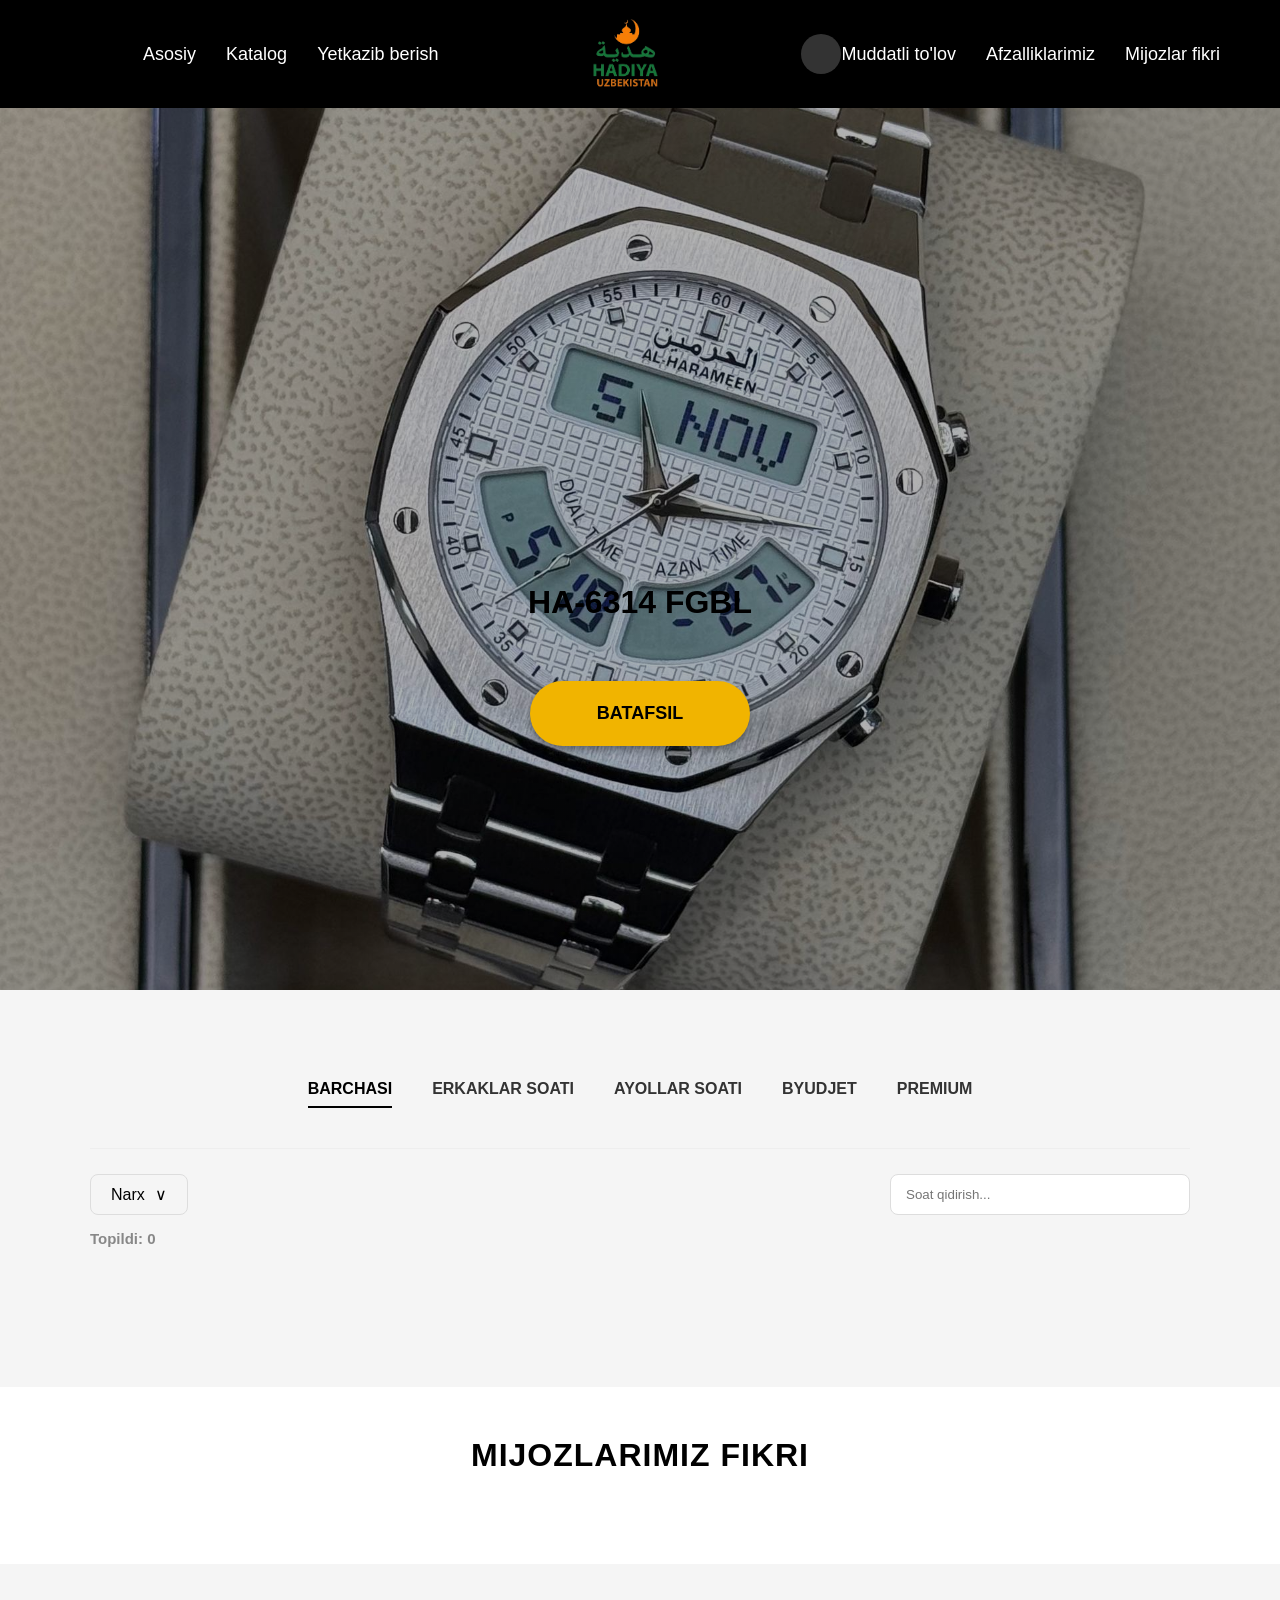
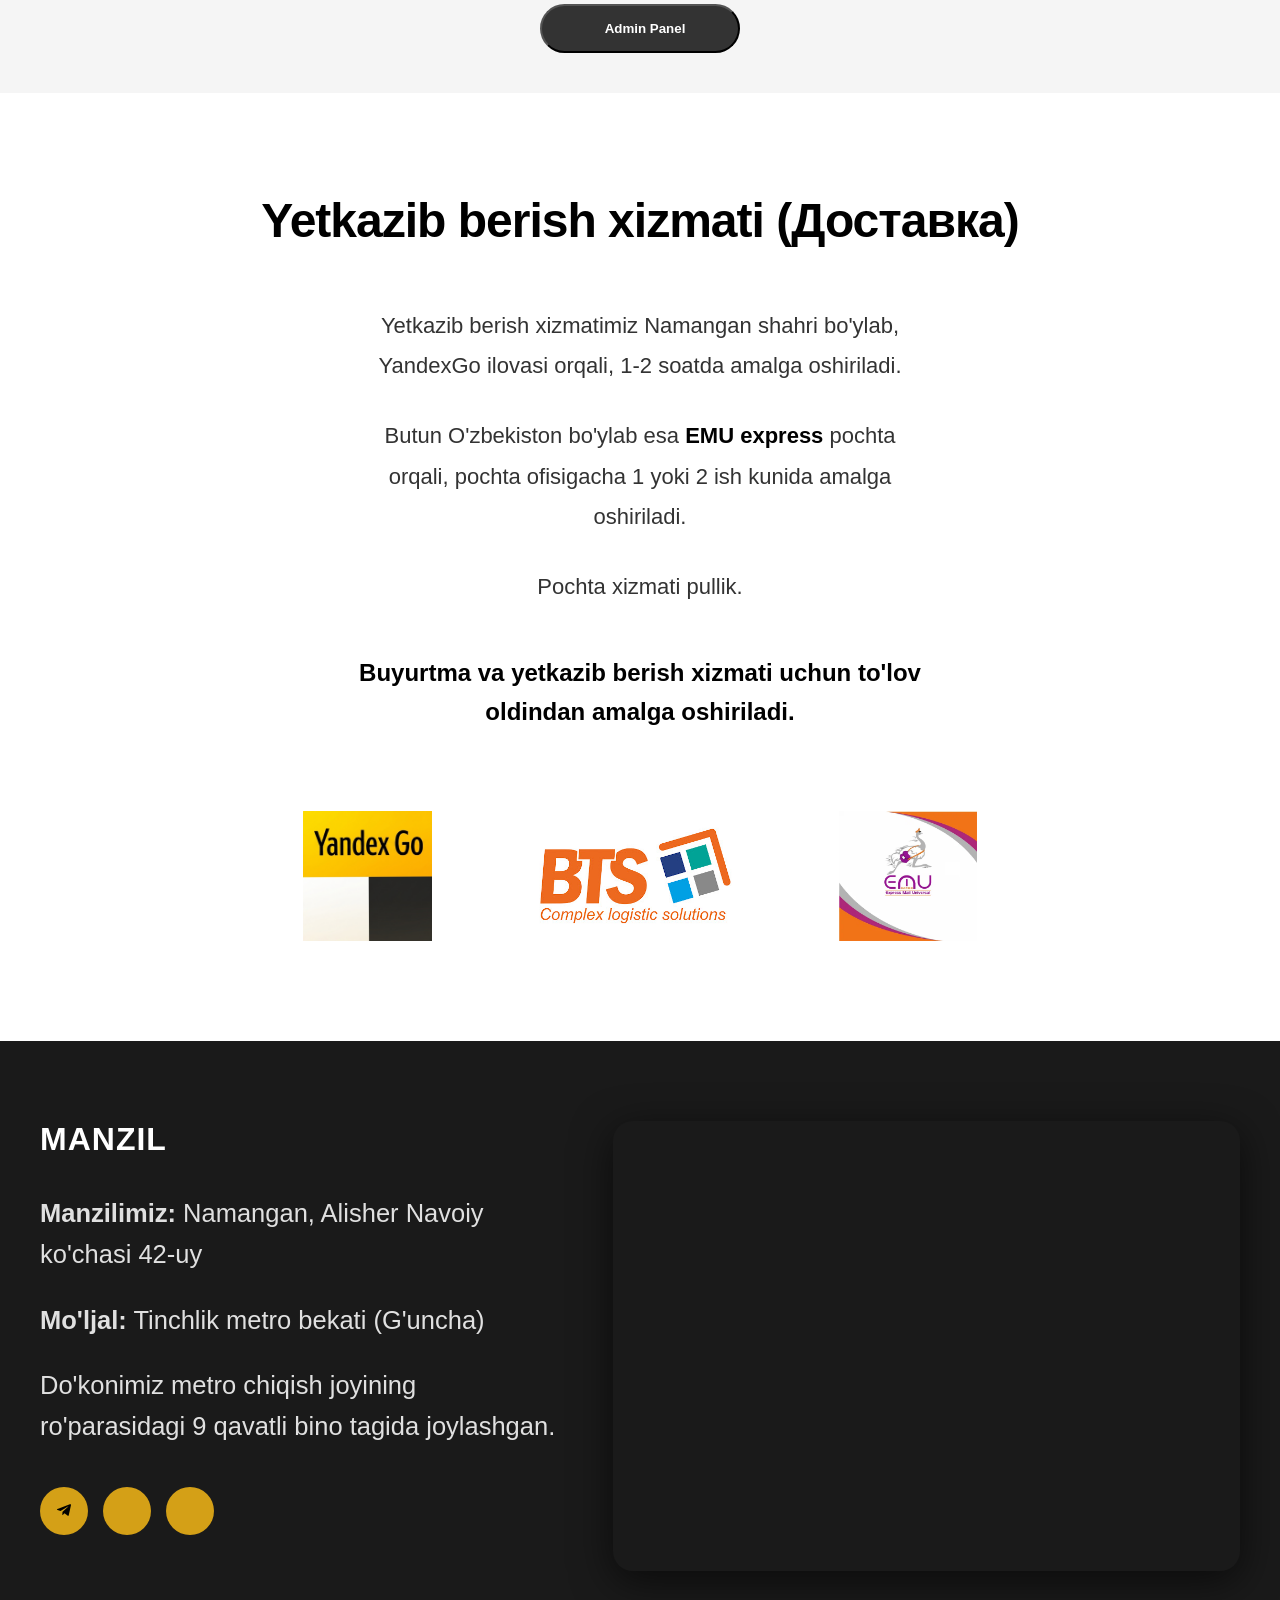
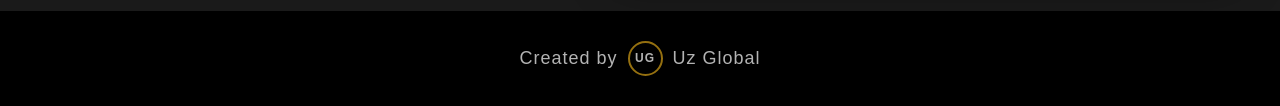
==== index.html @ 96aea85e "Update: Mobile search panel, burger menu and hero gallery fixed" ====
<!DOCTYPE html>
<html lang="uz">

<head>
    <meta charset="UTF-8">
    <meta name="viewport" content="width=device-width, initial-scale=1.0">
    <title>Al-Harameen Watches</title>
    <script src="https://telegram.org/js/telegram-web-app.js"></script>
    <link rel="stylesheet" href="style.css">
    <link rel="stylesheet" href="order-system/order.css">

    <link rel="stylesheet" href="order-system/order.css">
</head>

<body>

    <div class="navbar">
        <ul class="chap">
            <li><a href="#home">Asosiy</a></li>
            <li><a href="#price-container">Katalog</a></li>
            <li><a href="#delivery-section">Yetkazib berish</a></li>
        </ul>
        <img src="logo.jpg.png" alt="Logo" class="logo">

        <div class="nav-right-group">
            <div class="search-container" id="searchContainer">
                <input type="text" id="searchnavInput" class="searchnavinput" placeholder="Mahsulot qidirish..."
                    oninput="searchProducts()">
                <button class="search-btn" id="search-Btn" onclick="toggleSearch()">
                    <i class="fas fa-search"><ion-icon name="search"></ion-icon></i>
                </button>
            </div>

            <div class="burger-menu" onclick="toggleMobileMenu()">
                <ion-icon name="menu-outline"></ion-icon>
            </div>
        </div>

        <div id="mobileSidebar" class="mobile-sidebar">
            <div class="sidebar-header">
                <div class="close-btn" onclick="toggleMobileMenu()">
                    <ion-icon name="close-outline"></ion-icon>
                </div>
            </div>

            <ul class="sidebar-links">
                <li><a href="#hero-mobile" onclick="toggleMobileMenu()">Asosiy</a></li>
                <li><a href="#price-container" onclick="toggleMobileMenu()">Katalog</a></li>
                <li><a href="#delivery-section" onclick="toggleMobileMenu()">Yetkazib berish</a></li>
                <li><a href="#video-reviews-section" onclick="toggleMobileMenu()">Mijozlar Fikri</a></li>
                <li><a href="#footer-section" onclick="toggleMobileMenu()">Aloqa</a></li>
            </ul>

            <div class="sidebar-footer">
                <a href="admin/admin.html" class="admin-login-btn">
                    <ion-icon name="person-circle-outline"></ion-icon>
                    Admin Panel
                </a>
            </div>
        </div>

        <div id="overlay" class="menu-overlay" onclick="toggleMobileMenu()"></div>
        <ul class="ong">
            <li><a href="#">Muddatli to'lov</a></li>
            <li><a href="#">Afzalliklarimiz</a></li>
            <li><a href="#video-reviews-section">Mijozlar fikri</a></li>
        </ul>
    </div>

    <div class="homedesktop" id="homedesktop">
        <div class="hero-infodesktop">
            <h1 class="hometextdesktop">
                <a href="#" id="hero-namedesktop">HA-6314 FGBL</a>
            </h1>
            <p id="hero-pricedesktop" style="color: #FFD700; font-size: 24px; font-weight: bold;"></p>

            <button class="home-btndesktop" id="hero-detail-btndesktop">Batafsil</button>
        </div>
    </div>

    <section id="hero-mobile" class="hero-mobile">
    </section>

    <div class="product-section">
        <div class="product-filter">
            <a href="javascript:void(0)" class="filter-link active"
                onclick="filterByCategory('all', this, event)">Barchasi</a>
            <a href="javascript:void(0)" class="filter-link"
                onclick="filterByCategory('Erkaklar soati', this, event)">ERKAKLAR SOATI</a>
            <a href="javascript:void(0)" class="filter-link"
                onclick="filterByCategory('Ayollar soati', this, event)">AYOLLAR SOATI</a>
            <a href="javascript:void(0)" class="filter-link"
                onclick="filterByCategory('Byudjet', this, event)">BYUDJET</a>
            <a href="javascript:void(0)" class="filter-link"
                onclick="filterByCategory('Premium', this, event)">PREMIUM</a>
        </div>

        <div class="price-container" id="price-container">
            <div class="filter-left-group">
                <div class="filter-dropdown">
                    <button type="button" class="dropdown-btn" onclick="toggleDropdown(event)">
                        Narx <span class="arrow">∨</span>
                    </button>
                    <div id="priceDropdown" class="dropdown-content">
                        <input type="text" class="" id="minPrice" placeholder="349 000" oninput="formatInput(this)">
                        <span class="divider">—</span>
                        <input type="text" id="maxPrice" placeholder="1 595 000" oninput="formatInput(this)">
                        <button type="button" class="ok-btn" onclick="applyFilter()">OK</button>
                    </div>
                </div>
                <p class="found-text"> Topildi: <span id="found-count">0</span></p>
            </div>

            <div class="search-wrapper">
                <div class="mobile-search-icon" onclick="toggleSearchInput()">
                    <ion-icon name="search-circle-outline"></ion-icon>
                </div>
                <input type="text" id="searchInput" placeholder="Soat qidirish..." oninput="searchProducts(this.value)">
            </div>
        </div>
    </div>

    <div id="product-list" class="product-grid"></div>

    <div class="video-reviews-section" id="video-reviews-section">
        <h1
            style="text-align: center; color: #000; padding: 50px 0px; font-family: Arial, Helvetica; letter-spacing: 1px;">
            MIJOZLARIMIZ FIKRI
        </h1>
        <div id="video-grid" class="video-grid">
        </div>
    </div>

    <button class="main-btn" onclick="checkAdminAccess(event)">
        <ion-icon name="person-circle-outline"></ion-icon> Admin Panel
    </button>

    <div id="orderModal" class="order-modal">
        <div class="order-modal-content">
            <span class="order-close" onclick="closeOrderModal()">&times;</span>
            <div class="order-header">
                <img id="modalImg" src="" alt="Product">
                <div class="order-info">
                    <h3 id="modalName" style="margin:0; font-size: 16px;">Mahsulot nomi</h3>
                    <div class="order-qty-control">
                        <button onclick="updateQty(-1)">-</button>
                        <span id="orderQty" style="font-weight: bold;">1</span>
                        <button onclick="updateQty(1)">+</button>
                    </div>
                    <p id="modalPriceDisplay" style="color: #666; margin: 0;">0 UZS</p>
                </div>
            </div>
            <div class="order-form">
                <input type="text" id="custName" placeholder="Ism-sharfingiz">
                <input type="text" id="custPhone" value="+998 " maxlength="14">
                <input type="text" id="custTg" placeholder="Telegram (Masalan: @username)">
                <textarea id="custAddr" placeholder="Yetkazib berish manzili"></textarea>
                <div style="display: flex; justify-content: space-between; margin: 15px 0; font-weight: bold;">
                    <span>Jami summa:</span>
                    <span id="orderFinalPrice">0 UZS</span>
                </div>
                <button class="order-submit-btn" onclick="processOrder()">YUBORISH</button>
            </div>
        </div>
    </div>

    <div id="cartOverlay" class="cart-overlay" onclick="toggleCartPanel()"></div>
    <div id="cartPanel" class="cart-panel">
        <div class="cart-panel-header">
            <h3>Savatcha</h3>
            <span class="close-cart" onclick="toggleCartPanel()">&times;</span>
        </div>
        <div id="cartItemList" class="cart-items-container">
        </div>
        <div class="cart-panel-footer">
            <div class="total-row">
                <span>Jami summa:</span>
                <span id="cartPanelTotal">0 UZS</span>
            </div>
            <button class="checkout-btn" id="orderQtyWrapper" ni onclick="openOrderModalFromCart()">BUYURTMANI
                RASMIYLASHTIRISH</button>
        </div>
    </div>

    <div id="cartButton" class="floating-cart" onclick="toggleCartPanel()">
        <img src="https://cdn-icons-png.flaticon.com/512/1170/1170678.png" alt="Cart">
        <div id="cartBadge" class="cart-badge">0</div>
    </div>

    <section id="delivery-section" class="delivery-section">
        <div class="container">
            <h1 class="delivery-main-title">Yetkazib berish xizmati (Доставка)</h1>

            <div class="delivery-text-wrapper">
                <p>Yetkazib berish xizmatimiz Namangan shahri bo'ylab,</p>
                <p>YandexGo ilovasi orqali, 1-2 soatda amalga oshiriladi.</p>

                <p class="delivery-spacer">Butun O'zbekiston bo'ylab esa <strong>EMU express</strong> pochta</p>
                <p>orqali, pochta ofisigacha 1 yoki 2 ish kunida amalga</p>
                <p>oshiriladi.</p>

                <p class="delivery-spacer">Pochta xizmati pullik.</p>

                <p class="delivery-footer-text">
                    Buyurtma va yetkazib berish xizmati uchun to'lov <br>
                    oldindan amalga oshiriladi.
                </p>
            </div>

            <div class="delivery-footer-logos">
                <img src="yandex_logo .png" alt="Yandex">
                <img src="BTS_logo.jpg" alt="BTS">
                <img src="emu.jpg" alt="EMU">
            </div>
        </div>
    </section>

    <footer id="footer-section" class="footer-section">
        <div class="container footer-wrapper">
            <div class="footer-info">
                <h2 class="footer-title">MANZIL</h2>

                <div class="footer-details">
                    <p><strong>Manzilimiz:</strong> Namangan, Alisher Navoiy ko'chasi 42-uy</p>
                    <p><strong>Mo'ljal:</strong> Tinchlik metro bekati (G'uncha)</p>
                    <p>Do'konimiz metro chiqish joyining ro'parasidagi 9 qavatli bino tagida joylashgan.</p>
                </div>

                <div class="social-icons">
                    <a href="https://t.me/asrorbek_dev0" class="icon-link telegram">
                        <i class="fab fa-telegram-plane"><img src="telegram.png" alt=""></i>
                    </a>
                    <a href="https://www.instagram.com/asror.bek726" class="icon-link instagram">
                        <i class="fab fa-instagram"><ion-icon name="logo-instagram"></ion-icon></i>
                    </a>
                    <a href="tel:+998917691530" class="icon-link phone">
                        <i class="fas fa-phone-alt"><ion-icon name="call-outline"></ion-icon></i>
                    </a>
                </div>
            </div>

            <div class="footer-map">
                <iframe src="https://yandex.uz/map-widget/v1/?ll=69.219842%2C41.341451&z=16&pt=69.219842%2C41.341451"
                    width="100%" height="450" frameborder="0" allowfullscreen="true"
                    style="position:relative; border-radius: 20px;">
                </iframe>
            </div>
        </div>
    </footer>

    <div class="made-on-container">
        <a href="https://uzglobal2026.uz/" class="made-on-link">
            <span>Created by</span>
            <span class="t-letter">UG</span><span>Uz Global</span>
        </a>
    </div>

    <script src="https://cdn.jsdelivr.net/npm/@supabase/supabase-js@2"></script>
    <script src="script.js"></script>
    <script src="order-system/order.js"></script>

    <script type="module" src="https://unpkg.com/ionicons@7.1.0/dist/ionicons/ionicons.esm.js"></script>
    <script nomodule src="https://unpkg.com/ionicons@7.1.0/dist/ionicons/ionicons.js"></script>
</body>

</html>
---- style.css ----
/* --- ASOSIY SOZLAMALAR --- */

html,
body {
    max-width: 100%;
    overflow-x: hidden;
}

* {
    scroll-behavior: smooth;
    margin: 0;
    padding: 0;
    box-sizing: border-box;
}

body {
    font-family: 'Segoe UI', Arial, sans-serif;
    background-color: #f5f5f5;
    ;
    overflow-x: hidden;
}

/* --- NAVBAR (Navigatsiya) --- */
.navbar {
    background-color: black;
    color: white;
    position: fixed;
    top: 0;
    width: 100%;
    height: 12vh;
    z-index: 1000;
    display: flex;
    justify-content: center;
    align-items: center;
    padding: 0 50px;
}

.navbar ul {
    list-style: none;
    display: flex;
    gap: 30px;
}

.navbar .chap {
    justify-content: flex-end;
    flex: 1;
}

.navbar .ong {
    justify-content: flex-start;
    flex: 1;
}

.navbar img {
    height: 10vh;
    width: auto;
    margin: 0 130px;
}

.navbar ul li a {
    color: white;
    text-decoration: none;
    font-size: 18px;
    white-space: nowrap;
    transition: 0.3s;
    position: relative;
    padding-bottom: 5px;
}

.navbar ul li a:hover {
    color: #f1b400;
}

.navbar ul li a::after {
    content: '';
    position: absolute;
    width: 0;
    height: 2px;
    bottom: 0;
    left: 0;
    background-color: #f1b400;
    transition: 0.3s;
}

.navbar ul li a:hover::after {
    width: 100%;
}

/* --- HOME SECTION --- */
.homedesktop {
    height: 110vh;
    background: linear-gradient(rgba(0, 0, 0, 0.3), rgba(0, 0, 0, 0.3)), url('asosiy.jpg') center/cover no-repeat;
    display: flex;
    flex-direction: column;
    justify-content: center;
    align-items: center;
    text-align: center;
    padding-top: 400px;
}

.hometext {
    font-size: 45px;
    color: #FFD700;
    font-weight: bold;
    text-shadow: 2px 2px 5px rgba(0, 0, 0, 0.5);
}

.hometextdesktop a {
    color: inherit;
    text-decoration: none;
}

.homedesktop .home-btndesktop {
    width: 220px;
    height: 65px;
    background-color: #f1b400;
    color: black;
    font-size: 18px;
    font-weight: 700;
    border: none;
    border-radius: 50px;
    padding: 12px 40px;
    cursor: pointer;
    text-transform: uppercase;
    display: block;
    margin: 60px auto;
    box-shadow: 0 4px 6px rgba(0, 0, 0, 0.3);
    transition: 0.3s ease;
}

.homedesktop .home-btndesktop:hover {
    background-color: #ffc400;
    transform: scale(1.05);
}

/* --- PRODUCT SECTION (Kategoriyalar va Filtr) --- */
.product-section {
    padding: 40px 50px;
    max-width: 1200px;
    margin: 50px auto;
}

.product-filter {
    display: flex;
    justify-content: center;
    gap: 40px;
    margin-bottom: 40px;
    flex-wrap: wrap;
}

.filter-link {
    text-decoration: none;
    color: #333;
    font-size: 16px;
    font-weight: 700;
    text-transform: uppercase;
    transition: 0.3s;
    border-bottom: 2px solid transparent;
    padding-bottom: 8px;
    cursor: pointer;
    border: none;
    background: none;
    font-family: inherit;
    /* Shriftlar bir xil bo'lishi uchun */
    display: inline-block;

}

.filter-link:hover,
.filter-link.active {
    color: #000;
    border-bottom: 2px solid #000;
}

/* --- TO'G'RILANGAN: NARX VA QIDIRUV JOYLASHUVI --- */
.price-container {
    display: flex;
    justify-content: space-between;
    /* Ikki tomonga surish */
    align-items: flex-start;
    border-top: 1px solid #eee;
    padding-top: 25px;
}

.filter-left-group {
    display: flex;
    flex-direction: column;
    /* Narx tepada, Найдено pastda */
    gap: 15px;
}

.found-text {
    color: #888;
    font-size: 15px;
    font-weight: 600;
    margin: 0;
}

/* --- DROPDOWN VA SEARCH --- */
.filter-dropdown {
    position: relative;
}

.dropdown-btn {
    background: none;
    border: 1px solid #ddd;
    padding: 10px 20px;
    border-radius: 8px;
    font-size: 16px;
    cursor: pointer;
    display: flex;
    align-items: center;
    gap: 10px;
}

.dropdown-content {
    display: none;
    position: absolute;
    top: 100%;
    left: 0;
    background: white;
    padding: 15px;
    border: 1px solid #eee;
    box-shadow: 0 5px 15px rgba(0, 0, 0, 0.1);
    z-index: 100;
    border-radius: 8px;
    margin-top: 10px;
}

.dropdown-content.show {
    display: flex;
    align-items: center;
    gap: 10px;
}

.search-wrapper input {
    padding: 12px 15px;
    border: 1px solid #ddd;
    border-radius: 8px;
    width: 300px;
    outline: none;
    transition: 0.3s;
}

.search-wrapper input:focus {
    border-color: #f1b400;
}

/* --- PRODUCT GRID --- */
.product-grid {
    display: grid;
    grid-template-columns: repeat(auto-fill, minmax(300px, 1fr));
    gap: 40px;
    max-width: 1300px;
    margin: 0 auto;
    padding: 0 50px 50px;
}

.product-card {
    display: flex;
    flex-direction: column;
    transition: 0.3s;
}

.product-image {
    width: 100%;
    height: 400px;
    background-color: #f9f9f9;
    border-radius: 20px;
    overflow: hidden;
}

.product-image img {
    width: 100%;
    height: 100%;
    object-fit: cover;
    transition: 0.4s;
}

.product-image:hover img {
    transform: scale(1.08);
}

.product-info {
    padding: 15px 5px;
}

.product-name {
    font-size: 19px;
    font-weight: 700;
    margin-bottom: 5px;
    min-height: 50px;
    /* Barcha nomlar uchun bir xil joy ajratadi */
    display: -webkit-box;
    -webkit-line-clamp: 2;
    /* Ism 2 qatordan oshsa, "..." qo'yadi */
    -webkit-box-orient: vertical;
    overflow: hidden;
}

.product-price {
    font-size: 17px;
    color: #555;
    font-weight: 600;
    margin-bottom: 15px;
}

.product-buttons {
    display: flex;
    gap: 10px;
}

.btn-more,
.btn-order {
    flex: 1;
    padding: 12px;
    border-radius: 10px;
    font-weight: bold;
    cursor: pointer;
    border: none;
    transition: 0.3s;
}

.btn-more {
    background: #000;
    color: #fff;
}

.btn-order {
    background: #f2f2f2;
    color: #000;
    border: 1px solid #ddd;
}

.btn-order:hover {
    background: #e6e6e6;
}

/* you tube video qismi uchun alohida bo'lim*/
.video-reviews-section {
    background-color: white;
}

/* --- TO'G'RILANGAN: VIDEO GRID (1 QATORDA 2 TA) --- */
.video-grid {
    background: white;
    display: grid;
    grid-template-columns: 1fr 1fr;
    /* 1 qatorda 2 ta */
    gap: 30px;
    max-width: 1200px;
    margin: 0 auto;
    padding: 20px 50px;
}

.video-card iframe {
    width: 100%;
    aspect-ratio: 16 / 9;
    border-radius: 15px;
    border: 1px solid #f1b400;
    box-shadow: 0 5px 15px rgba(0, 0, 0, 0.1);
}

/* --- SAVATCHA PANELI --- */
.cart-overlay {
    position: fixed;
    top: 0;
    left: 0;
    width: 100%;
    height: 100%;
    background: rgba(0, 0, 0, 0.5);
    z-index: 2000;
    display: none;
}

.cart-overlay.active {
    display: block;
}

.cart-panel {
    position: fixed;
    top: 0;
    right: -400px;
    width: 380px;
    height: 100%;
    background: white;
    z-index: 2001;
    box-shadow: -5px 0 20px rgba(0, 0, 0, 0.1);
    transition: 0.4s cubic-bezier(0.165, 0.84, 0.44, 1);
    display: flex;
    flex-direction: column;
}

.cart-panel.open {
    right: 0;
}

.cart-panel-header {
    padding: 25px;
    border-bottom: 1px solid #eee;
    display: flex;
    justify-content: space-between;
    align-items: center;
}

.cart-panel-header h3 {
    font-size: 20px;
    font-weight: 800;
}

.close-cart {
    font-size: 35px;
    cursor: pointer;
    color: #ccc;
    transition: 0.3s;
}

.close-cart:hover {
    color: #000;
}

.cart-items-container {
    flex: 1;
    overflow-y: auto;
    padding: 20px;
}

.cart-panel-footer {
    padding: 25px;
    border-top: 1px solid #eee;
}

.total-row {
    display: flex;
    justify-content: space-between;
    font-weight: 800;
    font-size: 19px;
    margin-bottom: 20px;
}

.checkout-btn {
    width: 100%;
    padding: 18px;
    background: black;
    color: white;
    border: none;
    border-radius: 12px;
    font-weight: bold;
    font-size: 16px;
    cursor: pointer;
    transition: 0.3s;
}

.checkout-btn:hover {
    background: #333;
    transform: translateY(-2px);
}

/* --- FLOATING CART BUTTON --- */
.floating-cart {
    position: fixed;
    bottom: 30px;
    right: 30px;
    width: 65px;
    height: 65px;
    background-color: #f1b400;
    border-radius: 50%;
    display: flex;
    justify-content: center;
    align-items: center;
    cursor: pointer;
    z-index: 1500;
    box-shadow: 0 10px 20px rgba(0, 0, 0, 0.2);
    transition: 0.3s;
}

.floating-cart:hover {
    transform: scale(1.1);
}

.floating-cart img {
    width: 30px;
    filter: contrast(0);
}

.cart-badge {
    position: absolute;
    top: 0;
    right: 0;
    background: red;
    color: white;
    font-size: 12px;
    width: 22px;
    height: 22px;
    border-radius: 50%;
    display: flex;
    justify-content: center;
    align-items: center;
    font-weight: bold;
    border: 2px solid #f1b400;
}

.main-btn {
    width: 200px;
    margin: 40px auto;
    display: flex;
    align-items: center;
    justify-content: center;
    gap: 10px;
    background-color: #333;
    color: white;
    text-decoration: none;
    padding: 15px;
    border-radius: 50px;
    font-weight: 600;
    transition: 0.3s;
}

.main-btn:active {
    border: none;
    background-color: #ffa600;
}

/* --- TO'G'RILANGAN: SAVATCHADAGI KATAROQ TUGMALAR --- */
.order-qty-control {
    display: flex;
    align-items: center;
    gap: 15px;
    margin: 10px 0;
}

.order-qty-control button {
    width: 40px;
    /* Kattaroq qildim */
    height: 40px;
    border-radius: 10px;
    border: none;
    background: #f1b400;
    color: black;
    font-size: 22px;
    font-weight: bold;
    cursor: pointer;
    display: flex;
    align-items: center;
    justify-content: center;
    transition: 0.2s;
}

.order-qty-control button:hover {
    background: #000;
    color: #f1b400;
}

.cart-item {
    background: #fdfdfd;
    padding: 15px;
    border-radius: 12px;
    border: 1px solid #f5f5f5;
    margin-bottom: 10px;
}

.delivery-section {
    padding: 100px 20px;
    background-color: #fff;
    text-align: center;
    font-family: 'Arial', sans-serif;
}

.delivery-main-title {
    font-size: 48px;
    /* Katta va salmoqli sarlavha */
    font-weight: 700;
    margin-bottom: 60px;
    letter-spacing: -1px;
}

.delivery-text-wrapper {
    max-width: 900px;
    margin: 0 auto;
}

.delivery-text-wrapper p {
    font-size: 22px;
    /* Matnlar ham yirikroq */
    line-height: 1.6;
    margin: 5px 0;
    color: #333;
}

/* Bloklar orasidagi masofa */
.delivery-spacer {
    margin-top: 35px !important;
}

.delivery-text-wrapper strong {
    font-weight: 800;
    color: #000;
}

.delivery-footer-text {
    margin-top: 50px !important;
    font-size: 24px !important;
    font-weight: 700;
    color: #000 !important;
}

/* Logotiplar */
/* --- LOGOTIPLARNI KATTALASHTIRISH (YANGI KOD) --- */
.delivery-footer-logos {
    margin-top: 80px;
    /* Matndan bir oz pastroq tushiramiz */
    display: flex;
    justify-content: center;
    align-items: center;
    gap: 70px;
    /* Logolar orasidagi masofa ham kengroq */
    flex-wrap: wrap;
    /* Mobil ekranda chiroyli tushishi uchun */
}

.delivery-footer-logos img {
    height: 130px;
    width: auto;
    /* Kengligi proporsional saqlanadi */

    object-fit: contain;
    transition: transform 0.3s ease-out, filter 0.3s ease;
}

/* --- FOOTER ASOSIY QISMI --- */
.footer-section {
    background-color: #1a1a1a;
    color: #fff;
    padding: 80px 20px 40px 20px;
    font-family: sans-serif;
}

.footer-wrapper {
    max-width: 1200px;
    margin: 0 auto;
    display: flex;
    justify-content: space-between;
    align-items: flex-start;
    gap: 50px;
}

/* Chap tomon matnlari */
.footer-info {
    flex: 1;
}

.footer-title {
    font-size: 32px;
    font-weight: 800;
    margin-bottom: 35px;
    letter-spacing: 1px;
}

.footer-details p {
    font-size: 25.5px;
    line-height: 1.6;
    margin-bottom: 25px;
    color: #e0e0e0;
}

/* Ijtimoiy tarmoq ikonkalari */
.social-icons {
    display: flex;
    gap: 15px;
    margin-top: 40px;
}

.icon-link {
    width: 48px;
    height: 48px;
    background-color: #d4a017;
    color: #000;
    display: flex;
    justify-content: center;
    align-items: center;
    border-radius: 50%;
    text-decoration: none;
    font-size: 22px;
    transition: all 0.3s ease;
}

.icon-link:hover {
    background-color: #fff;
    transform: translateY(-5px);
}

/* Xarita qismi */
.footer-map {
    flex: 1.2;
    border-radius: 20px;
    overflow: hidden;
    box-shadow: 0 10px 40px rgba(0, 0, 0, 0.6);
}

.footer-map iframe {
    display: block;
    width: 100%;
}

/* --- UZ GLOBAL (PASTKI QISM) --- */
.made-on-container {
    max-width: 100%;
    margin: 0px auto 0;
    padding: 30px 0px;
    background: #000;
    /* O'sha videodagi nozik chiziq */
    text-align: center;
}

.made-on-link {
    display: flex;
    justify-content: center;
    align-items: center;
    gap: 10px;
    text-decoration: none;
    color: #fff;
    font-size: 18px;
    letter-spacing: 1px;
    opacity: 0.7;
    transition: 0.3s ease-out;
}

.made-on-link:hover {
    transform: scaleX (1.1);
    opacity: 1;
}

/* Uz Global uchun maxsus logotip doirasi */
.t-letter {
    display: flex;
    justify-content: center;
    align-items: center;
    width: 35px;
    height: 35px;
    border: 2px solid #d4a017;
    /* Oltin rangli doira */
    border-radius: 50%;
    font-weight: 900;
    font-size: 12px;
    color: white;
}

.burger-menu {
    display: none;
}

.hero-mobile {
    display: none;
}

.mobile-search-icon {
    display: none;
}

/* --- MOBIL MOSLASHUV (768px gacha) --- */
@media (max-width: 768px) {

    /* Navbar: Blur va Scrollni tuzatish */
    .navbar {
        justify-content: space-between;
        padding: 0 15px;
        height: 30px;
        background-color: rgba(0, 0, 0, 0.85);
        /* Biroz shaffof qora */
        backdrop-filter: blur(10px);
        /* Xiralashish (blur) effekti */
        backdrop-filter: blur(1px);
        overflow: hidden;
        /* Scroll chiqib ketishini oldini oladi */
    }

    .navbar {
        justify-content: space-between;
        /* Logo chapga, Menu o'ngga */
        padding: 0 20px;
        height: 7vh;
    }

    .navbar ul {
        display: none;
    }

    .navbar img {
        margin: 0;
        height: 6.5vh;
        width: 65px;
    }

    .burger-menu {
        display: block;
        font-size: 30px;
        color: white;
        cursor: pointer;
    }

}

.nav-right-group {
    display: flex;
    align-items: center;
    gap: 15px;
    /* Burger va Search orasidagi masofa */
}

.search-container {
    display: flex;
    align-items: center;
    justify-content: flex-end;
    /* Ichidagilarni o'ngga taqaydi */
    background: #333;
    border-radius: 25px;
    height: 40px;
    width: 40px;
    /* Dastlab yopiq holat */
    transition: all 0.4s cubic-bezier(0.4, 0, 0.2, 1);
    overflow: hidden;
}

/* Faollashganda chapga qarab yoyiladi */
.search-container.active {
    width: 200px;
    /* Burgerga tegmaydigan darajada kenglik */
    background: #444;
}

#searchnavInput {
    width: 0;
    border: none;
    background: none;
    outline: none;
    color: white;
    font-size: 14px;
    transition: width 0.4s;
    padding: 0;
}

.search-container.active #searchnavInput {
    width: 100%;
    padding: 0 10px;
}

.search-btn {
    background: none;
    border: none;
    color: #ffa600;
    /* Skrinshotdagi orange rang */
    font-size: 18px;
    cursor: pointer;
    min-width: 40px;
    /* Tugma joyi o'zgarmasligi uchun */
    display: flex;
    align-items: center;
    justify-content: center;
}

.burger-menu {
    color: white;
    font-size: 24px;
    cursor: pointer;
    flex-shrink: 0;
    /* Burger qisqarib ketmasligi shart */
}

@media (max-width: 768px) {
    .homedesktop {
        display: none;
    }
}

/* Faqat Mobile uchun stillar */
@media (max-width: 768px) {
    .desktop-only {
        display: none;
    }

    .hero-mobile {
        display: block;
        width: 100%;
        height: 50%;
    }

    .home {
        height: 75vh;
        padding-top: 400px;
        /* Soat rasmi uzunroq ko'rinishi uchun */
        display: flex;
        flex-direction: column;
        align-items: center;
        text-align: center;
    }

    .hometext {
        color: #ffa600;
        font-size: 26px;
        padding: 50px 20px 0px 20px;
        font-weight: 600;
        letter-spacing: 2px;
        text-shadow: 1px 1px 1px rgb(0, 0, 0);
    }

    .home-btn {
        letter-spacing: 1px;
        width: 130px;
        height: 55px;
        background-color: #ffa600;
        color: white;
        font-size: 13px;
        margin-top: 30px;
        font-weight: 700;
        border: none;
        border-radius: 50px;
        cursor: pointer;
    }

    .home-btn a {
        color: white;
        text-decoration: none;
    }
}

@media (max-width: 768px) {

    /* Katalog linklari */
    .product-filter {
        gap: 10px;
        padding: 0 10px;
    }

    .filter-link {
        font-size: 11px;
        /* 4 tasi sig'adigan darajada kichik */
        padding-bottom: 5px;
    }

    /* 1. PRICE CONTAINER: Butun ekran enini egallaydi */
    .price-container {
        width: 100% !important;
        /* 50% ni 100% ga o'zgartirdik */
        display: flex;
        justify-content: space-between;
        /* Narx chapda, Search o'ngda */
        align-items: center;
        padding: 10px 15px;
        position: relative;
        /* Ichidagi dropdownlar uchun tayanch */
        border: none;
    }

    /* Narx tugmasi: Chap tomonga tekislash */
    .filter-left-group {
        display: flex;
        flex-direction: column;
        /* "Найдено" pastga tushishi uchun */
        align-items: flex-start;
    }

    .dropdown-btn {
        border: none;
        background: none;
        padding: 0;
        font-weight: 600;
        font-size: 16px;
        color: #000;
        cursor: pointer;
    }

    /* 2. DROPDOWN (Narx ochilganda) */
    .dropdown-content {
        top: 55px;
        margin-left: -30px;
        display: none;
    }

    .dropdown-content input {
        width: 120px;
        padding: 10px;
        border: 1px solid;
        border-radius: 8px;
    }

    /* 3. SEARCH WRAPPER: O'ng tomonga qisish */
    .search-wrapper {
        position: relative;
        display: flex;
        align-items: center;
        justify-content: flex-end;
    }

    .mobile-search-icon {
        cursor: pointer;
        display: flex;
        align-items: center;
    }

    .mobile-search-icon ion-icon {
        margin-right: -15px;
        margin-top: -35px;
        font-size: 35px;
        /* Ikonka kattaligi */
        color: #333;
    }

    #searchInput {
        display: none;
        /* Boshida yashirin */
        position: absolute;
        top: 50px;
        /* Ikonkadan pastroqda chiqishi uchun */
        right: 0;
        width: 280px;
        /* Mobil ekran uchun qulay kenglik */
        background: white;
        padding: 12px 15px;
        border: 2px solid #ffa600;
        border-radius: 10px;
        z-index: 1001;
        box-shadow: 0 10px 20px rgba(0, 0, 0, 0.15);
        color: black;
    }

    /* Klas qo'shilganda ko'rsatish */
    #searchInput.show-search {
        display: block !important;
    }

    /* 4. FOUND TEXT: Eng ostida turadi */
    .found-text {
        font-size: 13px;
        color: #666;
        margin-top: 5px;
        margin-left: 0;
    }
}

@media (max-width: 768px) {

    /* 3. PRODUCT GRID: 1 qatorda ANIQ 2 ta mahsulot */
    .product-grid {
        display: grid !important;
        grid-template-columns: 1fr 1fr !important;
        /* 1 qatorda 2 ta teng ustun */
        gap: 15px !important;
        /* Soatlar orasidagi masofa */
        padding: 0 10px 30px !important;
    }

    /* Rasm kvadrat shaklida qoladi */
    .product-image {
        height: auto;
        aspect-ratio: 1 / 1;
        /* Kvadrat */
        border-radius: 15px;
    }

    /* Ismlar juda katta bo'lib ketmasligi uchun */
    .product-name {
        font-size: 13px;
        line-height: 1.2;
        margin-top: 10px;
    }

    .product-buttons {
        flex-direction: flex;
        flex-direction: column;
        gap: 10px;
        align-items: stretch;
    }

    .btn-more {
        height: 45px !important;
        /* Biroz kattaroq */
        font-size: 14px;
    }

    .btn-order {
        height: 70px !important;
        /* Batafsildan 1.5 baravar baland */
        background-color: #f2f2f2;
    }
}

@media (max-width: 768px) {
    .video-grid {
        grid-template-columns: 1fr;
        /* 1 ta ustun */
        padding: 20px;
    }

    .footer-wrapper {
        flex-direction: column;
        /* Tepada matn, pastda karta */
        align-items: center;
        text-align: center;
        gap: 30px;
    }

    .footer-title {
        font-family: sans-serif;
        font-size: 24px;
    }

    .footer-details p {
        justify-content: start;
        font-size: 20px;
    }

    .social-icons {
        justify-content: start;
    }

    .footer-map {
        width: 100%;
        height: 300px;
    }

    /* Savatcha paneli mobilga moslashishi */
    .cart-panel {
        width: 100%;
        right: -100%;
    }
}

.mobile-sidebar {
    display: none;
}

@media (max-width: 768px) {

    /* Menyu paneli */
    .mobile-sidebar {
        color: #333;
        position: fixed;
        top: 0;
        left: -75%;
        /* Boshida ekrandan tashqarida (o'ngda) turadi */
        right: auto;
        width: 75%;
        /* Sen aytgan 75% width */
        height: 100vh;
        /* 100% height */
        background-color: #ffffff;
        z-index: 2000;
        transition: 0.4s cubic-bezier(0.4, 0, 0.2, 1);
        /* Silliq chiqib kelish */
        display: flex;
        flex-direction: column;
        padding: 20px;
        box-shadow: 5px 0 15px rgba(0, 0, 0, 0.1);
        ;
    }

    /* Menyu ochilgandagi holat */
    .mobile-sidebar.active {
        left: 0;
    }

    /* Yopish tugmasi */
    .close-btn {
        font-size: 35px;
        display: flex;
        justify-content: flex-end;
        cursor: pointer;
        color: #333;
        margin-bottom: 30px;
    }

    /* Linklar ro'yxati */
    .sidebar-links {
        color: #1a1a1a !important;
        list-style: none;
        padding: 0;
    }

    .sidebar-links li {
        color: #1a1a1a !important;
        margin-bottom: 25px;
        border-bottom: 1px solid #eee;
        padding-bottom: 10px;
    }

    .sidebar-links li a {
        text-decoration: none;
        color: #1a1a1a !important;
        font-size: 18px;
        font-weight: 500;
        display: block;
    }

    /* Admin Tugmasi (Pastki qismda) */
    .sidebar-footer {
        margin-top: auto;
        /* Eng pastga suradi */
        padding-bottom: 30px;
    }

    .admin-login-btn {
        display: flex;
        align-items: center;
        justify-content: center;
        gap: 10px;
        background-color: #333;
        color: white;
        text-decoration: none;
        padding: 15px;
        border-radius: 10px;
        font-weight: 600;
        transition: 0.3s;
    }

    .admin-login-btn:active {
        background-color: #ffa600;
    }

    /* Orqa fonni qoraytirish (Overlay) */
    .menu-overlay {
        position: fixed;
        top: 0;
        left: 0;
        width: 100%;
        height: 100%;
        background: rgba(0, 0, 0, 0.5);
        display: none;
        /* Boshida ko'rinmaydi */
        z-index: 1999;
        backdrop-filter: blur(3px);
    }

    .menu-overlay.active {
        display: block;
    }

    @media (max-width: 768px) {

        /* 1. Desktop menyularini yashirish (chunki ular sidebar ichida bor) */
        .navbar .chap,
        .navbar .ong {
            display: none !important;
        }

        /* 2. Burger menyu tugmasini ko'rsatish */
        .burger-menu {
            display: block !important;
            cursor: pointer;
        }

        /* 3. Sidebar ichidagi linklar uchun qat'iy ranglar */
        .sidebar-links {
            display: block !important;
            /* Yashirin bo'lsa ochadi */
            opacity: 1 !important;
            visibility: visible !important;
        }

        .sidebar-links li a {
            color: #1a1a1a !important;
            /* To'q qora rang */
            font-size: 18px !important;
            display: block !important;
            padding: 10px 0 !important;
        }

        /* 4. Sidebar Header (Yopish tugmasi ko'rinishi uchun) */
        .sidebar-header {
            width: 100%;
            display: flex;
            justify-content: flex-end;
        }

        .close-btn ion-icon {
            color: #333 !important;
            font-size: 35px;
        }
    }

}

/* Mobil versiya uchun (768px dan kichik ekranlarda) */
@media (max-width: 768px) {
    .main-btn {
        display: none !important;
    }
}
---- order-system/order.css ----
/* Modal asosi */
.order-modal {
    display: none;
    position: fixed;
    z-index: 9999;
    left: 0;
    top: 0;
    width: 100%;
    height: 100%;
    background: rgba(0, 0, 0, 0.6);
    backdrop-filter: blur(5px);
}

.order-modal-content {
    background: #fff;
    width: 92%;
    max-width: 420px;
    /* Videodagi ixcham kenglik */
    margin: 40px auto;
    border-radius: 24px;
    padding: 24px;
    position: relative;
    box-shadow: 0 20px 40px rgba(0, 0, 0, 0.2);
    animation: slideUp 0.3s ease-out;
}

@keyframes slideUp {
    from {
        transform: translateY(30px);
        opacity: 0;
    }

    to {
        transform: translateY(0);
        opacity: 1;
    }
}

.order-close {
    position: absolute;
    right: 20px;
    top: 15px;
    font-size: 28px;
    cursor: pointer;
    color: #333;
}

/* Mahsulot qismi */
.order-header {
    display: flex;
    gap: 15px;
    padding-bottom: 15px;
    border-bottom: 1px solid #f0f0f0;
}

#modalImg {
    width: 80px;
    height: 80px;
    object-fit: cover;
    border-radius: 12px;
}

.order-qty-control {
    display: flex;
    align-items: center;
    gap: 12px;
    margin: 10px 0;
}

.order-qty-control button {
    width: 30px;
    height: 30px;
    border-radius: 50%;
    border: 1px solid #ddd;
    background: #fff;
    cursor: pointer;
}

/* Forma elementlari */
.order-form input,
.order-form textarea {
    width: 100%;
    height: 48px;
    /* Videodagi standart balandlik */
    padding: 12px 16px;
    margin: 8px 0;
    border: 1px solid #eee;
    border-radius: 12px;
    background: #f9f9f9;
    font-size: 14px;
    outline: none;
}

.order-form textarea {
    height: 80px;
    resize: none;
}

.order-submit-btn {
    width: 100%;
    height: 54px;
    background: #000;
    color: #fff;
    border: none;
    border-radius: 14px;
    font-weight: bold;
    font-size: 16px;
    cursor: pointer;
    margin-top: 10px;
}

/* Suzuvchi savatcha tugmasi */
.floating-cart {
    position: fixed;
    bottom: 30px; /* Pastdan masofa */
    right: 30px;  /* O'ngdan masofa */
    width: 60px;
    height: 60px;
    background: #e6b000; /* Oltin rang */
    border-radius: 50%;
    display: flex;
    align-items: center;
    justify-content: center;
    box-shadow: 0 10px 25px rgba(0,0,0,0.2);
    cursor: pointer;
    z-index: 9999;
    transition: all 0.3s cubic-bezier(0.175, 0.885, 0.32, 1.275);
    transform: scale(0); /* Dastlab ko'rinmaydi */
    opacity: 0;
}

/* Savatchada mahsulot bo'lganda ko'rinishi */
.floating-cart.visible {
    transform: scale(1);
    opacity: 1;
}

.floating-cart:hover {
    transform: scale(1.1);
    box-shadow: 0 15px 30px rgba(0,0,0,0.3);
}

/* Savatcha belgisi */
.floating-cart img {
    width: 28px;
    height: 28px;
    filter: invert(1); /* Qora belgini oq qilish */
}

/* Savatcha ustidagi raqam (Badge) */
.cart-badge {
    position: absolute;
    top: -5px;
    right: -5px;
    background: #000;
    color: #fff;
    width: 22px;
    height: 22px;
    border-radius: 50%;
    display: flex;
    align-items: center;
    justify-content: center;
    font-size: 12px;
    font-weight: bold;
    border: 2px solid #e6b000;
}
---- order-system/order.css ----
/* Modal asosi */
.order-modal {
    display: none;
    position: fixed;
    z-index: 9999;
    left: 0;
    top: 0;
    width: 100%;
    height: 100%;
    background: rgba(0, 0, 0, 0.6);
    backdrop-filter: blur(5px);
}

.order-modal-content {
    background: #fff;
    width: 92%;
    max-width: 420px;
    /* Videodagi ixcham kenglik */
    margin: 40px auto;
    border-radius: 24px;
    padding: 24px;
    position: relative;
    box-shadow: 0 20px 40px rgba(0, 0, 0, 0.2);
    animation: slideUp 0.3s ease-out;
}

@keyframes slideUp {
    from {
        transform: translateY(30px);
        opacity: 0;
    }

    to {
        transform: translateY(0);
        opacity: 1;
    }
}

.order-close {
    position: absolute;
    right: 20px;
    top: 15px;
    font-size: 28px;
    cursor: pointer;
    color: #333;
}

/* Mahsulot qismi */
.order-header {
    display: flex;
    gap: 15px;
    padding-bottom: 15px;
    border-bottom: 1px solid #f0f0f0;
}

#modalImg {
    width: 80px;
    height: 80px;
    object-fit: cover;
    border-radius: 12px;
}

.order-qty-control {
    display: flex;
    align-items: center;
    gap: 12px;
    margin: 10px 0;
}

.order-qty-control button {
    width: 30px;
    height: 30px;
    border-radius: 50%;
    border: 1px solid #ddd;
    background: #fff;
    cursor: pointer;
}

/* Forma elementlari */
.order-form input,
.order-form textarea {
    width: 100%;
    height: 48px;
    /* Videodagi standart balandlik */
    padding: 12px 16px;
    margin: 8px 0;
    border: 1px solid #eee;
    border-radius: 12px;
    background: #f9f9f9;
    font-size: 14px;
    outline: none;
}

.order-form textarea {
    height: 80px;
    resize: none;
}

.order-submit-btn {
    width: 100%;
    height: 54px;
    background: #000;
    color: #fff;
    border: none;
    border-radius: 14px;
    font-weight: bold;
    font-size: 16px;
    cursor: pointer;
    margin-top: 10px;
}

/* Suzuvchi savatcha tugmasi */
.floating-cart {
    position: fixed;
    bottom: 30px; /* Pastdan masofa */
    right: 30px;  /* O'ngdan masofa */
    width: 60px;
    height: 60px;
    background: #e6b000; /* Oltin rang */
    border-radius: 50%;
    display: flex;
    align-items: center;
    justify-content: center;
    box-shadow: 0 10px 25px rgba(0,0,0,0.2);
    cursor: pointer;
    z-index: 9999;
    transition: all 0.3s cubic-bezier(0.175, 0.885, 0.32, 1.275);
    transform: scale(0); /* Dastlab ko'rinmaydi */
    opacity: 0;
}

/* Savatchada mahsulot bo'lganda ko'rinishi */
.floating-cart.visible {
    transform: scale(1);
    opacity: 1;
}

.floating-cart:hover {
    transform: scale(1.1);
    box-shadow: 0 15px 30px rgba(0,0,0,0.3);
}

/* Savatcha belgisi */
.floating-cart img {
    width: 28px;
    height: 28px;
    filter: invert(1); /* Qora belgini oq qilish */
}

/* Savatcha ustidagi raqam (Badge) */
.cart-badge {
    position: absolute;
    top: -5px;
    right: -5px;
    background: #000;
    color: #fff;
    width: 22px;
    height: 22px;
    border-radius: 50%;
    display: flex;
    align-items: center;
    justify-content: center;
    font-size: 12px;
    font-weight: bold;
    border: 2px solid #e6b000;
}
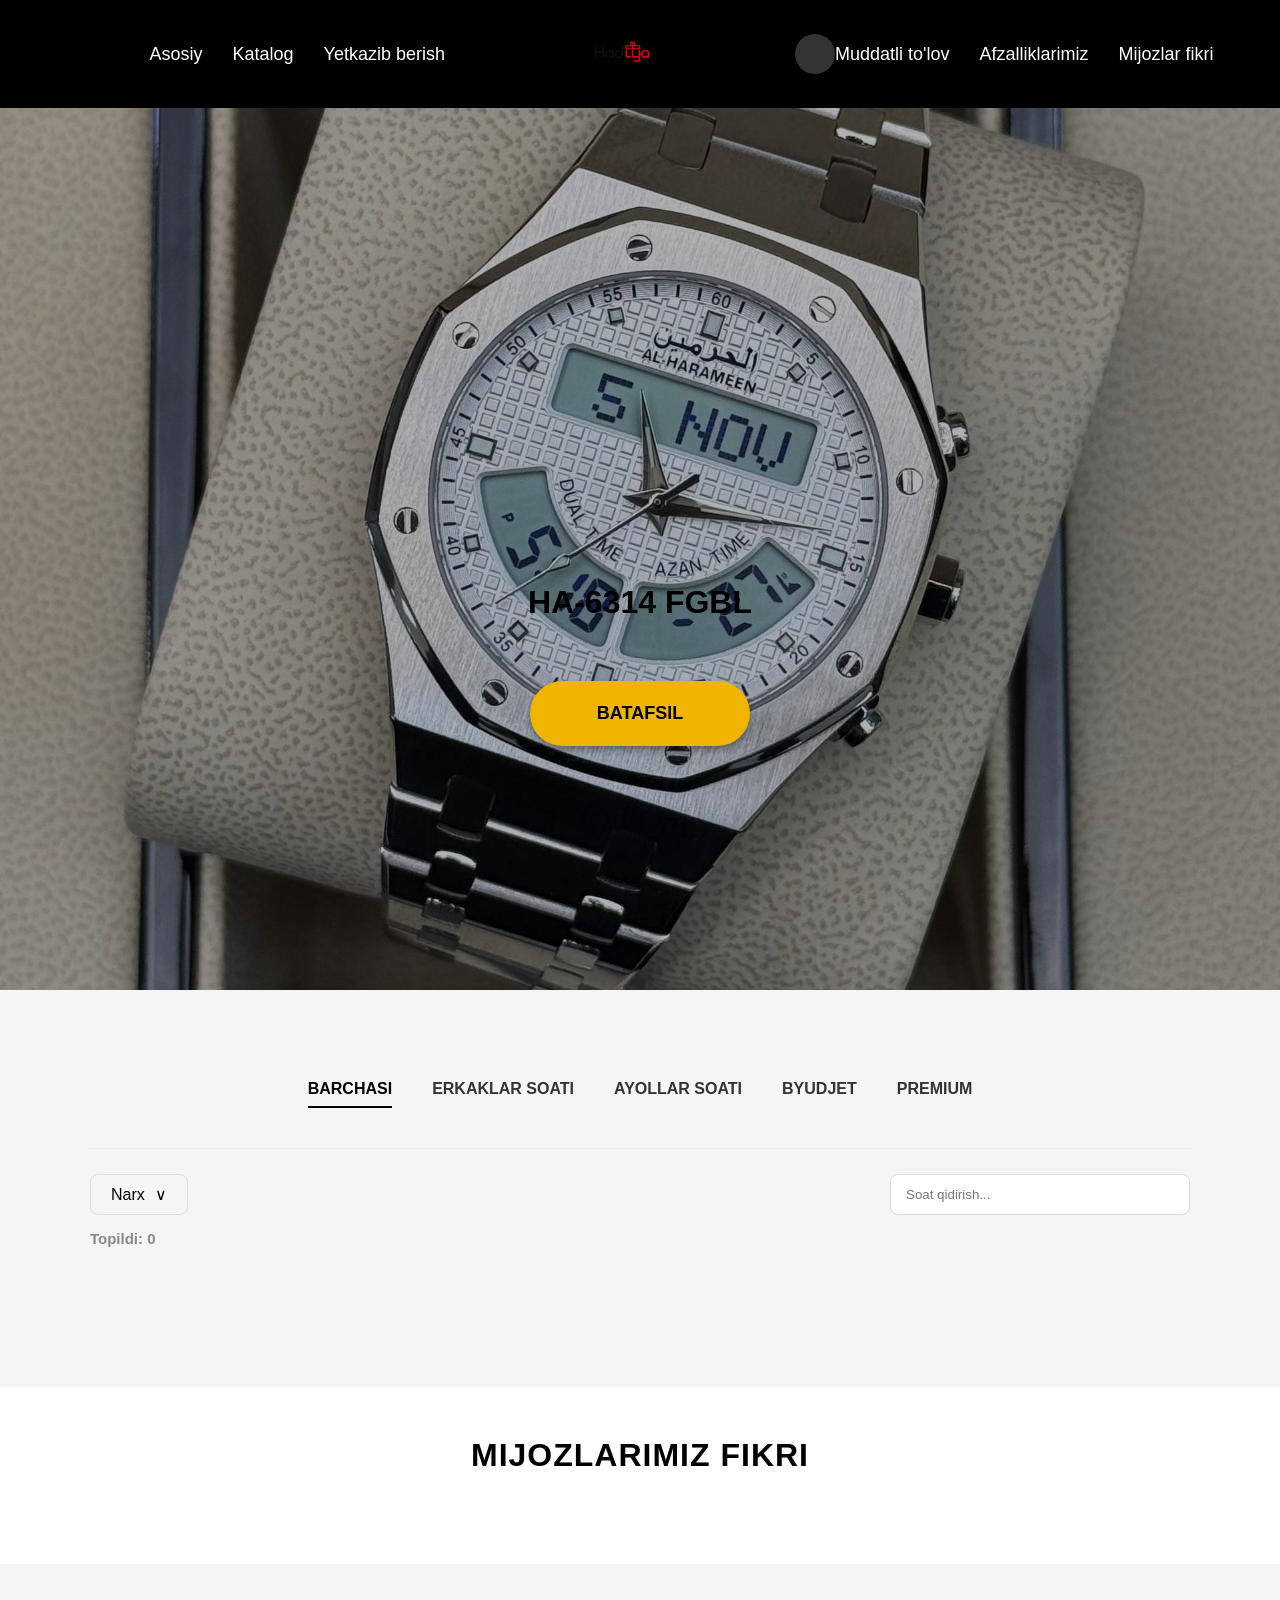
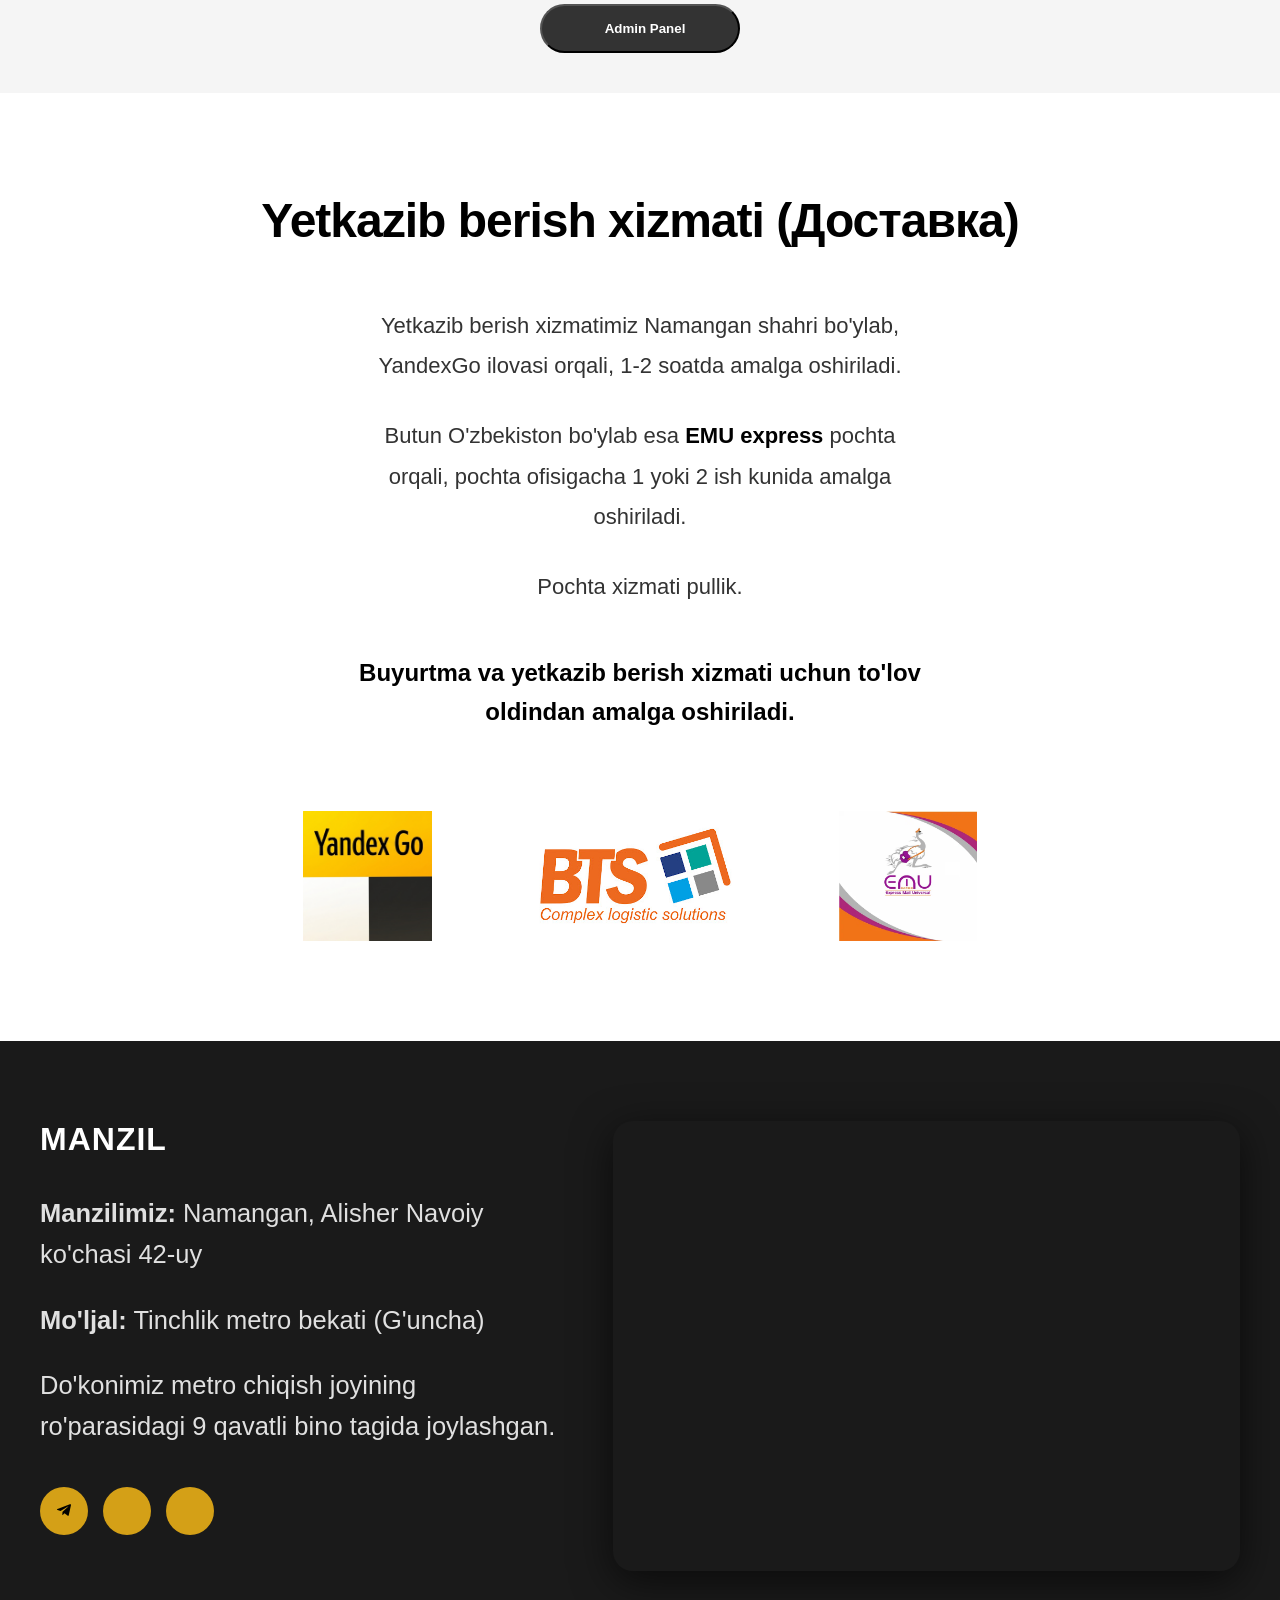
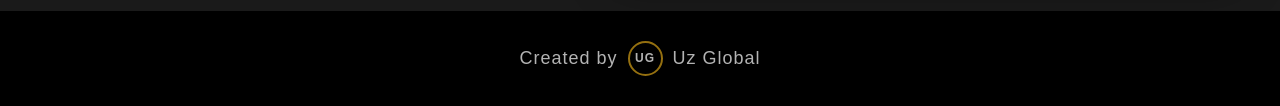
==== commit 3fad9cb9: "Navbar va filtr qidiruv tizimi universal holatga keltirildi, Swiper integratsiyasi yakunlandi" ====
--- a/index.html
+++ b/index.html
@@ -6,6 +6,7 @@
     <meta name="viewport" content="width=device-width, initial-scale=1.0">
     <title>Al-Harameen Watches</title>
     <script src="https://telegram.org/js/telegram-web-app.js"></script>
+    <link rel="stylesheet" href="https://cdn.jsdelivr.net/npm/swiper@11/swiper-bundle.min.css" />
     <link rel="stylesheet" href="style.css">
     <link rel="stylesheet" href="order-system/order.css">
 
@@ -25,8 +26,8 @@
         <div class="nav-right-group">
             <div class="search-container" id="searchContainer">
                 <input type="text" id="searchnavInput" class="searchnavinput" placeholder="Mahsulot qidirish..."
-                    oninput="searchProducts()">
-                <button class="search-btn" id="search-Btn" onclick="toggleSearch()">
+                    oninput="searchProducts(this.value)"> <button class="search-btn" id="search-Btn"
+                    onclick="toggleSearch()">
                     <i class="fas fa-search"><ion-icon name="search"></ion-icon></i>
                 </button>
             </div>
@@ -255,6 +256,19 @@
         </a>
     </div>
 
+    <div id="photo-modal" class="photo-modal">
+        <span class="close-modal">&times;</span>
+        <div class="swiper fullscreen-swiper">
+            <div class="swiper-wrapper" id="fullscreen-wrapper">
+            </div>
+            <div class="swiper-button-next"></div>
+            <div class="swiper-button-prev"></div>
+            <div class="swiper-pagination"></div>
+        </div>
+    </div>
+
+    <script src="https://cdn.jsdelivr.net/npm/swiper@11/swiper-bundle.min.js"></script>
+
     <script src="https://cdn.jsdelivr.net/npm/@supabase/supabase-js@2"></script>
     <script src="script.js"></script>
     <script src="order-system/order.js"></script>
--- a/style.css
+++ b/style.css
@@ -336,6 +336,99 @@
     background: #e6e6e6;
 }
 
+/* Sening kodingni Swiper bilan "do'stlashtirish" */
+.product-image.swiper {
+    position: relative;
+    /* Tugmalar chiqishi uchun */
+    display: block;
+    /* Flex-box buzilmasligi uchun */
+}
+
+.product-image .swiper-wrapper {
+    display: flex !important;
+    /* Rasmlar qator bo'lishi shart */
+}
+
+.product-image .swiper-slide {
+    flex-shrink: 0;
+    width: 100%;
+    height: 100%;
+}
+
+/* Navigatsiya tugmalari sening 400px rasm ustida chiroyli ko'rinishi uchun */
+.product-image .swiper-button-next,
+.product-image .swiper-button-prev {
+    color: #ffa600 !important;
+    background: rgba(255, 255, 255, 0.5);
+    width: 50px;
+    height: 50px;
+    border-radius: 50%;
+    transform: scale(0.6);
+}
+
+/* Swiper uchun qo'shimcha */
+.product-image.swiper {
+    position: relative;
+    width: 100%;
+    height: 400px;
+    border-radius: 20px;
+    overflow: hidden;
+}
+
+.product-image .swiper-slide img {
+    width: 100%;
+    height: 100%;
+    object-fit: cover;
+}
+
+.product-image .swiper-button-next,
+.product-image .swiper-button-prev {
+    color: #ffa600 !important;
+    transform: scale(0.6);
+    opacity: 0;
+    transition: 0.3s;
+}
+
+.product-image:hover .swiper-button-next,
+.product-image:hover .swiper-button-prev {
+    opacity: 1;
+}
+
+/* Fullscreen Modal */
+.photo-modal {
+    display: none;
+    position: fixed;
+    z-index: 9999;
+    left: 0;
+    top: 0;
+    width: 100%;
+    height: 100%;
+    background: rgba(0, 0, 0, 0.95);
+    justify-content: center;
+    align-items: center;
+}
+
+.fullscreen-swiper {
+    width: 100%;
+    height: 90vh;
+}
+
+.fullscreen-swiper img {
+    width: 100%;
+    height: 100%;
+    object-fit: contain;
+}
+
+.close-modal {
+    position: absolute;
+    top: 20px;
+    right: 30px;
+    color: #fff;
+    font-size: 40px;
+    cursor: pointer;
+    z-index: 10001;
+}
+
 /* you tube video qismi uchun alohida bo'lim*/
 .video-reviews-section {
     background-color: white;
@@ -787,7 +880,7 @@
 
     .navbar img {
         margin: 0;
-        height: 6.5vh;
+        height: 8vh;
         width: 65px;
     }
 
@@ -886,7 +979,7 @@
 
     .home {
         height: 75vh;
-        padding-top: 400px;
+        padding-top: 360px;
         /* Soat rasmi uzunroq ko'rinishi uchun */
         display: flex;
         flex-direction: column;
@@ -949,6 +1042,7 @@
         position: relative;
         /* Ichidagi dropdownlar uchun tayanch */
         border: none;
+        margin-left: -18px;
     }
 
     /* Narx tugmasi: Chap tomonga tekislash */
@@ -1039,17 +1133,14 @@
 
 @media (max-width: 768px) {
 
-    /* 3. PRODUCT GRID: 1 qatorda ANIQ 2 ta mahsulot */
+    /* 1. Gridni sening kodingdek saqlaymiz */
     .product-grid {
         display: grid !important;
         grid-template-columns: 1fr 1fr !important;
-        /* 1 qatorda 2 ta teng ustun */
         gap: 15px !important;
-        /* Soatlar orasidagi masofa */
         padding: 0 10px 30px !important;
     }
 
-    /* Rasm kvadrat shaklida qoladi */
     .product-image {
         height: auto;
         aspect-ratio: 1 / 1;
@@ -1057,7 +1148,36 @@
         border-radius: 15px;
     }
 
-    /* Ismlar juda katta bo'lib ketmasligi uchun */
+    /* 2. Swiper konteyneri sening .product-image stilida */
+    .product-image.swiper {
+        width: 100% !important;
+        height: auto !important;
+        aspect-ratio: 1 / 1 !important;
+        /* Kvadrat shakli saqlanadi */
+        border-radius: 15px !important;
+        overflow: hidden !important;
+        position: relative !important;
+    }
+
+    /* Rasmlar Swiper ichida to'liq kvadratni egallashi uchun */
+    .product-image .swiper-slide {
+        width: 100% !important;
+        height: 100% !important;
+    }
+
+    .product-image .swiper-slide img {
+        width: 100% !important;
+        height: 100% !important;
+        object-fit: cover !important;
+    }
+
+    /* Swiper tugmalarini mobil uchun kichraytirish */
+    .product-image .swiper-button-next,
+    .product-image .swiper-button-prev {
+        transform: scale(0.4) !important;
+        width: 40px !important;
+    }
+
     .product-name {
         font-size: 13px;
         line-height: 1.2;
@@ -1071,15 +1191,15 @@
         align-items: stretch;
     }
 
+
+    /* Sening boshqa tugmalaring (BATAFSIL/BUYURTMA) */
     .btn-more {
         height: 45px !important;
-        /* Biroz kattaroq */
         font-size: 14px;
     }
 
     .btn-order {
-        height: 70px !important;
-        /* Batafsildan 1.5 baravar baland */
+        height: 65px !important;
         background-color: #f2f2f2;
     }
 }
@@ -1199,6 +1319,7 @@
     }
 
     .admin-login-btn {
+        margin-bottom: 30px;
         display: flex;
         align-items: center;
         justify-content: center;
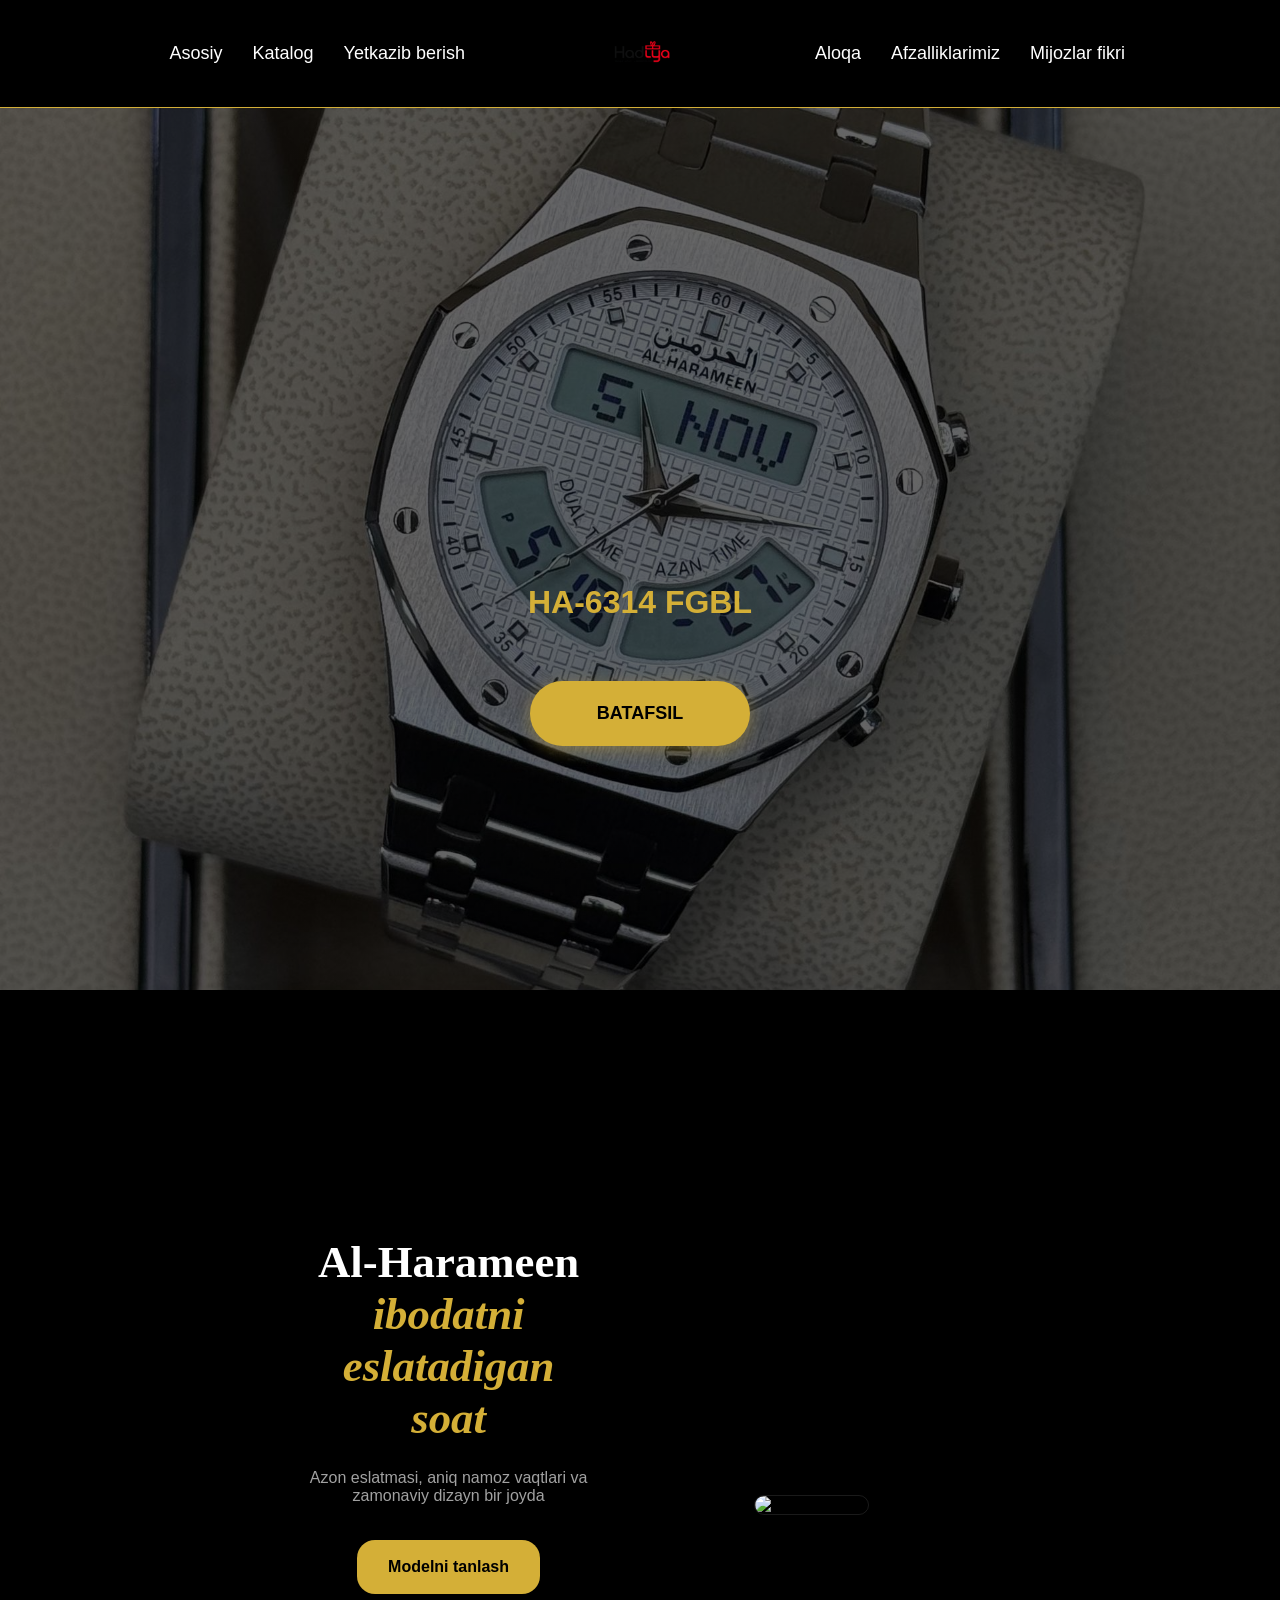
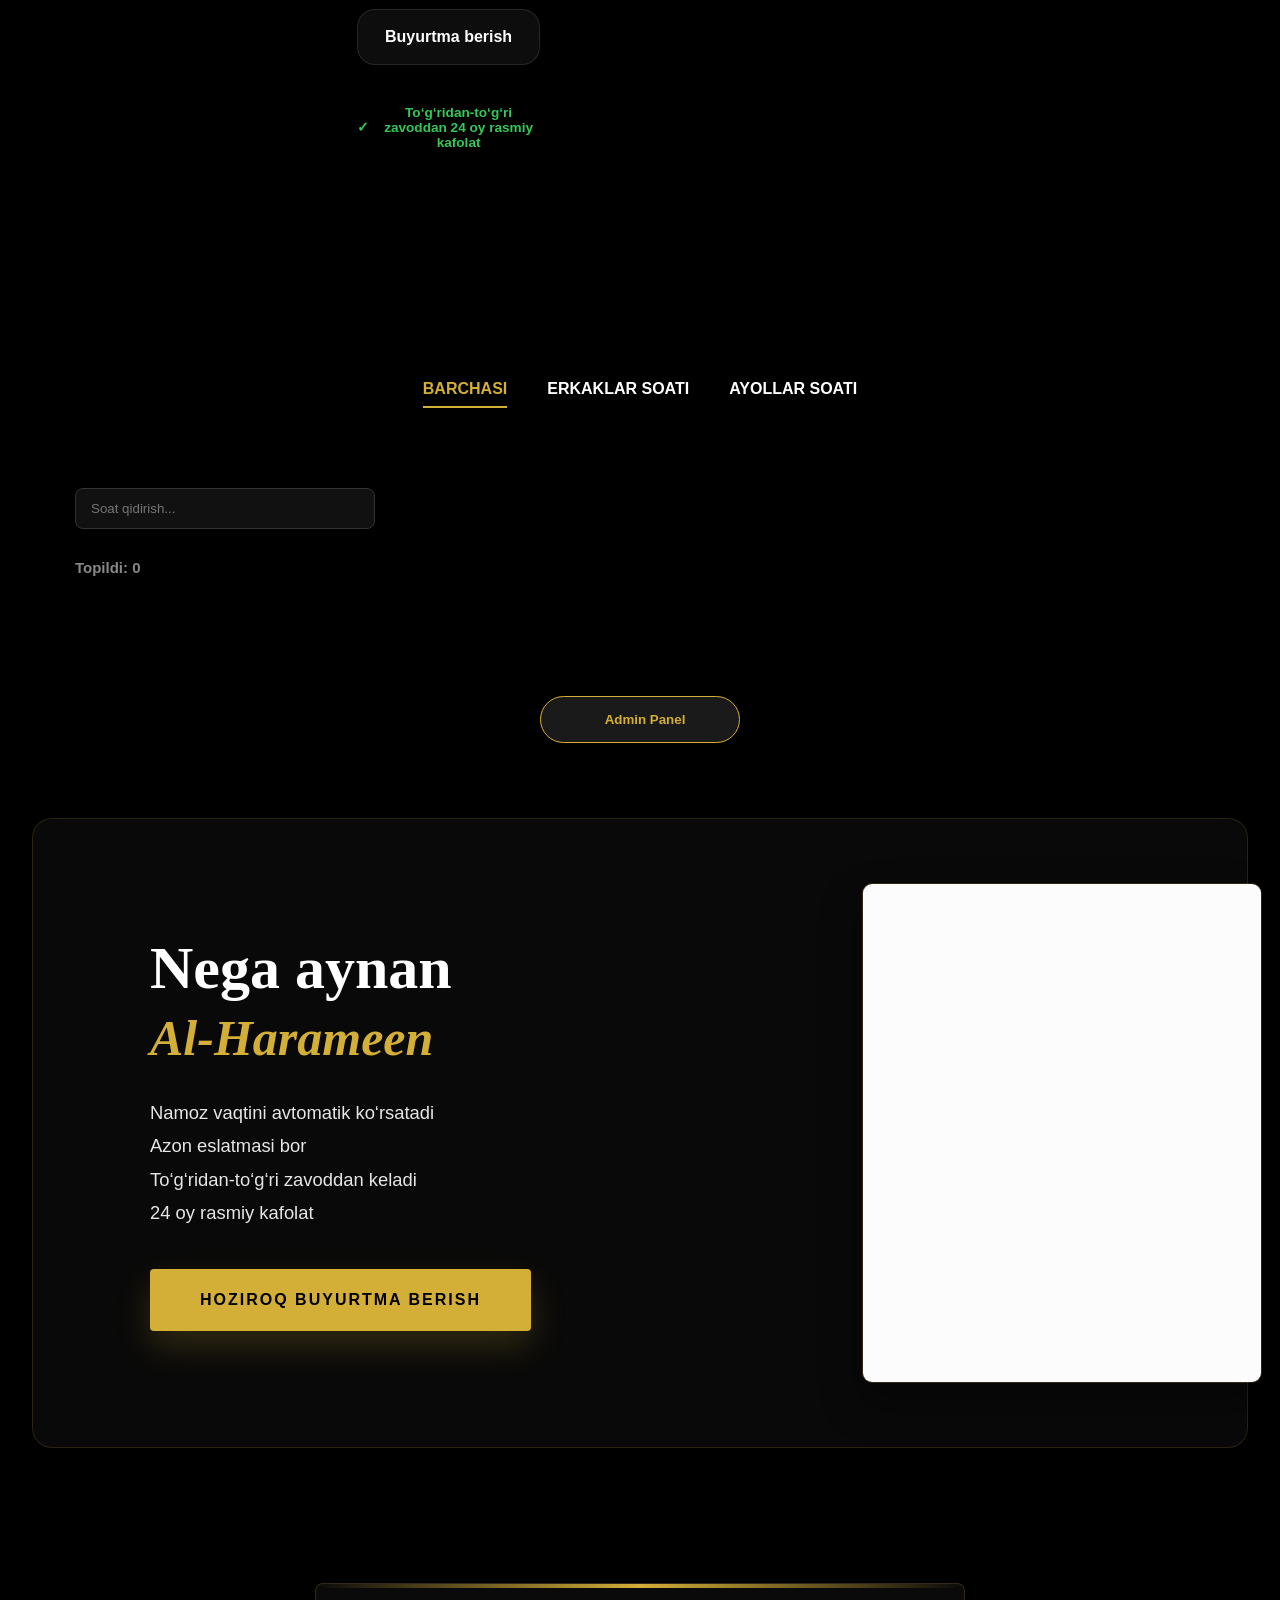
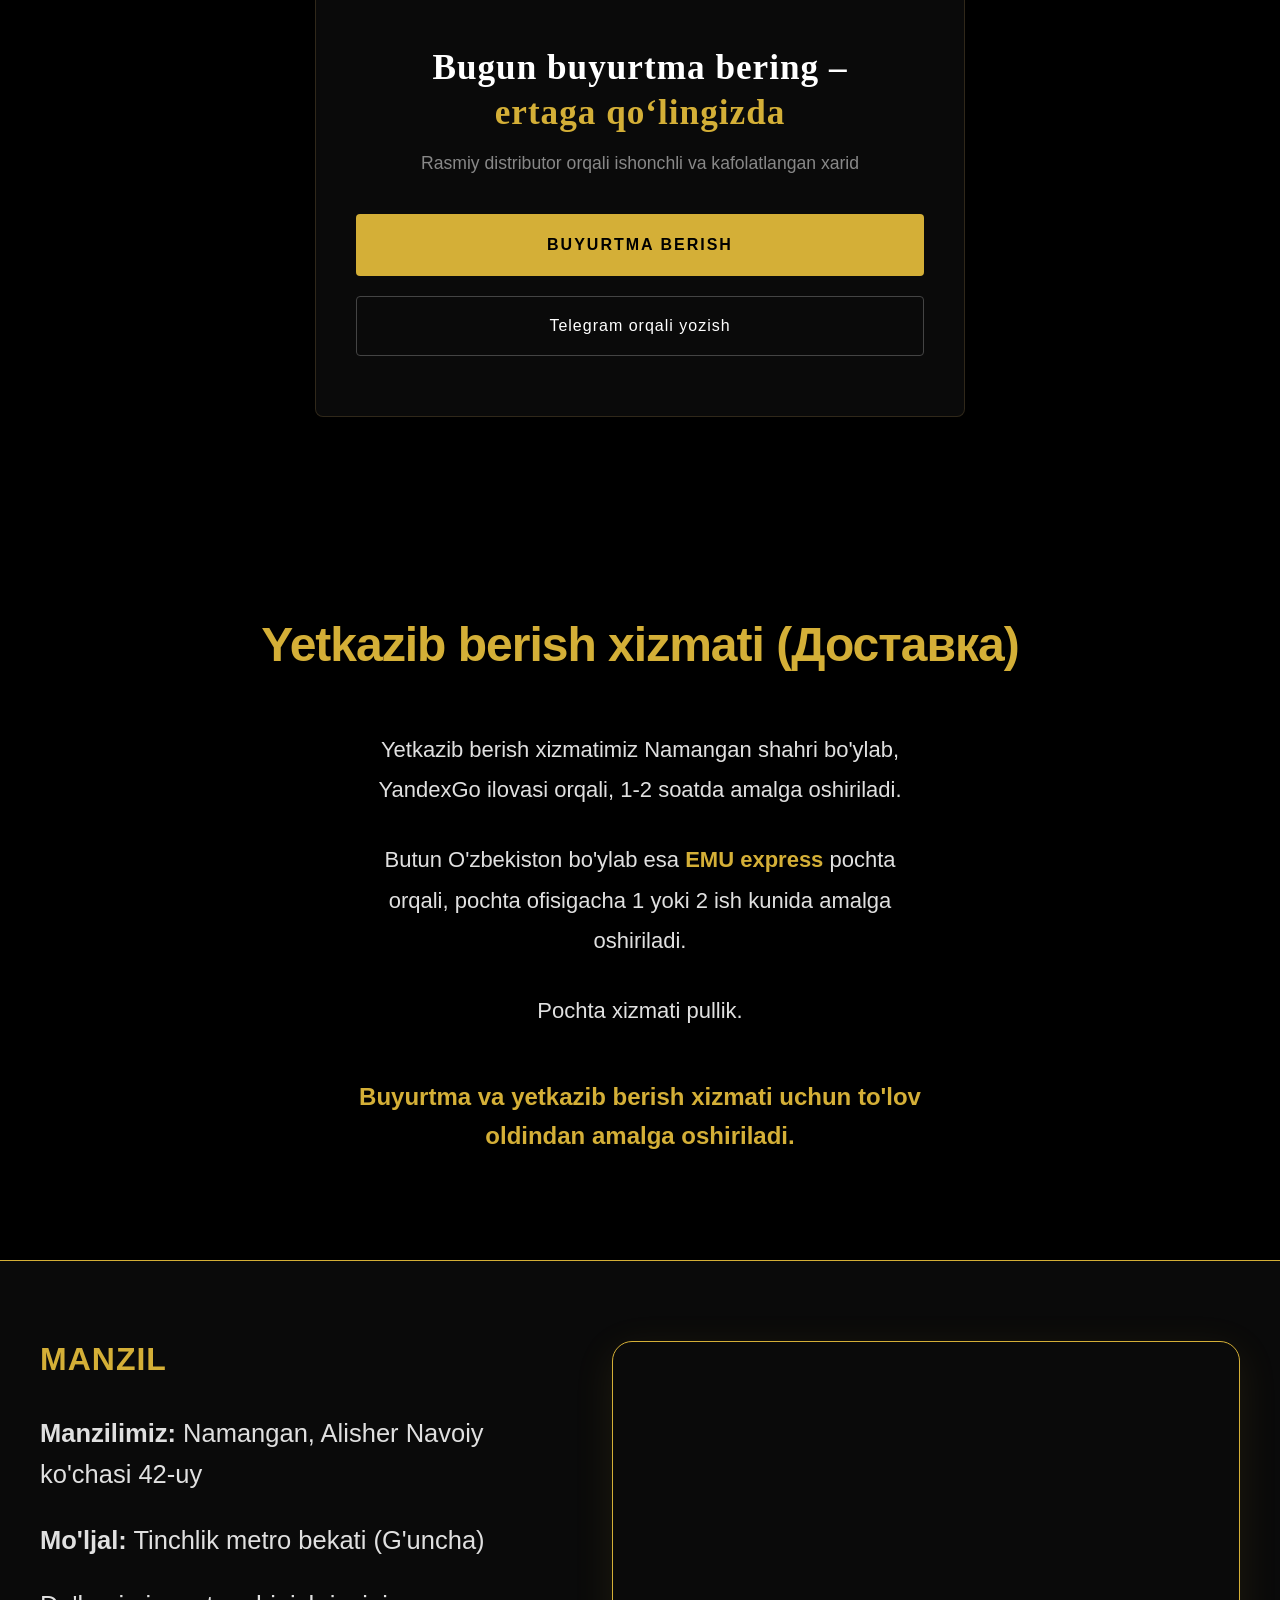
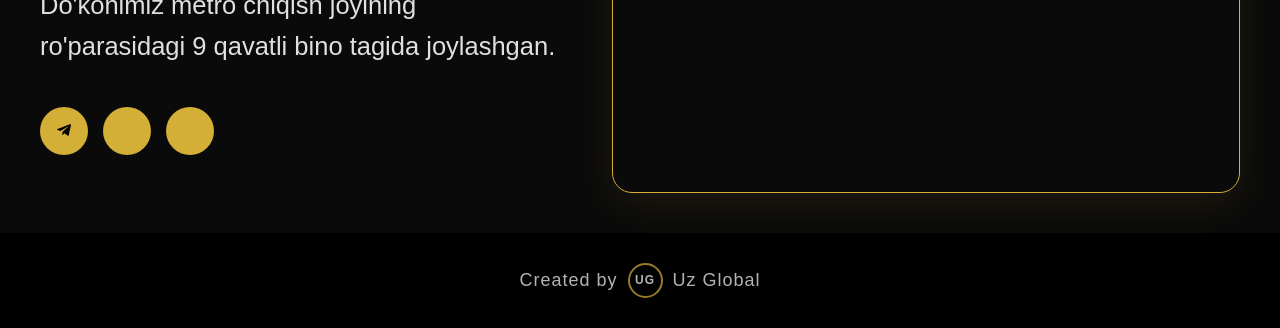
==== commit 3311f08d: "Mahsulot sahifasi dizayni oltin va qora ranglarga o'zgartirildi" ====
--- a/index.html
+++ b/index.html
@@ -17,7 +17,7 @@
 
     <div class="navbar">
         <ul class="chap">
-            <li><a href="#home">Asosiy</a></li>
+            <li><a href="#homedesktop">Asosiy</a></li>
             <li><a href="#price-container">Katalog</a></li>
             <li><a href="#delivery-section">Yetkazib berish</a></li>
         </ul>
@@ -62,13 +62,14 @@
 
         <div id="overlay" class="menu-overlay" onclick="toggleMobileMenu()"></div>
         <ul class="ong">
-            <li><a href="#">Muddatli to'lov</a></li>
-            <li><a href="#">Afzalliklarimiz</a></li>
+            <li><a href="#footer-section">Aloqa</a></li>
+            <li><a href="#home">Afzalliklarimiz</a></li>
             <li><a href="#video-reviews-section">Mijozlar fikri</a></li>
         </ul>
     </div>
 
     <div class="homedesktop" id="homedesktop">
+
         <div class="hero-infodesktop">
             <h1 class="hometextdesktop">
                 <a href="#" id="hero-namedesktop">HA-6314 FGBL</a>
@@ -78,8 +79,32 @@
             <button class="home-btndesktop" id="hero-detail-btndesktop">Batafsil</button>
         </div>
     </div>
-
     <section id="hero-mobile" class="hero-mobile">
+    </section>
+    
+    <section id="home" class="hero">
+        <div class="hero-wrapper">
+            <div class="hero-text">
+                <!-- <span class="badge">Rasmiy distributor</span> -->
+                <h1 class="heroh1">Al-Harameen <i class="heroh1i">ibodatni eslatadigan soat</i></h1>
+                <p class="herop">Azon eslatmasi, aniq namoz vaqtlari va zamonaviy dizayn bir joyda</p>
+                <div class="hero-btns">
+
+                    <div class="hero-btns">
+
+                        <a href="#product" class="btn-primary">Modelni tanlash</a>
+                        <a href="#about" class="btn-secondary">Buyurtma berish</a>
+                        <h6 class="kafolat">To‘g‘ridan-to‘g‘ri zavoddan
+                            24 oy rasmiy kafolat</h6>
+                    </div>
+                </div>
+            </div>
+            <div class="hero-visual">
+                <div class="glow-effect"></div>
+                <img src="https://s3.fortifai.uz/shop/moderation/partner-1294/1774592868-photo_2026-03-27_11-20-52.jpg"
+                    alt="Luxury Watch" class="floating-img">
+            </div>
+        </div>
     </section>
 
     <div class="product-section">
@@ -90,47 +115,44 @@
                 onclick="filterByCategory('Erkaklar soati', this, event)">ERKAKLAR SOATI</a>
             <a href="javascript:void(0)" class="filter-link"
                 onclick="filterByCategory('Ayollar soati', this, event)">AYOLLAR SOATI</a>
-            <a href="javascript:void(0)" class="filter-link"
-                onclick="filterByCategory('Byudjet', this, event)">BYUDJET</a>
-            <a href="javascript:void(0)" class="filter-link"
-                onclick="filterByCategory('Premium', this, event)">PREMIUM</a>
-        </div>
-
-        <div class="price-container" id="price-container">
-            <div class="filter-left-group">
-                <div class="filter-dropdown">
-                    <button type="button" class="dropdown-btn" onclick="toggleDropdown(event)">
-                        Narx <span class="arrow">∨</span>
-                    </button>
-                    <div id="priceDropdown" class="dropdown-content">
-                        <input type="text" class="" id="minPrice" placeholder="349 000" oninput="formatInput(this)">
-                        <span class="divider">—</span>
-                        <input type="text" id="maxPrice" placeholder="1 595 000" oninput="formatInput(this)">
-                        <button type="button" class="ok-btn" onclick="applyFilter()">OK</button>
-                    </div>
-                </div>
-                <p class="found-text"> Topildi: <span id="found-count">0</span></p>
-            </div>
-
-            <div class="search-wrapper">
-                <div class="mobile-search-icon" onclick="toggleSearchInput()">
-                    <ion-icon name="search-circle-outline"></ion-icon>
-                </div>
-                <input type="text" id="searchInput" placeholder="Soat qidirish..." oninput="searchProducts(this.value)">
-            </div>
-        </div>
-    </div>
+
+        </div>
+    </div>
+
+    <!-- <div class="price-container" id="price-container">
+        <div class="filter-left-group">
+            <div class="filter-dropdown">
+                <button type="button" class="dropdown-btn" onclick="toggleDropdown(event)">
+                    Narx <span class="arrow">∨</span>
+                </button>
+                <div id="priceDropdown" class="dropdown-content">
+                    <input type="text" class="" id="minPrice" placeholder="349 000" oninput="formatInput(this)">
+                    <span class="divider">—</span>
+                    <input type="text" id="maxPrice" placeholder="1 595 000" oninput="formatInput(this)">
+                    <button type="button" class="ok-btn" onclick="applyFilter()">OK</button>
+                </div>
+            </div>
+        </div> -->
+
+    <div class="search-wrapper">
+        <!-- <div class="mobile-search-icon" onclick="toggleSearchInput()">
+            <ion-icon name="search-circle-outline"></ion-icon>
+        </div> -->
+        <input type="text" id="searchInput" placeholder="Soat qidirish..." oninput="searchProducts(this.value)">
+        <p class="found-text"> Topildi: <span id="found-count">0</span></p>
+    </div>
+    <!-- </div> -->
 
     <div id="product-list" class="product-grid"></div>
 
-    <div class="video-reviews-section" id="video-reviews-section">
+    <!-- <div class="video-reviews-section" id="video-reviews-section">
         <h1
             style="text-align: center; color: #000; padding: 50px 0px; font-family: Arial, Helvetica; letter-spacing: 1px;">
             MIJOZLARIMIZ FIKRI
         </h1>
         <div id="video-grid" class="video-grid">
         </div>
-    </div>
+    </div> -->
 
     <button class="main-btn" onclick="checkAdminAccess(event)">
         <ion-icon name="person-circle-outline"></ion-icon> Admin Panel
@@ -160,7 +182,7 @@
                     <span>Jami summa:</span>
                     <span id="orderFinalPrice">0 UZS</span>
                 </div>
-                <button class="order-submit-btn" onclick="processOrder()">YUBORISH</button>
+                <button class="order-submit-btn" onclick="processOrder('')">YUBORISH</button>
             </div>
         </div>
     </div>
@@ -188,6 +210,49 @@
         <div id="cartBadge" class="cart-badge">0</div>
     </div>
 
+    <section class="mechanism-cta">
+        <!-- Fon qatlami -->
+        <div class="cta-blur-bg"></div>
+
+        <!-- Kontent qatlami -->
+        <div class="container cta-wrapper">
+            <div class="cta-content" data-reveal>
+                <h1>Nega aynan <br><span>Al-Harameen</span></h1>
+                <p>Namoz vaqtini avtomatik ko‘rsatadi<br>
+                    Azon eslatmasi bor<br>
+                    To‘g‘ridan-to‘g‘ri zavoddan keladi<br>
+                    24 oy rasmiy kafolat
+                </p>
+                <button class="order-now-btn" onclick="openOrderModal()">Hoziroq buyurtma berish</button>
+            </div>
+            <div class="certifikate">
+                <img src="certifikate.jpg" alt="Al-Harameen Sertifikati">
+            </div>
+        </div>
+    </section>
+
+
+    <section class="final-section">
+        <div class="container">
+            <div class="premium-card">
+                <div class="card-line"></div>
+                <div class="card-body">
+                    <h2>Bugun buyurtma bering – <br><span>ertaga qo‘lingizda</span></h2>
+                    <p>Rasmiy distributor orqali ishonchli va kafolatlangan xarid</p>
+
+                    <div class="action-buttons">
+                        <a href="tel:+998940200454" class="btn-main-order">
+                            <i class="fas fa-check-circle"></i> Buyurtma berish
+                        </a>
+                        <a href="https://t.me/hadya_watch" class="btn-tg-order">
+                            <i class="fab fa-telegram-plane"></i> Telegram orqali yozish
+                        </a>
+                    </div>
+                </div>
+            </div>
+        </div>
+    </section>
+
     <section id="delivery-section" class="delivery-section">
         <div class="container">
             <h1 class="delivery-main-title">Yetkazib berish xizmati (Доставка)</h1>
@@ -207,13 +272,13 @@
                     oldindan amalga oshiriladi.
                 </p>
             </div>
-
+            <!-- 
             <div class="delivery-footer-logos">
                 <img src="yandex_logo .png" alt="Yandex">
                 <img src="BTS_logo.jpg" alt="BTS">
                 <img src="emu.jpg" alt="EMU">
             </div>
-        </div>
+        </div> -->
     </section>
 
     <footer id="footer-section" class="footer-section">
--- a/style.css
+++ b/style.css
@@ -1,4 +1,18 @@
 /* --- ASOSIY SOZLAMALAR --- */
+:root {
+    --gold: #D4AF37;
+    --dark: #050505;
+    /* Yana ham to'qroq qora */
+    --soft-dark: #121212;
+    --accent-green: #34C759;
+    /* iOS uslubidagi yashil */
+    --ios-radius-lg: 35px;
+    /* Rasm va bloklar uchun */
+    --ios-radius-sm: 18px;
+    /* Tugmalar uchun */
+    --jakarta: 'Plus Jakarta Sans', sans-serif;
+    --playfair: 'Playfair Display', serif;
+}
 
 html,
 body {
@@ -15,15 +29,18 @@
 
 body {
     font-family: 'Segoe UI', Arial, sans-serif;
-    background-color: #f5f5f5;
+    background-color: #000000;
+    /* O'zgartirildi: Oqdan Qoraga */
     ;
     overflow-x: hidden;
 }
 
 /* --- NAVBAR (Navigatsiya) --- */
 .navbar {
-    background-color: black;
-    color: white;
+    background-color: #000000;
+    /* To'q qora */
+    color: #D4AF37;
+    /* O'zgartirildi: Oltin rang */
     position: fixed;
     top: 0;
     width: 100%;
@@ -33,6 +50,8 @@
     justify-content: center;
     align-items: center;
     padding: 0 50px;
+    border-bottom: 1px solid #D4AF37;
+    /* Qo'shildi: Nozik oltin hoshiya */
 }
 
 .navbar ul {
@@ -58,7 +77,8 @@
 }
 
 .navbar ul li a {
-    color: white;
+    color: #ffffff;
+    /* Oq matn */
     text-decoration: none;
     font-size: 18px;
     white-space: nowrap;
@@ -68,7 +88,8 @@
 }
 
 .navbar ul li a:hover {
-    color: #f1b400;
+    color: #D4AF37;
+    /* Hoverda oltin rang */
 }
 
 .navbar ul li a::after {
@@ -78,7 +99,8 @@
     height: 2px;
     bottom: 0;
     left: 0;
-    background-color: #f1b400;
+    background-color: #D4AF37;
+    /* Chiziq oltin rangda */
     transition: 0.3s;
 }
 
@@ -89,20 +111,22 @@
 /* --- HOME SECTION --- */
 .homedesktop {
     height: 110vh;
-    background: linear-gradient(rgba(0, 0, 0, 0.3), rgba(0, 0, 0, 0.3)), url('asosiy.jpg') center/cover no-repeat;
+    background: linear-gradient(rgba(0, 0, 0, 0.6), rgba(0, 0, 0, 0.6)), url('asosiy.jpg') center/cover no-repeat;
     display: flex;
     flex-direction: column;
     justify-content: center;
     align-items: center;
     text-align: center;
     padding-top: 400px;
+    color: #D4AF37;
 }
 
 .hometext {
     font-size: 45px;
-    color: #FFD700;
+    color: #D4AF37;
+    /* Oltin rang */
     font-weight: bold;
-    text-shadow: 2px 2px 5px rgba(0, 0, 0, 0.5);
+    text-shadow: 2px 2px 8px rgba(0, 0, 0, 0.8);
 }
 
 .hometextdesktop a {
@@ -113,8 +137,10 @@
 .homedesktop .home-btndesktop {
     width: 220px;
     height: 65px;
-    background-color: #f1b400;
-    color: black;
+    background-color: #D4AF37;
+    /* Oltin tugma */
+    color: #000000;
+    /* Tugma ichi qora */
     font-size: 18px;
     font-weight: 700;
     border: none;
@@ -124,13 +150,270 @@
     text-transform: uppercase;
     display: block;
     margin: 60px auto;
-    box-shadow: 0 4px 6px rgba(0, 0, 0, 0.3);
+    box-shadow: 0 4px 15px rgba(212, 175, 55, 0.4);
     transition: 0.3s ease;
 }
 
 .homedesktop .home-btndesktop:hover {
-    background-color: #ffc400;
+    background-color: #C5A028;
+    /* Hoverda to'qroq oltin */
     transform: scale(1.05);
+}
+
+/* Hero Section */
+.hero {
+    height: 100vh;
+    display: flex;
+    align-items: center;
+    padding-top: 140px;
+    padding-bottom: 60px;
+    text-align: center;
+}
+
+.hero-wrapper {
+    display: flex;
+    align-items: center;
+    justify-content: space-between;
+    min-height: 80vh;
+    max-width: 1200px;
+    margin: 0 auto;
+    padding: 0 20px;
+    gap: 40px;
+}
+
+.hero-text {
+    flex: 1;
+}
+
+.hero-visual {
+    flex: 1;
+}
+
+
+
+
+/* 3. HERO SECTION */
+/* .hero {
+    padding-top: 140px;
+    padding-bottom: 60px;
+    text-align: center;
+} */
+/* 
+.badge {
+    background: rgba(52, 199, 89, 0.1);
+    color: var(---accent-green);
+    padding: 6px 15px;
+    border-radius: 50px;
+    font-size: 0.75rem;
+    font-weight: 600;
+    border: 1px solid rgba(52, 199, 89, 0.3);
+} */
+
+.heroh1 {
+    color: white;
+    font-family: var(--playfair);
+    font-size: 2.8rem;
+    margin: 25px 0;
+    padding: 0 15px;
+}
+
+.heroh1i {
+    display: block;
+    color: var(--gold);
+    font-style: italic;
+}
+
+.herop {
+    color: #a1a1a1;
+    font-size: 1rem;
+    max-width: 320px;
+    margin: 0 auto 35px;
+}
+
+/* 4. TUGMALAR (iPhone uslubida silliq) */
+.hero-btns {
+    display: flex;
+    flex-direction: column;
+    gap: 15px;
+    padding: 0 30px;
+}
+
+.btn-primary {
+    background: var(--gold);
+    color: #000;
+    padding: 18px;
+    text-decoration: none;
+    font-weight: 700;
+    border-radius: var(--ios-radius-sm);
+    /* Silliq burchak */
+    font-size: 1rem;
+    transition: transform 0.2s ease;
+}
+
+.btn-secondary {
+    background: rgba(255, 255, 255, 0.05);
+    color: #fff;
+    padding: 18px;
+    text-decoration: none;
+    font-weight: 600;
+    border-radius: var(--ios-radius-sm);
+    border: 1px solid rgba(255, 255, 255, 0.1);
+}
+
+.btn-primary:active,
+.btn-secondary:active {
+    transform: scale(0.96);
+    /* Bosilganda kichrayish effekti */
+}
+
+/* 5. KAFOLAT MATNI */
+.kafolat {
+    margin-top: 25px;
+    font-size: 0.85rem;
+    color: var(--accent-green);
+    display: flex;
+    align-items: center;
+    justify-content: center;
+    gap: 8px;
+}
+
+.kafolat::before {
+    content: '✓';
+    /* Tasdiq belgisi */
+    font-weight: 900;
+}
+
+/* 6. ASOSIY RASM (Silliq burchaklar) */
+.hero-visual {
+    margin-top: 50px;
+    padding: 0 20px;
+}
+
+.floating-img {
+    width: 100%;
+    max-width: 400px;
+    border-radius: var(--ios-radius-lg);
+    /* iPhone kabi silliq rasm burchagi */
+    box-shadow: 0 30px 60px rgba(0, 0, 0, 0.4);
+    border: 1px solid rgba(255, 255, 255, 0.1);
+}
+
+
+/* MARKAZIY NUR (Oltin rangli mayin yorug'lik) */
+.glow-overlay {
+    position: absolute;
+    width: 100%;
+    height: 100%;
+    background: radial-gradient(circle at 50% 50%, rgba(212, 175, 55, 0.06) 0%, transparent 80%);
+    pointer-events: none;
+}
+
+/* --- RESPONSIVE DESIGN --- */
+
+/* 1. Planshetlar uchun (Max-width: 1024px) */
+@media (max-width: 1024px) {
+    .heroh1 {
+        font-size: 2.4rem;
+    }
+
+    .hero-wrapper {
+        gap: 20px;
+        padding: 0 40px;
+    }
+}
+
+/* 2. Kichik planshet va gorizontal mobil holatlar (Max-width: 768px) */
+@media (max-width: 768px) {
+    .hero {
+        height: auto;
+        /* Balandlikni kontentga qarab moslash */
+        padding-top: 100px;
+        padding-bottom: 40px;
+    }
+
+    .hero-wrapper {
+        flex-direction: column;
+        /* Rasm va matnni ustma-ust qilish */
+        text-align: center;
+        min-height: auto;
+    }
+
+    .hero-text {
+        order: 1;
+        /* Matn tepada */
+    }
+
+    .hero-visual {
+        order: 2;
+        /* Rasm pastda */
+        margin-top: 30px;
+    }
+
+    .heroh1 {
+        font-size: 2.2rem;
+    }
+
+    .hero-btns {
+        flex-direction: row;
+        /* Tugmalarni yonma-yon qilish */
+        justify-content: center;
+        padding: 0;
+    }
+
+    .btn-primary,
+    .btn-secondary {
+        width: 100%;
+        max-width: 200px;
+        /* Tugmalar juda yoyilib ketmasligi uchun */
+    }
+
+    .herop {
+        max-width: 450px;
+        /* Matn biroz kengroq bo'lishi mumkin */
+    }
+}
+
+/* 3. Mobil telefonlar uchun (Max-width: 480px) */
+@media (max-width: 480px) {
+    .hero {
+        padding-top: 80px;
+    }
+
+    .heroh1 {
+        font-size: 1.8rem;
+        /* Mobil uchun ixchamroq sarlavha */
+        margin: 15px 0;
+    }
+
+    .herop {
+        font-size: 0.9rem;
+        margin-bottom: 25px;
+        padding: 0 10px;
+    }
+
+    .hero-btns {
+        flex-direction: column;
+        /* Mobilda tugmalar yana ustma-ust */
+        width: 100%;
+        padding: 0 20px;
+    }
+
+    .btn-primary,
+    .btn-secondary {
+        max-width: 100%;
+        padding: 15px;
+        /* Mobilda bosishga qulayroq ixcham o'lcham */
+    }
+
+    .floating-img {
+        max-width: 300px;
+        /* Rasm ekran chetiga taqalib qolmasligi uchun */
+    }
+
+    /* .badge {
+        font-size: 0.7rem;
+        padding: 4px 12px;
+    } */
 }
 
 /* --- PRODUCT SECTION (Kategoriyalar va Filtr) --- */
@@ -138,6 +421,7 @@
     padding: 40px 50px;
     max-width: 1200px;
     margin: 50px auto;
+    background-color: #000000;
 }
 
 .product-filter {
@@ -150,7 +434,8 @@
 
 .filter-link {
     text-decoration: none;
-    color: #333;
+    color: #ffffff;
+    /* Matn oq */
     font-size: 16px;
     font-weight: 700;
     text-transform: uppercase;
@@ -168,42 +453,36 @@
 
 .filter-link:hover,
 .filter-link.active {
-    color: #000;
-    border-bottom: 2px solid #000;
+    color: #D4AF37;
+    /* Faol qismi oltin */
+    border-bottom: 2px solid #D4AF37;
 }
 
 /* --- TO'G'RILANGAN: NARX VA QIDIRUV JOYLASHUVI --- */
-.price-container {
+/* .price-container {
     display: flex;
     justify-content: space-between;
-    /* Ikki tomonga surish */
     align-items: flex-start;
-    border-top: 1px solid #eee;
+    border-top: 1px solid #333;
     padding-top: 25px;
+    background-color: #000000;
 }
 
 .filter-left-group {
     display: flex;
     flex-direction: column;
-    /* Narx tepada, Найдено pastda */
     gap: 15px;
-}
-
-.found-text {
-    color: #888;
-    font-size: 15px;
-    font-weight: 600;
-    margin: 0;
-}
+} */
+
 
 /* --- DROPDOWN VA SEARCH --- */
-.filter-dropdown {
+/* .filter-dropdown {
     position: relative;
 }
 
 .dropdown-btn {
-    background: none;
-    border: 1px solid #ddd;
+    background: #111;
+    border: 1px solid #D4AF37;
     padding: 10px 20px;
     border-radius: 8px;
     font-size: 16px;
@@ -211,6 +490,7 @@
     display: flex;
     align-items: center;
     gap: 10px;
+    color: #D4AF37;
 }
 
 .dropdown-content {
@@ -218,10 +498,10 @@
     position: absolute;
     top: 100%;
     left: 0;
-    background: white;
+    background: #1a1a1a;
     padding: 15px;
-    border: 1px solid #eee;
-    box-shadow: 0 5px 15px rgba(0, 0, 0, 0.1);
+    border: 1px solid #D4AF37;
+    box-shadow: 0 5px 15px rgba(0, 0, 0, 0.5);
     z-index: 100;
     border-radius: 8px;
     margin-top: 10px;
@@ -231,19 +511,36 @@
     display: flex;
     align-items: center;
     gap: 10px;
+    color: #D4AF37;
+} */
+
+
+.search-wrapper {
+    margin-top: -50px;
 }
 
 .search-wrapper input {
+    margin: 0px 75px;
+    align-items: flex-start;
     padding: 12px 15px;
-    border: 1px solid #ddd;
+    border: 1px solid #333;
     border-radius: 8px;
     width: 300px;
     outline: none;
     transition: 0.3s;
+    background-color: #111;
+    color: #ffffff;
 }
 
 .search-wrapper input:focus {
-    border-color: #f1b400;
+    border-color: #D4AF37;
+}
+
+.found-text {
+    color: #888;
+    font-size: 15px;
+    font-weight: 600;
+    margin: 30px 75px;
 }
 
 /* --- PRODUCT GRID --- */
@@ -254,20 +551,30 @@
     max-width: 1300px;
     margin: 0 auto;
     padding: 0 50px 50px;
+    background-color: #000000;
 }
 
 .product-card {
     display: flex;
     flex-direction: column;
-    transition: 0.3s;
+    border-radius: 20px;
+    border: 1px solid #222;
+    transition: 0.3s ease;
+    background-color: #000000;
+}
+
+.product-card:hover {
+    transform: translateY(-20px);
+    border-color: #D4AF37;
 }
 
 .product-image {
     width: 100%;
     height: 400px;
-    background-color: #f9f9f9;
+    background-color: #111;
     border-radius: 20px;
     overflow: hidden;
+    border: 1px solid #222;
 }
 
 .product-image img {
@@ -283,6 +590,7 @@
 
 .product-info {
     padding: 15px 5px;
+    background-color: #000000;
 }
 
 .product-name {
@@ -290,17 +598,18 @@
     font-weight: 700;
     margin-bottom: 5px;
     min-height: 50px;
-    /* Barcha nomlar uchun bir xil joy ajratadi */
+    color: #ffffff;
+    /* Mahsulot nomi oq */
     display: -webkit-box;
     -webkit-line-clamp: 2;
-    /* Ism 2 qatordan oshsa, "..." qo'yadi */
     -webkit-box-orient: vertical;
     overflow: hidden;
 }
 
 .product-price {
     font-size: 17px;
-    color: #555;
+    color: #D4AF37;
+    /* Narxi oltin rangda */
     font-weight: 600;
     margin-bottom: 15px;
 }
@@ -322,31 +631,34 @@
 }
 
 .btn-more {
-    background: #000;
-    color: #fff;
+    background: transparent;
+    color: #D4AF37;
+    border: 1px solid #D4AF37;
+}
+
+.btn-more:hover {
+    background: #D4AF37;
+    color: #000;
 }
 
 .btn-order {
-    background: #f2f2f2;
+    background: #D4AF37;
     color: #000;
-    border: 1px solid #ddd;
+    border: 1px solid #D4AF37;
 }
 
 .btn-order:hover {
-    background: #e6e6e6;
+    background: #C5A028;
 }
 
 /* Sening kodingni Swiper bilan "do'stlashtirish" */
 .product-image.swiper {
     position: relative;
-    /* Tugmalar chiqishi uchun */
     display: block;
-    /* Flex-box buzilmasligi uchun */
 }
 
 .product-image .swiper-wrapper {
     display: flex !important;
-    /* Rasmlar qator bo'lishi shart */
 }
 
 .product-image .swiper-slide {
@@ -355,11 +667,11 @@
     height: 100%;
 }
 
-/* Navigatsiya tugmalari sening 400px rasm ustida chiroyli ko'rinishi uchun */
+/* Navigatsiya tugmalari */
 .product-image .swiper-button-next,
 .product-image .swiper-button-prev {
-    color: #ffa600 !important;
-    background: rgba(255, 255, 255, 0.5);
+    color: #D4AF37 !important;
+    background: rgba(0, 0, 0, 0.6);
     width: 50px;
     height: 50px;
     border-radius: 50%;
@@ -383,7 +695,7 @@
 
 .product-image .swiper-button-next,
 .product-image .swiper-button-prev {
-    color: #ffa600 !important;
+    color: #D4AF37 !important;
     transform: scale(0.6);
     opacity: 0;
     transition: 0.3s;
@@ -423,23 +735,292 @@
     position: absolute;
     top: 20px;
     right: 30px;
-    color: #fff;
+    color: #D4AF37;
     font-size: 40px;
     cursor: pointer;
     z-index: 10001;
 }
 
-/* you tube video qismi uchun alohida bo'lim*/
+.mechanism-cta {
+    position: relative;
+    padding: 100px 0;
+    min-height: 650px;
+    display: flex;
+    align-items: center;
+    justify-content: center;
+    overflow: hidden;
+    background-color: #000;
+}
+
+/* Glassmorphism Fon */
+.cta-blur-bg {
+    position: absolute;
+    top: 50%;
+    left: 50%;
+    transform: translate(-50%, -50%);
+    width: 95%;
+    height: 90%;
+    background: rgba(15, 15, 15, 0.6);
+    backdrop-filter: blur(25px);
+    -webkit-backdrop-filter: blur(25px);
+    border: 1px solid rgba(212, 175, 55, 0.15);
+    border-radius: 20px;
+    z-index: 1;
+}
+
+/* Kontentni o'rab turuvchi wrapper */
+.cta-wrapper {
+    position: relative;
+    z-index: 2;
+    display: flex;
+    align-items: center;
+    justify-content: space-between;
+    gap: 40px;
+    width: 100%;
+}
+
+.cta-content {
+    flex: 1.2;
+    text-align: left;
+    margin-left: 150px;
+    /* Desktopda chapda chiroyli ko'rinadi */
+}
+
+.cta-content h1 {
+    font-family: 'Playfair Display', serif;
+    font-size: 60px;
+    color: #fff;
+    line-height: 1.1;
+    margin-bottom: 30px;
+}
+
+.cta-content h1 span {
+    font-size: 50px;
+    color: var(--gold);
+    font-style: italic;
+    display: block;
+    margin-top: 10px;
+}
+
+.cta-content p {
+    color: #fff;
+    opacity: 0.9;
+    font-size: 1.15rem;
+    line-height: 1.8;
+    margin-bottom: 40px;
+    font-weight: 500;
+}
+
+.order-now-btn {
+    background: var(--gold);
+    color: #000;
+    border: none;
+    padding: 22px 50px;
+    font-size: 1rem;
+    font-weight: 800;
+    text-transform: uppercase;
+    letter-spacing: 2px;
+    border-radius: 4px;
+    cursor: pointer;
+    transition: all 0.4s ease;
+    box-shadow: 0 15px 35px rgba(212, 175, 55, 0.2);
+}
+
+.order-now-btn:hover {
+    background: #fff;
+    transform: translateY(-5px);
+}
+
+/* Sertifikat */
+.certifikate {
+    flex: 0.8;
+    display: flex;
+    justify-content: center;
+}
+
+.certifikate img {
+    width: 100%;
+    max-width: 400px;
+    height: 500px;
+    border-radius: 10px;
+    box-shadow: 0 20px 40px rgba(0, 0, 0, 0.4);
+    border: 1px solid rgba(212, 175, 55, 0.2);
+}
+
+/* --- MEDIA QUERY (768px) --- */
+@media (max-width: 768px) {
+    .mechanism-cta {
+        padding: 60px 0;
+        min-height: auto;
+    }
+
+    .cta-blur-bg {
+        width: 100%;
+        height: 100%;
+        border-radius: 0;
+        border-left: none;
+        border-right: none;
+    }
+
+    .cta-wrapper {
+        flex-direction: column !important;
+        /* Tepa-past tushirish */
+        text-align: center;
+        gap: 50px;
+    }
+
+    .cta-content {
+        margin-left: -15px;
+        order: 1;
+        /* Matn tepada */
+    }
+
+    .cta-content h1 {
+        font-size: 37px !important;
+    }
+
+    .cta-content h1 span {
+        font-size: 33px !important;
+    }
+
+    .cta-content p {
+        opacity: 0.9;
+        font-size: 1rem;
+        padding: 0 10px;
+    }
+
+    .order-now-btn {
+        border: none;
+        border-radius: 40px;
+        width: 100%;
+        max-width: 320px;
+    }
+
+    .certifikate {
+        order: 2;
+        /* Rasm pastda */
+        width: 100%;
+    }
+
+    .certifikate img {
+        height: 450px;
+        max-width: 280px;
+        /* Mobilda rasm biroz kichrayadi */
+    }
+}
+
+/* FINAL SECTION ASOSI */
+.final-section {
+    padding: 100px 20px;
+    background: #000;
+}
+
+/* PREMIUM KARTA (Jiddiy va qat'iy) */
+.premium-card {
+    background: #0a0a0a;
+    border: 1px solid rgba(197, 160, 89, 0.2);
+    /* Oltin rangli hoshiya */
+    max-width: 650px;
+    margin: 0 auto;
+    position: relative;
+    box-shadow: 0 20px 50px rgba(0, 0, 0, 0.8);
+    /* Burchaklar silliq emas, jiddiyroq (8px-10px) */
+    border-radius: 8px;
+    overflow: hidden;
+}
+
+/* Yuqoridagi oltin chiziq (Premium belgi) */
+.card-line {
+    height: 4px;
+    background: linear-gradient(90deg, transparent, var(--gold), transparent);
+    width: 100%;
+}
+
+.card-body {
+    padding: 60px 40px;
+    text-align: center;
+}
+
+.card-body h2 {
+    font-family: 'Playfair Display', serif;
+    font-size: 2.2rem;
+    color: #fff;
+    margin-bottom: 20px;
+    letter-spacing: 1px;
+}
+
+.card-body h2 span {
+    color: var(--gold);
+    display: block;
+    margin-top: 5px;
+}
+
+.card-body p {
+    color: #888;
+    font-size: 1.1rem;
+    margin-bottom: 40px;
+}
+
+/* TUGMALAR (Jiddiy uslubda) */
+.action-buttons {
+    display: flex;
+    flex-direction: column;
+    /* Bitta qatorda bittadan */
+    gap: 20px;
+}
+
+.btn-main-order {
+    background: var(--gold);
+    color: #000;
+    text-decoration: none;
+    padding: 22px;
+    font-weight: 800;
+    text-transform: uppercase;
+    letter-spacing: 2px;
+    font-size: 1rem;
+    transition: 0.3s;
+    border-radius: 4px;
+    /* Qat'iy burchak */
+}
+
+.btn-main-order ion-icon {
+    margin-top: -100px;
+    font-size: 20px;
+}
+
+.btn-main-order:hover {
+    background: #fff;
+    transform: translateY(-3px);
+}
+
+.btn-tg-order {
+    background: transparent;
+    border: 1px solid #444;
+    color: #fff;
+    text-decoration: none;
+    padding: 20px;
+    font-weight: 500;
+    border-radius: 4px;
+    transition: 0.3s;
+    letter-spacing: 1px;
+}
+
+
+.btn-tg-order:hover {
+    border-color: var(--gold);
+    color: var(--gold);
+}
+
+/* you tube video qismi */
 .video-reviews-section {
-    background-color: white;
+    background-color: #000000;
 }
 
 /* --- TO'G'RILANGAN: VIDEO GRID (1 QATORDA 2 TA) --- */
 .video-grid {
-    background: white;
+    background: #000000;
     display: grid;
     grid-template-columns: 1fr 1fr;
-    /* 1 qatorda 2 ta */
     gap: 30px;
     max-width: 1200px;
     margin: 0 auto;
@@ -450,8 +1031,8 @@
     width: 100%;
     aspect-ratio: 16 / 9;
     border-radius: 15px;
-    border: 1px solid #f1b400;
-    box-shadow: 0 5px 15px rgba(0, 0, 0, 0.1);
+    border: 1px solid #D4AF37;
+    box-shadow: 0 5px 15px rgba(212, 175, 55, 0.2);
 }
 
 /* --- SAVATCHA PANELI --- */
@@ -461,7 +1042,7 @@
     left: 0;
     width: 100%;
     height: 100%;
-    background: rgba(0, 0, 0, 0.5);
+    background: rgba(0, 0, 0, 0.8);
     z-index: 2000;
     display: none;
 }
@@ -476,12 +1057,13 @@
     right: -400px;
     width: 380px;
     height: 100%;
-    background: white;
+    background: #111111;
     z-index: 2001;
-    box-shadow: -5px 0 20px rgba(0, 0, 0, 0.1);
+    box-shadow: -5px 0 20px rgba(0, 0, 0, 0.5);
     transition: 0.4s cubic-bezier(0.165, 0.84, 0.44, 1);
     display: flex;
     flex-direction: column;
+    color: #ffffff;
 }
 
 .cart-panel.open {
@@ -490,7 +1072,7 @@
 
 .cart-panel-header {
     padding: 25px;
-    border-bottom: 1px solid #eee;
+    border-bottom: 1px solid #222;
     display: flex;
     justify-content: space-between;
     align-items: center;
@@ -499,17 +1081,18 @@
 .cart-panel-header h3 {
     font-size: 20px;
     font-weight: 800;
+    color: #D4AF37;
 }
 
 .close-cart {
     font-size: 35px;
     cursor: pointer;
-    color: #ccc;
+    color: #D4AF37;
     transition: 0.3s;
 }
 
 .close-cart:hover {
-    color: #000;
+    color: #ffffff;
 }
 
 .cart-items-container {
@@ -520,7 +1103,7 @@
 
 .cart-panel-footer {
     padding: 25px;
-    border-top: 1px solid #eee;
+    border-top: 1px solid #222;
 }
 
 .total-row {
@@ -529,13 +1112,14 @@
     font-weight: 800;
     font-size: 19px;
     margin-bottom: 20px;
+    color: #D4AF37;
 }
 
 .checkout-btn {
     width: 100%;
     padding: 18px;
-    background: black;
-    color: white;
+    background: #D4AF37;
+    color: #000000;
     border: none;
     border-radius: 12px;
     font-weight: bold;
@@ -545,7 +1129,7 @@
 }
 
 .checkout-btn:hover {
-    background: #333;
+    background: #C5A028;
     transform: translateY(-2px);
 }
 
@@ -556,14 +1140,14 @@
     right: 30px;
     width: 65px;
     height: 65px;
-    background-color: #f1b400;
+    background-color: #D4AF37;
     border-radius: 50%;
     display: flex;
     justify-content: center;
     align-items: center;
     cursor: pointer;
     z-index: 1500;
-    box-shadow: 0 10px 20px rgba(0, 0, 0, 0.2);
+    box-shadow: 0 10px 20px rgba(0, 0, 0, 0.4);
     transition: 0.3s;
 }
 
@@ -573,14 +1157,15 @@
 
 .floating-cart img {
     width: 30px;
-    filter: contrast(0);
+    filter: brightness(0);
+    /* Ikonka qora bo'lishi uchun */
 }
 
 .cart-badge {
     position: absolute;
     top: 0;
     right: 0;
-    background: red;
+    background: #ff0000;
     color: white;
     font-size: 12px;
     width: 22px;
@@ -590,7 +1175,7 @@
     justify-content: center;
     align-items: center;
     font-weight: bold;
-    border: 2px solid #f1b400;
+    border: 2px solid #D4AF37;
 }
 
 .main-btn {
@@ -600,8 +1185,9 @@
     align-items: center;
     justify-content: center;
     gap: 10px;
-    background-color: #333;
-    color: white;
+    background-color: #1a1a1a;
+    color: #D4AF37;
+    border: 1px solid #D4AF37;
     text-decoration: none;
     padding: 15px;
     border-radius: 50px;
@@ -610,8 +1196,8 @@
 }
 
 .main-btn:active {
-    border: none;
-    background-color: #ffa600;
+    background-color: #D4AF37;
+    color: #000;
 }
 
 /* --- TO'G'RILANGAN: SAVATCHADAGI KATAROQ TUGMALAR --- */
@@ -624,12 +1210,11 @@
 
 .order-qty-control button {
     width: 40px;
-    /* Kattaroq qildim */
     height: 40px;
     border-radius: 10px;
     border: none;
-    background: #f1b400;
-    color: black;
+    background: #D4AF37;
+    color: #000000;
     font-size: 22px;
     font-weight: bold;
     cursor: pointer;
@@ -640,31 +1225,32 @@
 }
 
 .order-qty-control button:hover {
-    background: #000;
-    color: #f1b400;
+    background: #ffffff;
+    color: #000;
 }
 
 .cart-item {
-    background: #fdfdfd;
+    background: #1a1a1a;
     padding: 15px;
     border-radius: 12px;
-    border: 1px solid #f5f5f5;
+    border: 1px solid #222;
     margin-bottom: 10px;
 }
 
 .delivery-section {
     padding: 100px 20px;
-    background-color: #fff;
+    background-color: #000000;
     text-align: center;
     font-family: 'Arial', sans-serif;
+    color: #ffffff;
 }
 
 .delivery-main-title {
     font-size: 48px;
-    /* Katta va salmoqli sarlavha */
     font-weight: 700;
     margin-bottom: 60px;
     letter-spacing: -1px;
+    color: #D4AF37;
 }
 
 .delivery-text-wrapper {
@@ -674,10 +1260,9 @@
 
 .delivery-text-wrapper p {
     font-size: 22px;
-    /* Matnlar ham yirikroq */
     line-height: 1.6;
     margin: 5px 0;
-    color: #333;
+    color: #e0e0e0;
 }
 
 /* Bloklar orasidagi masofa */
@@ -687,45 +1272,42 @@
 
 .delivery-text-wrapper strong {
     font-weight: 800;
-    color: #000;
+    color: #D4AF37;
 }
 
 .delivery-footer-text {
     margin-top: 50px !important;
     font-size: 24px !important;
     font-weight: 700;
-    color: #000 !important;
+    color: #D4AF37 !important;
 }
 
 /* Logotiplar */
-/* --- LOGOTIPLARNI KATTALASHTIRISH (YANGI KOD) --- */
 .delivery-footer-logos {
     margin-top: 80px;
-    /* Matndan bir oz pastroq tushiramiz */
     display: flex;
     justify-content: center;
     align-items: center;
     gap: 70px;
-    /* Logolar orasidagi masofa ham kengroq */
     flex-wrap: wrap;
-    /* Mobil ekranda chiroyli tushishi uchun */
 }
 
 .delivery-footer-logos img {
     height: 130px;
     width: auto;
-    /* Kengligi proporsional saqlanadi */
-
     object-fit: contain;
     transition: transform 0.3s ease-out, filter 0.3s ease;
+    filter: grayscale(1) brightness(1.5);
+    /* Logolarni qora fonda moslash */
 }
 
 /* --- FOOTER ASOSIY QISMI --- */
 .footer-section {
-    background-color: #1a1a1a;
+    background-color: #0a0a0a;
     color: #fff;
     padding: 80px 20px 40px 20px;
     font-family: sans-serif;
+    border-top: 1px solid #D4AF37;
 }
 
 .footer-wrapper {
@@ -747,6 +1329,7 @@
     font-weight: 800;
     margin-bottom: 35px;
     letter-spacing: 1px;
+    color: #D4AF37;
 }
 
 .footer-details p {
@@ -766,7 +1349,7 @@
 .icon-link {
     width: 48px;
     height: 48px;
-    background-color: #d4a017;
+    background-color: #D4AF37;
     color: #000;
     display: flex;
     justify-content: center;
@@ -787,7 +1370,8 @@
     flex: 1.2;
     border-radius: 20px;
     overflow: hidden;
-    box-shadow: 0 10px 40px rgba(0, 0, 0, 0.6);
+    box-shadow: 0 10px 40px rgba(212, 175, 55, 0.1);
+    border: 1px solid #D4AF37;
 }
 
 .footer-map iframe {
@@ -801,7 +1385,6 @@
     margin: 0px auto 0;
     padding: 30px 0px;
     background: #000;
-    /* O'sha videodagi nozik chiziq */
     text-align: center;
 }
 
@@ -819,8 +1402,9 @@
 }
 
 .made-on-link:hover {
-    transform: scaleX (1.1);
+    transform: scaleX(1.1);
     opacity: 1;
+    color: #D4AF37;
 }
 
 /* Uz Global uchun maxsus logotip doirasi */
@@ -830,8 +1414,7 @@
     align-items: center;
     width: 35px;
     height: 35px;
-    border: 2px solid #d4a017;
-    /* Oltin rangli doira */
+    border: 2px solid #D4AF37;
     border-radius: 50%;
     font-weight: 900;
     font-size: 12px;
@@ -858,18 +1441,14 @@
         justify-content: space-between;
         padding: 0 15px;
         height: 30px;
-        background-color: rgba(0, 0, 0, 0.85);
-        /* Biroz shaffof qora */
+        background-color: rgba(0, 0, 0, 0.95);
         backdrop-filter: blur(10px);
-        /* Xiralashish (blur) effekti */
-        backdrop-filter: blur(1px);
         overflow: hidden;
-        /* Scroll chiqib ketishini oldini oladi */
+        border-bottom: 1px solid #D4AF37;
     }
 
     .navbar {
         justify-content: space-between;
-        /* Logo chapga, Menu o'ngga */
         padding: 0 20px;
         height: 7vh;
     }
@@ -880,14 +1459,15 @@
 
     .navbar img {
         margin: 0;
-        height: 8vh;
-        width: 65px;
+        height: 12vh;
+        width: 90px;
     }
 
     .burger-menu {
         display: block;
         font-size: 30px;
-        color: white;
+        color: #D4AF37;
+        /* Burger menyu oltin */
         cursor: pointer;
     }
 
@@ -897,28 +1477,26 @@
     display: flex;
     align-items: center;
     gap: 15px;
-    /* Burger va Search orasidagi masofa */
 }
 
 .search-container {
     display: flex;
     align-items: center;
     justify-content: flex-end;
-    /* Ichidagilarni o'ngga taqaydi */
-    background: #333;
+    background: #1a1a1a;
     border-radius: 25px;
     height: 40px;
     width: 40px;
-    /* Dastlab yopiq holat */
     transition: all 0.4s cubic-bezier(0.4, 0, 0.2, 1);
     overflow: hidden;
+    border: 1px solid #333;
 }
 
 /* Faollashganda chapga qarab yoyiladi */
 .search-container.active {
     width: 200px;
-    /* Burgerga tegmaydigan darajada kenglik */
-    background: #444;
+    background: #111;
+    border-color: #D4AF37;
 }
 
 #searchnavInput {
@@ -940,23 +1518,20 @@
 .search-btn {
     background: none;
     border: none;
-    color: #ffa600;
-    /* Skrinshotdagi orange rang */
+    color: #D4AF37;
     font-size: 18px;
     cursor: pointer;
     min-width: 40px;
-    /* Tugma joyi o'zgarmasligi uchun */
     display: flex;
     align-items: center;
     justify-content: center;
 }
 
 .burger-menu {
-    color: white;
+    color: #D4AF37;
     font-size: 24px;
     cursor: pointer;
     flex-shrink: 0;
-    /* Burger qisqarib ketmasligi shart */
 }
 
 @media (max-width: 768px) {
@@ -980,15 +1555,15 @@
     .home {
         height: 75vh;
         padding-top: 360px;
-        /* Soat rasmi uzunroq ko'rinishi uchun */
         display: flex;
         flex-direction: column;
         align-items: center;
         text-align: center;
+        background-color: #000000;
     }
 
     .hometext {
-        color: #ffa600;
+        color: #D4AF37;
         font-size: 26px;
         padding: 50px 20px 0px 20px;
         font-weight: 600;
@@ -1000,8 +1575,8 @@
         letter-spacing: 1px;
         width: 130px;
         height: 55px;
-        background-color: #ffa600;
-        color: white;
+        background-color: #D4AF37;
+        color: #000000;
         font-size: 13px;
         margin-top: 30px;
         font-weight: 700;
@@ -1011,7 +1586,7 @@
     }
 
     .home-btn a {
-        color: white;
+        color: #000000;
         text-decoration: none;
     }
 }
@@ -1022,144 +1597,141 @@
     .product-filter {
         gap: 10px;
         padding: 0 10px;
+        background-color: #000;
     }
 
     .filter-link {
         font-size: 11px;
-        /* 4 tasi sig'adigan darajada kichik */
         padding-bottom: 5px;
-    }
-
-    /* 1. PRICE CONTAINER: Butun ekran enini egallaydi */
-    .price-container {
+        color: #D4AF37;
+    }
+
+    /* 1. PRICE CONTAINER */
+    /* .price-container {
         width: 100% !important;
-        /* 50% ni 100% ga o'zgartirdik */
         display: flex;
         justify-content: space-between;
-        /* Narx chapda, Search o'ngda */
         align-items: center;
         padding: 10px 15px;
         position: relative;
-        /* Ichidagi dropdownlar uchun tayanch */
         border: none;
         margin-left: -18px;
-    }
-
-    /* Narx tugmasi: Chap tomonga tekislash */
+        background-color: #000;
+    } */
+
+    /* Narx tugmasi */
     .filter-left-group {
         display: flex;
         flex-direction: column;
-        /* "Найдено" pastga tushishi uchun */
         align-items: flex-start;
     }
 
-    .dropdown-btn {
+    /* .dropdown-btn {
         border: none;
         background: none;
         padding: 0;
         font-weight: 600;
         font-size: 16px;
-        color: #000;
+        color: #D4AF37;
         cursor: pointer;
-    }
-
-    /* 2. DROPDOWN (Narx ochilganda) */
-    .dropdown-content {
+    } */
+
+    /* 2. DROPDOWN */
+    /* .dropdown-content {
         top: 55px;
         margin-left: -30px;
         display: none;
-    }
-
-    .dropdown-content input {
+        background-color: #1a1a1a;
+        border: 1px solid #D4AF37;
+    } */
+
+    /* .dropdown-content input {
         width: 120px;
         padding: 10px;
-        border: 1px solid;
+        border: 1px solid #D4AF37;
         border-radius: 8px;
-    }
-
-    /* 3. SEARCH WRAPPER: O'ng tomonga qisish */
+        background-color: #000;
+        color: #D4AF37;
+    } */
+
+    /* 3. SEARCH WRAPPER */
     .search-wrapper {
+        margin-left: -50px;
         position: relative;
         display: flex;
+        flex-direction: column;
         align-items: center;
-        justify-content: flex-end;
-    }
-
-    .mobile-search-icon {
+        justify-content: flex-start;
+    }
+
+    /* .mobile-search-icon {
         cursor: pointer;
         display: flex;
         align-items: center;
     }
 
     .mobile-search-icon ion-icon {
-        margin-right: -15px;
-        margin-top: -35px;
+        margin-left: 15px;
+        margin-top: -150px;
         font-size: 35px;
-        /* Ikonka kattaligi */
-        color: #333;
-    }
+        color: #D4AF37;
+    } */
 
     #searchInput {
-        display: none;
-        /* Boshida yashirin */
-        position: absolute;
-        top: 50px;
-        /* Ikonkadan pastroqda chiqishi uchun */
+        opacity: 1;
+        display: block;
+        position: relative;
+        margin-top: -50px;
         right: 0;
         width: 280px;
-        /* Mobil ekran uchun qulay kenglik */
-        background: white;
+        background: #1a1a1a;
         padding: 12px 15px;
-        border: 2px solid #ffa600;
+        border: 2px solid #D4AF37;
         border-radius: 10px;
-        z-index: 1001;
-        box-shadow: 0 10px 20px rgba(0, 0, 0, 0.15);
-        color: black;
-    }
-
-    /* Klas qo'shilganda ko'rsatish */
-    #searchInput.show-search {
-        display: block !important;
-    }
-
-    /* 4. FOUND TEXT: Eng ostida turadi */
+        box-shadow: 0 10px 20px rgba(0, 0, 0, 0.5);
+        color: #D4AF37;
+    }
+
+    /* 4. FOUND TEXT */
     .found-text {
-        font-size: 13px;
-        color: #666;
-        margin-top: 5px;
-        margin-left: 0;
+        font-size: 14px;
+        color: #888;
+        margin-top: 20px;
+        margin-left: -120px;
     }
 }
 
 @media (max-width: 768px) {
 
-    /* 1. Gridni sening kodingdek saqlaymiz */
     .product-grid {
+        /* Bir qatorda bitta mahsulot chiqishi uchun 1fr ga o'zgartirildi */
         display: grid !important;
-        grid-template-columns: 1fr 1fr !important;
-        gap: 15px !important;
-        padding: 0 10px 30px !important;
+        grid-template-columns: 1fr !important;
+        gap: 35px !important;
+        /* Bir qatorlik dizaynda masofa biroz kattaroq yaxshi ko'rinadi */
+        padding: 0 20px 30px !important;
+        /* Yon taraflardan masofa biroz ko'paytirildi */
+        background-color: #000;
     }
 
     .product-image {
         height: auto;
         aspect-ratio: 1 / 1;
-        /* Kvadrat */
         border-radius: 15px;
-    }
-
-    /* 2. Swiper konteyneri sening .product-image stilida */
+        border: 1px solid #222;
+        width: 100%;
+        /* Rasm to'liq kenglikni egallaydi */
+    }
+
     .product-image.swiper {
         width: 100% !important;
         height: auto !important;
         aspect-ratio: 1 / 1 !important;
-        /* Kvadrat shakli saqlanadi */
         border-radius: 15px !important;
         overflow: hidden !important;
         position: relative !important;
     }
 
-    /* Rasmlar Swiper ichida to'liq kvadratni egallashi uchun */
     .product-image .swiper-slide {
         width: 100% !important;
         height: 100% !important;
@@ -1171,62 +1743,78 @@
         object-fit: cover !important;
     }
 
-    /* Swiper tugmalarini mobil uchun kichraytirish */
     .product-image .swiper-button-next,
     .product-image .swiper-button-prev {
-        transform: scale(0.4) !important;
+        transform: scale(0.6) !important;
+        /* Bir qatorlikda rasm kattalashgani uchun tugmani biroz kattalashtirdik */
         width: 40px !important;
+        color: #D4AF37 !important;
     }
 
     .product-name {
-        font-size: 13px;
-        line-height: 1.2;
-        margin-top: 10px;
+        font-size: 16px;
+        /* Katta kartaga mos ravishda shrift biroz kattalashtirildi */
+        line-height: 1.3;
+        margin-top: 15px;
+        color: #ffffff;
+        text-align: center;
+        /* Premium ko'rinish uchun markazga olindi */
     }
 
     .product-buttons {
-        flex-direction: flex;
+        display: flex !important;
+        /* Xatolik tuzatildi: flex-direction: flex emas, display: flex bo'lishi kerak */
         flex-direction: column;
-        gap: 10px;
+        gap: 12px;
         align-items: stretch;
-    }
-
-
-    /* Sening boshqa tugmalaring (BATAFSIL/BUYURTMA) */
+        margin-top: 15px;
+    }
+
     .btn-more {
-        height: 45px !important;
-        font-size: 14px;
+        height: 50px !important;
+        /* Katta dizaynga mos balandlik */
+        font-size: 15px;
+        border: 1px solid #D4AF37 !important;
+        color: #D4AF37 !important;
+        background: transparent;
+        font-weight: 600;
     }
 
     .btn-order {
-        height: 65px !important;
-        background-color: #f2f2f2;
+        height: 60px !important;
+        /* Katta dizaynga mos balandlik */
+        background-color: #D4AF37 !important;
+        color: #000 !important;
+        font-weight: 700;
+        font-size: 16px;
     }
 }
 
 @media (max-width: 768px) {
-    .video-grid {
+    /* .video-grid {
         grid-template-columns: 1fr;
-        /* 1 ta ustun */
         padding: 20px;
-    }
+        background-color: #000;
+    } */
 
     .footer-wrapper {
         flex-direction: column;
-        /* Tepada matn, pastda karta */
         align-items: center;
         text-align: center;
         gap: 30px;
+        background-color: #000;
     }
 
     .footer-title {
         font-family: sans-serif;
         font-size: 24px;
+        color: #D4AF37;
     }
 
     .footer-details p {
         justify-content: start;
         font-size: 20px;
+        color: #ffffff;
     }
 
     .social-icons {
@@ -1236,12 +1824,15 @@
     .footer-map {
         width: 100%;
         height: 300px;
+        border: 1px solid #D4AF37;
     }
 
     /* Savatcha paneli mobilga moslashishi */
     .cart-panel {
         width: 100%;
         right: -100%;
+        background-color: #111;
+        color: #D4AF37;
     }
 }
 
@@ -1253,25 +1844,22 @@
 
     /* Menyu paneli */
     .mobile-sidebar {
-        color: #333;
+        position: fixed;
+        height: 100vh;
+        color: #D4AF37;
         position: fixed;
         top: 0;
         left: -75%;
-        /* Boshida ekrandan tashqarida (o'ngda) turadi */
         right: auto;
         width: 75%;
-        /* Sen aytgan 75% width */
         height: 100vh;
-        /* 100% height */
-        background-color: #ffffff;
-        z-index: 2000;
+        background-color: #000000;
+        z-index: 10001;
         transition: 0.4s cubic-bezier(0.4, 0, 0.2, 1);
-        /* Silliq chiqib kelish */
         display: flex;
         flex-direction: column;
         padding: 20px;
-        box-shadow: 5px 0 15px rgba(0, 0, 0, 0.1);
-        ;
+        box-shadow: 5px 0 15px rgba(212, 175, 55, 0.2);
     }
 
     /* Menyu ochilgandagi holat */
@@ -1285,27 +1873,27 @@
         display: flex;
         justify-content: flex-end;
         cursor: pointer;
-        color: #333;
+        color: #D4AF37;
         margin-bottom: 30px;
     }
 
     /* Linklar ro'yxati */
     .sidebar-links {
-        color: #1a1a1a !important;
+        color: #D4AF37 !important;
         list-style: none;
         padding: 0;
     }
 
     .sidebar-links li {
-        color: #1a1a1a !important;
+        color: #D4AF37 !important;
         margin-bottom: 25px;
-        border-bottom: 1px solid #eee;
+        border-bottom: 1px solid #222;
         padding-bottom: 10px;
     }
 
     .sidebar-links li a {
         text-decoration: none;
-        color: #1a1a1a !important;
+        color: #D4AF37 !important;
         font-size: 18px;
         font-weight: 500;
         display: block;
@@ -1314,7 +1902,6 @@
     /* Admin Tugmasi (Pastki qismda) */
     .sidebar-footer {
         margin-top: auto;
-        /* Eng pastga suradi */
         padding-bottom: 30px;
     }
 
@@ -1324,8 +1911,8 @@
         align-items: center;
         justify-content: center;
         gap: 10px;
-        background-color: #333;
-        color: white;
+        background-color: #D4AF37;
+        color: #000;
         text-decoration: none;
         padding: 15px;
         border-radius: 10px;
@@ -1334,7 +1921,7 @@
     }
 
     .admin-login-btn:active {
-        background-color: #ffa600;
+        background-color: #ffffff;
     }
 
     /* Orqa fonni qoraytirish (Overlay) */
@@ -1344,10 +1931,9 @@
         left: 0;
         width: 100%;
         height: 100%;
-        background: rgba(0, 0, 0, 0.5);
+        background: rgba(0, 0, 0, 0.8);
         display: none;
-        /* Boshida ko'rinmaydi */
-        z-index: 1999;
+        z-index: 10000;
         backdrop-filter: blur(3px);
     }
 
@@ -1357,7 +1943,7 @@
 
     @media (max-width: 768px) {
 
-        /* 1. Desktop menyularini yashirish (chunki ular sidebar ichida bor) */
+        /* 1. Desktop menyularini yashirish */
         .navbar .chap,
         .navbar .ong {
             display: none !important;
@@ -1367,25 +1953,24 @@
         .burger-menu {
             display: block !important;
             cursor: pointer;
+            color: #D4AF37 !important;
         }
 
         /* 3. Sidebar ichidagi linklar uchun qat'iy ranglar */
         .sidebar-links {
             display: block !important;
-            /* Yashirin bo'lsa ochadi */
             opacity: 1 !important;
             visibility: visible !important;
         }
 
         .sidebar-links li a {
-            color: #1a1a1a !important;
-            /* To'q qora rang */
+            color: #D4AF37 !important;
             font-size: 18px !important;
             display: block !important;
             padding: 10px 0 !important;
         }
 
-        /* 4. Sidebar Header (Yopish tugmasi ko'rinishi uchun) */
+        /* 4. Sidebar Header */
         .sidebar-header {
             width: 100%;
             display: flex;
@@ -1393,16 +1978,22 @@
         }
 
         .close-btn ion-icon {
-            color: #333 !important;
+            color: #D4AF37 !important;
             font-size: 35px;
         }
     }
 
 }
 
-/* Mobil versiya uchun (768px dan kichik ekranlarda) */
+/* Mobil versiya uchun */
 @media (max-width: 768px) {
     .main-btn {
         display: none !important;
     }
+}
+
+@media (min-width:768px) {
+    .nav-right-group {
+        display: none;
+    }
 }
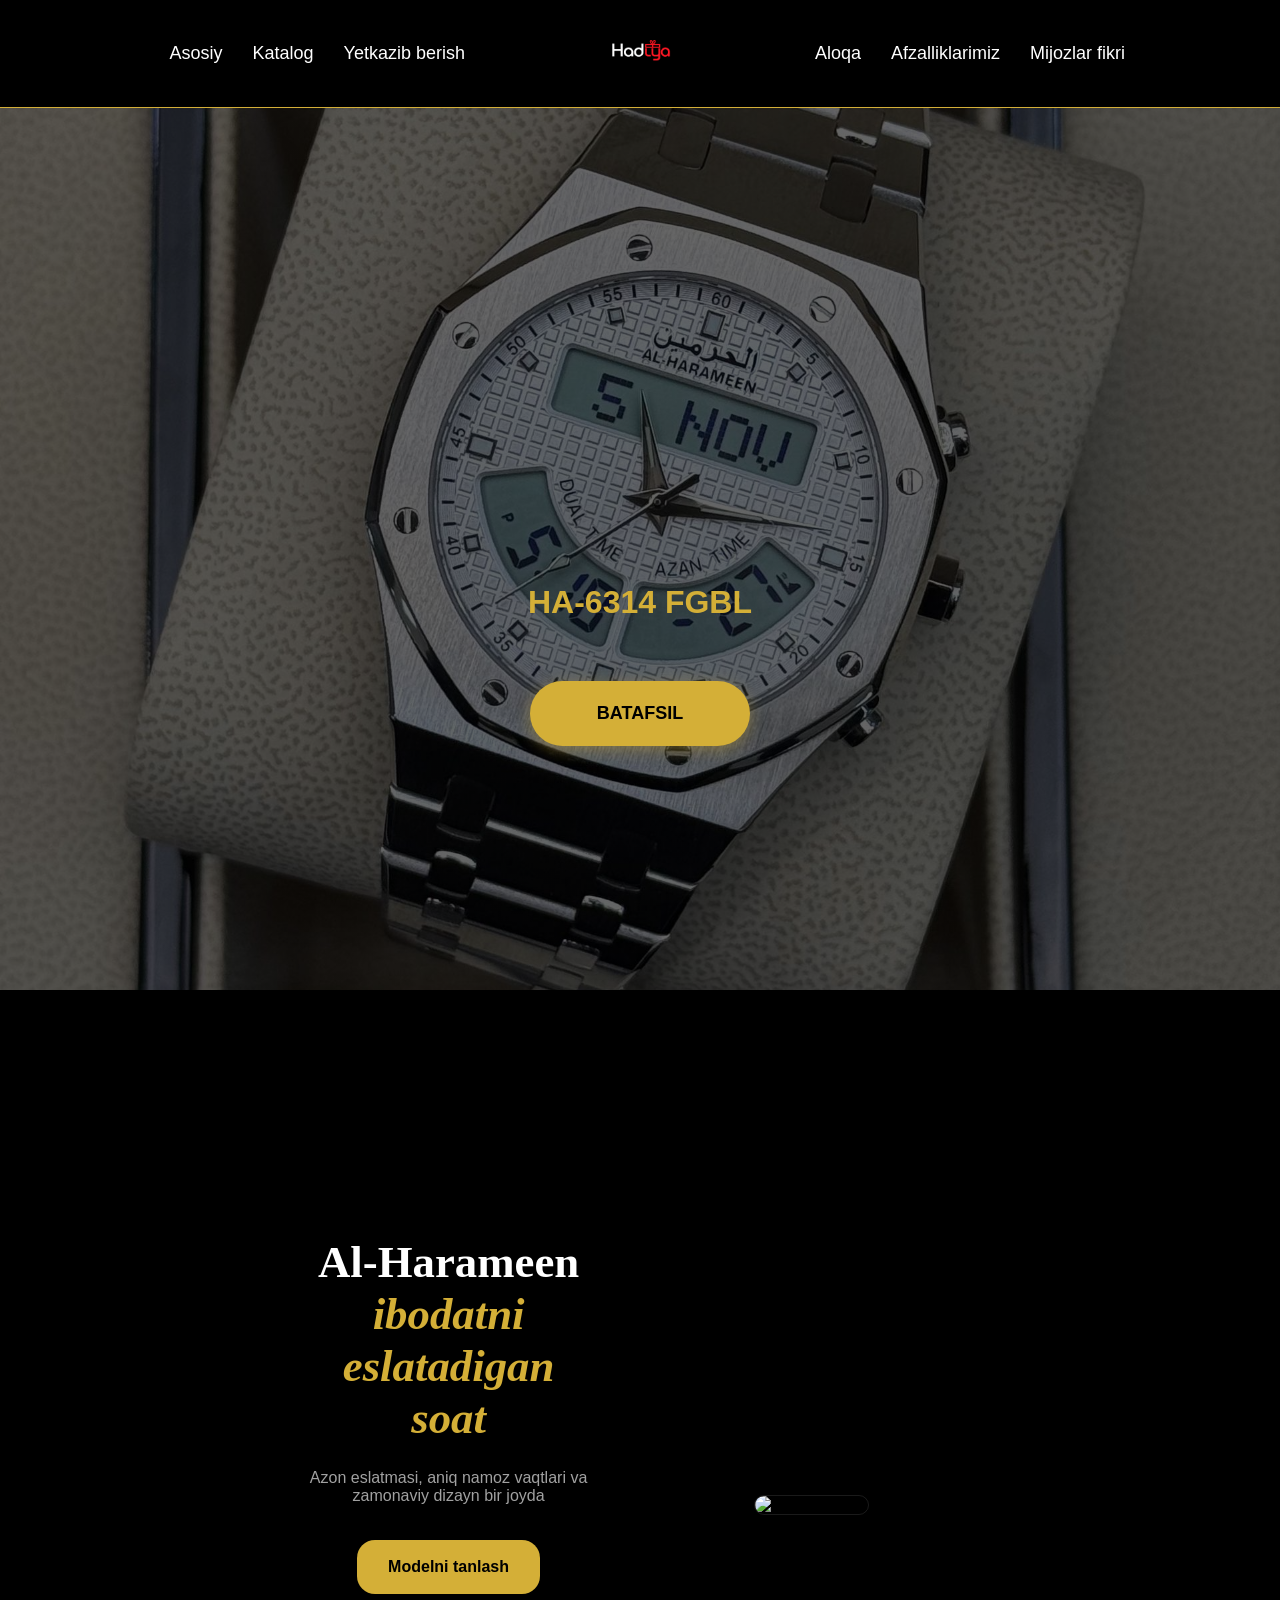
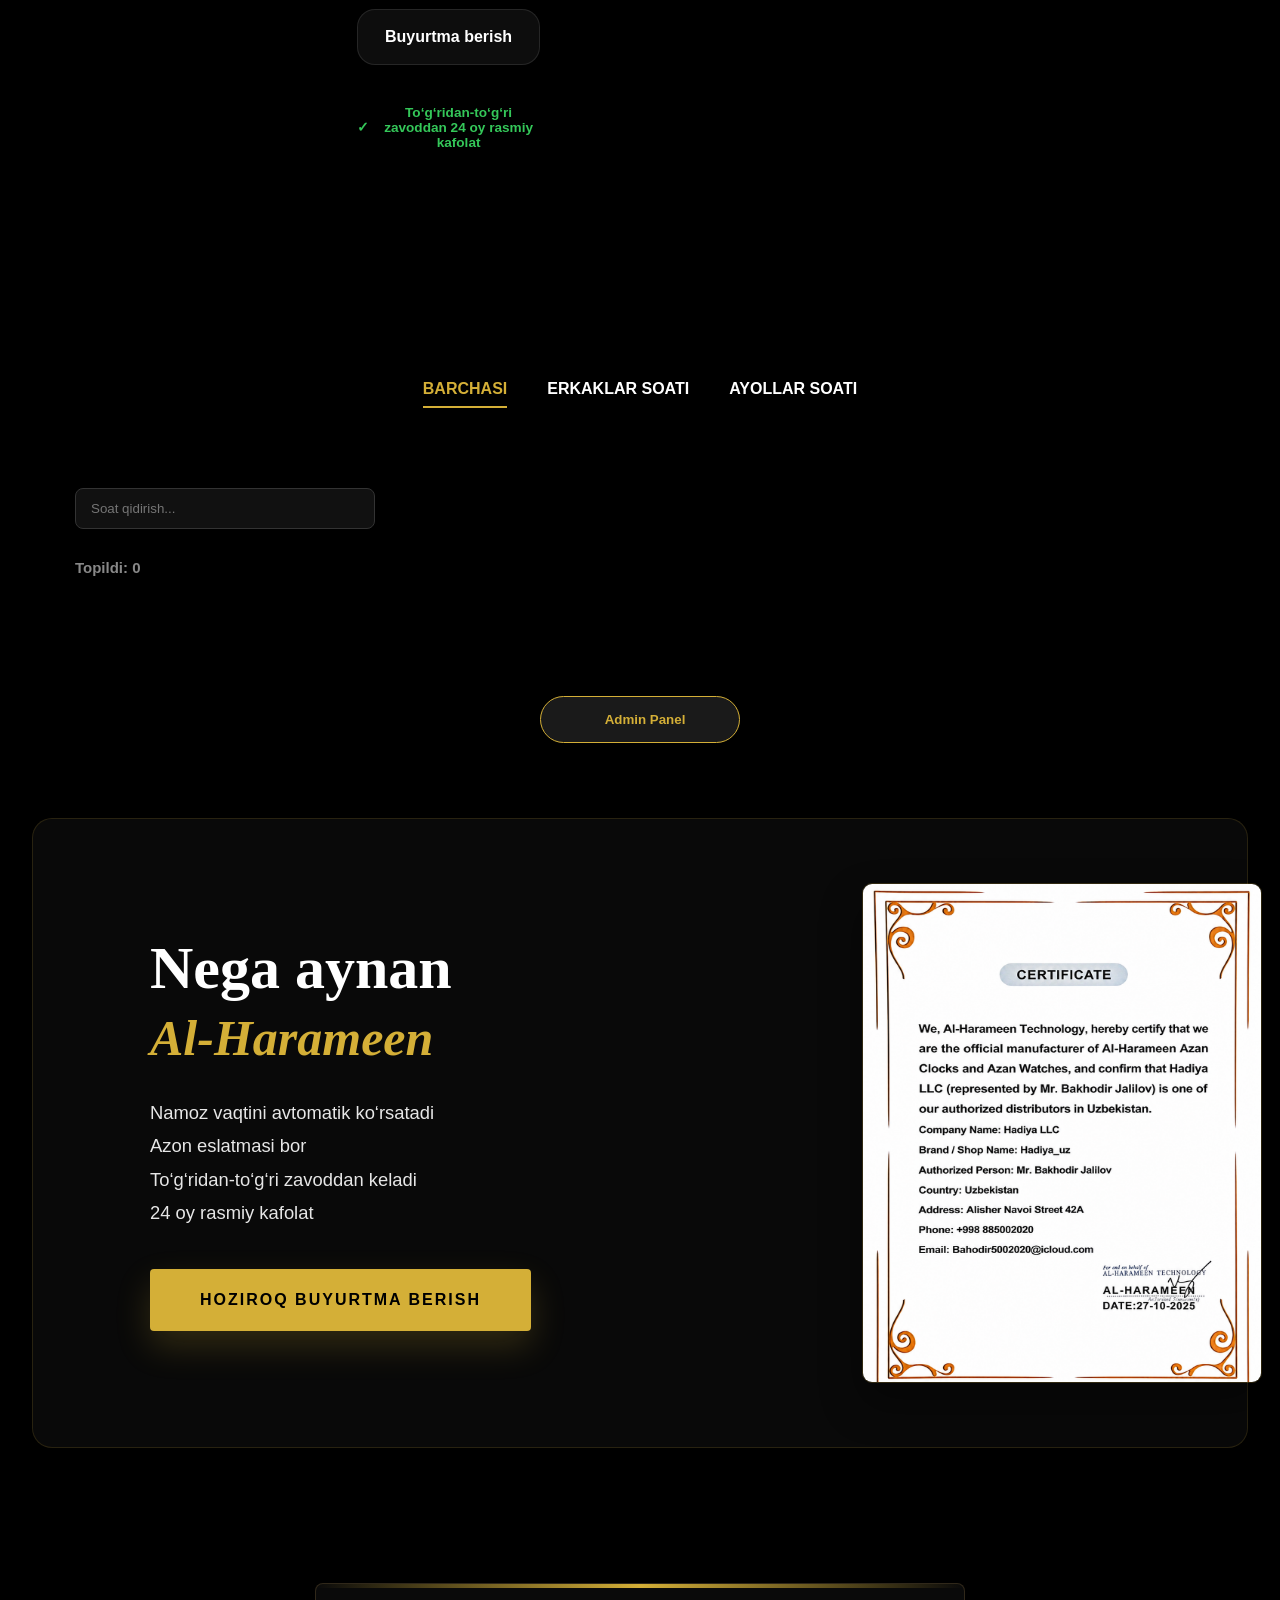
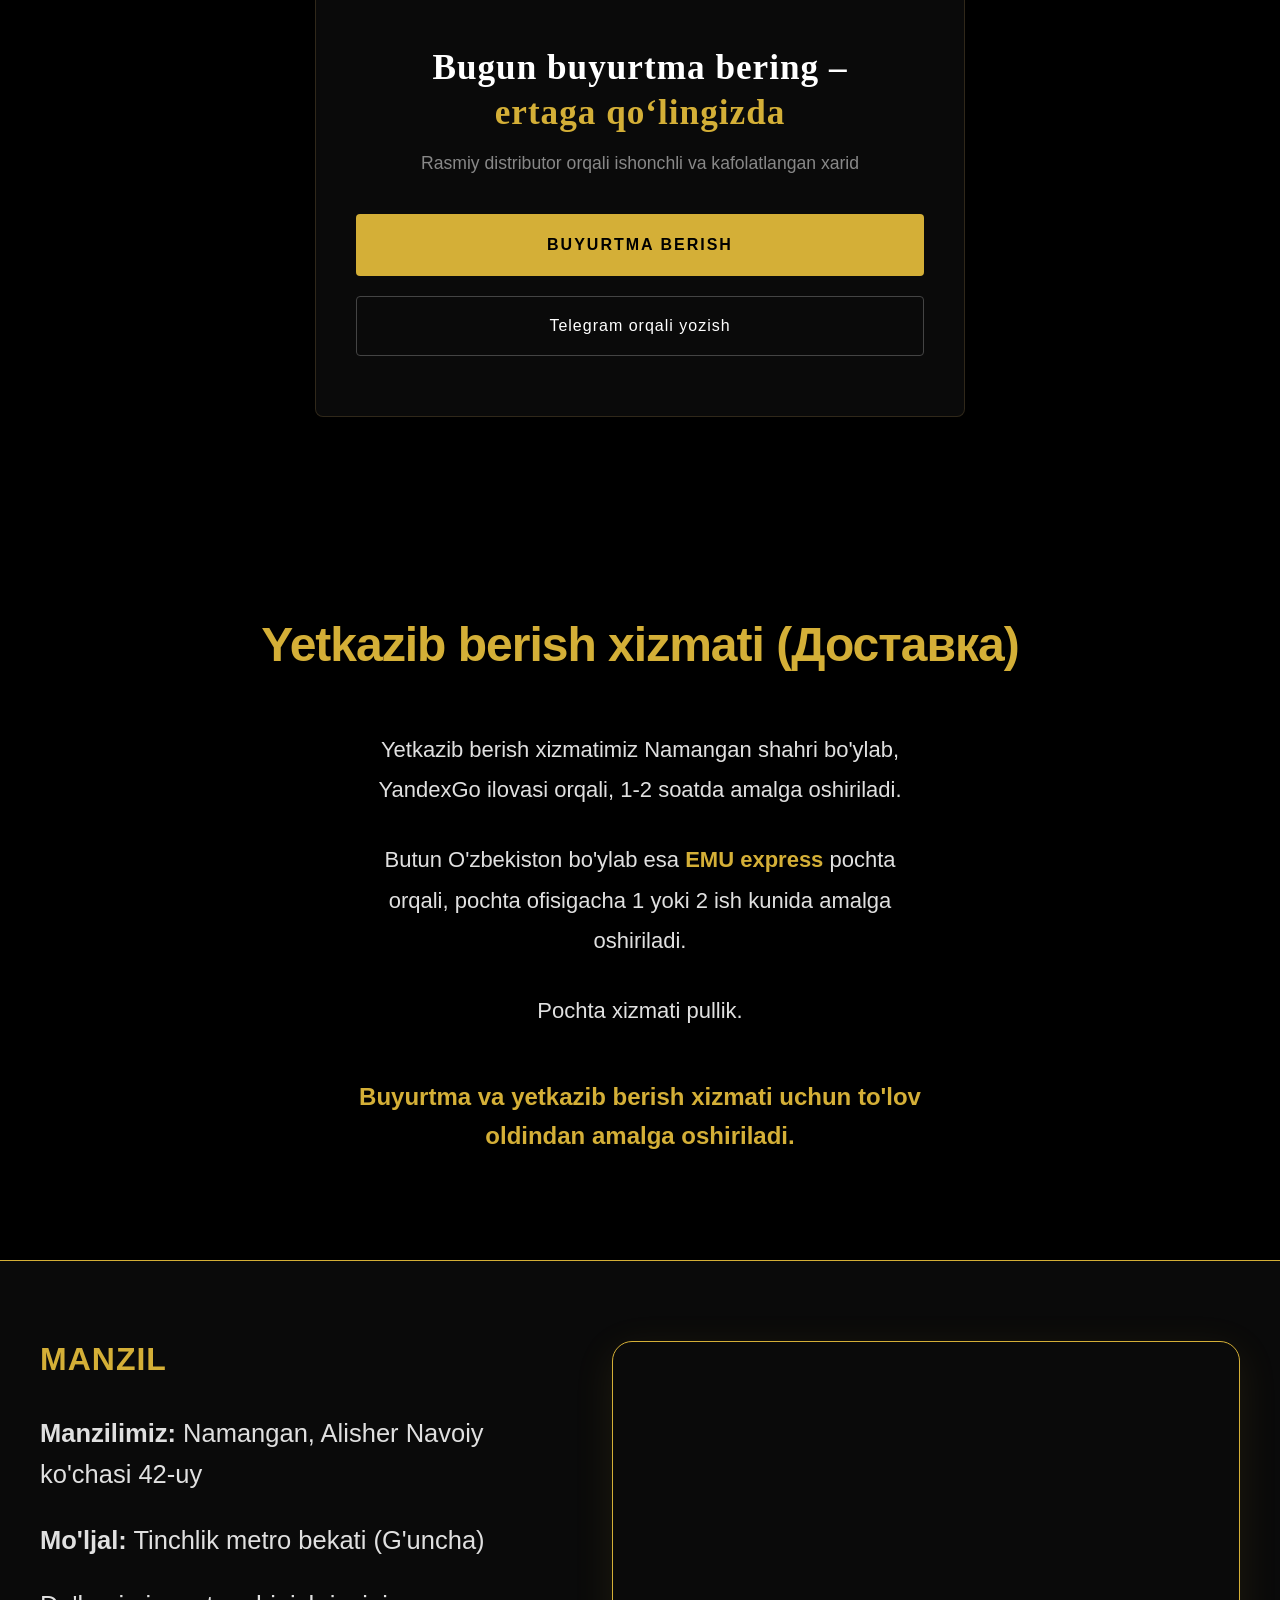
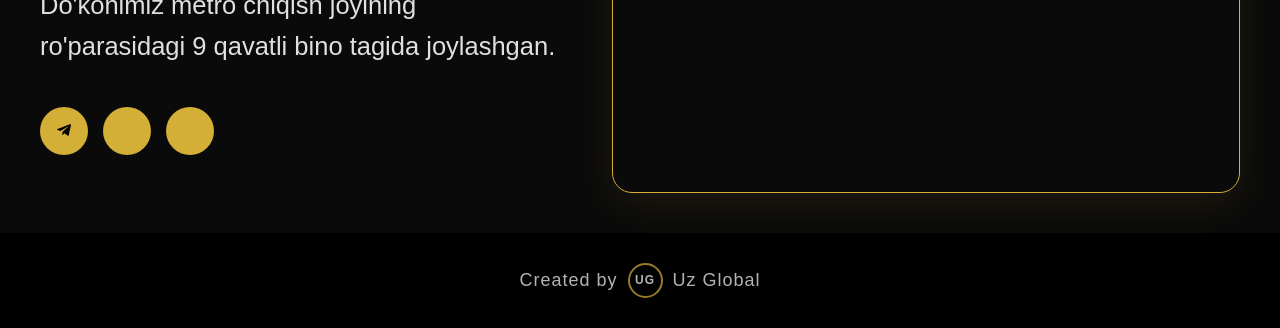
==== commit c278011e: "logo va certifikat rasmlari to'g'irlandi" ====
--- a/index.html
+++ b/index.html
@@ -21,7 +21,7 @@
             <li><a href="#price-container">Katalog</a></li>
             <li><a href="#delivery-section">Yetkazib berish</a></li>
         </ul>
-        <img src="logo.jpg.png" alt="Logo" class="logo">
+        <img src="logo.png" alt="Logo" class="logo">
 
         <div class="nav-right-group">
             <div class="search-container" id="searchContainer">
@@ -170,7 +170,7 @@
                         <span id="orderQty" style="font-weight: bold;">1</span>
                         <button onclick="updateQty(1)">+</button>
                     </div>
-                    <p id="modalPriceDisplay" style="color: #666; margin: 0;">0 UZS</p>
+                    <p id="modalPriceDisplay" style="color: #666; margin: 0;">0 so'm</p>
                 </div>
             </div>
             <div class="order-form">
@@ -179,8 +179,8 @@
                 <input type="text" id="custTg" placeholder="Telegram (Masalan: @username)">
                 <textarea id="custAddr" placeholder="Yetkazib berish manzili"></textarea>
                 <div style="display: flex; justify-content: space-between; margin: 15px 0; font-weight: bold;">
-                    <span>Jami summa:</span>
-                    <span id="orderFinalPrice">0 UZS</span>
+                    <span>Jami summa:</span>>
+                    <span id="orderFinalPrice">0 so'mm</span>
                 </div>
                 <button class="order-submit-btn" onclick="processOrder('')">YUBORISH</button>
             </div>
@@ -198,7 +198,7 @@
         <div class="cart-panel-footer">
             <div class="total-row">
                 <span>Jami summa:</span>
-                <span id="cartPanelTotal">0 UZS</span>
+                <span id="cartPanelTotal">0 so'm</span>
             </div>
             <button class="checkout-btn" id="orderQtyWrapper" ni onclick="openOrderModalFromCart()">BUYURTMANI
                 RASMIYLASHTIRISH</button>
@@ -226,7 +226,7 @@
                 <button class="order-now-btn" onclick="openOrderModal()">Hoziroq buyurtma berish</button>
             </div>
             <div class="certifikate">
-                <img src="certifikate.jpg" alt="Al-Harameen Sertifikati">
+                <img src="certifikate.png" alt="Al-Harameen Sertifikati">
             </div>
         </div>
     </section>
--- a/style.css
+++ b/style.css
@@ -1601,7 +1601,7 @@
     }
 
     .filter-link {
-        font-size: 11px;
+        font-size: 13px;
         padding-bottom: 5px;
         color: #D4AF37;
     }
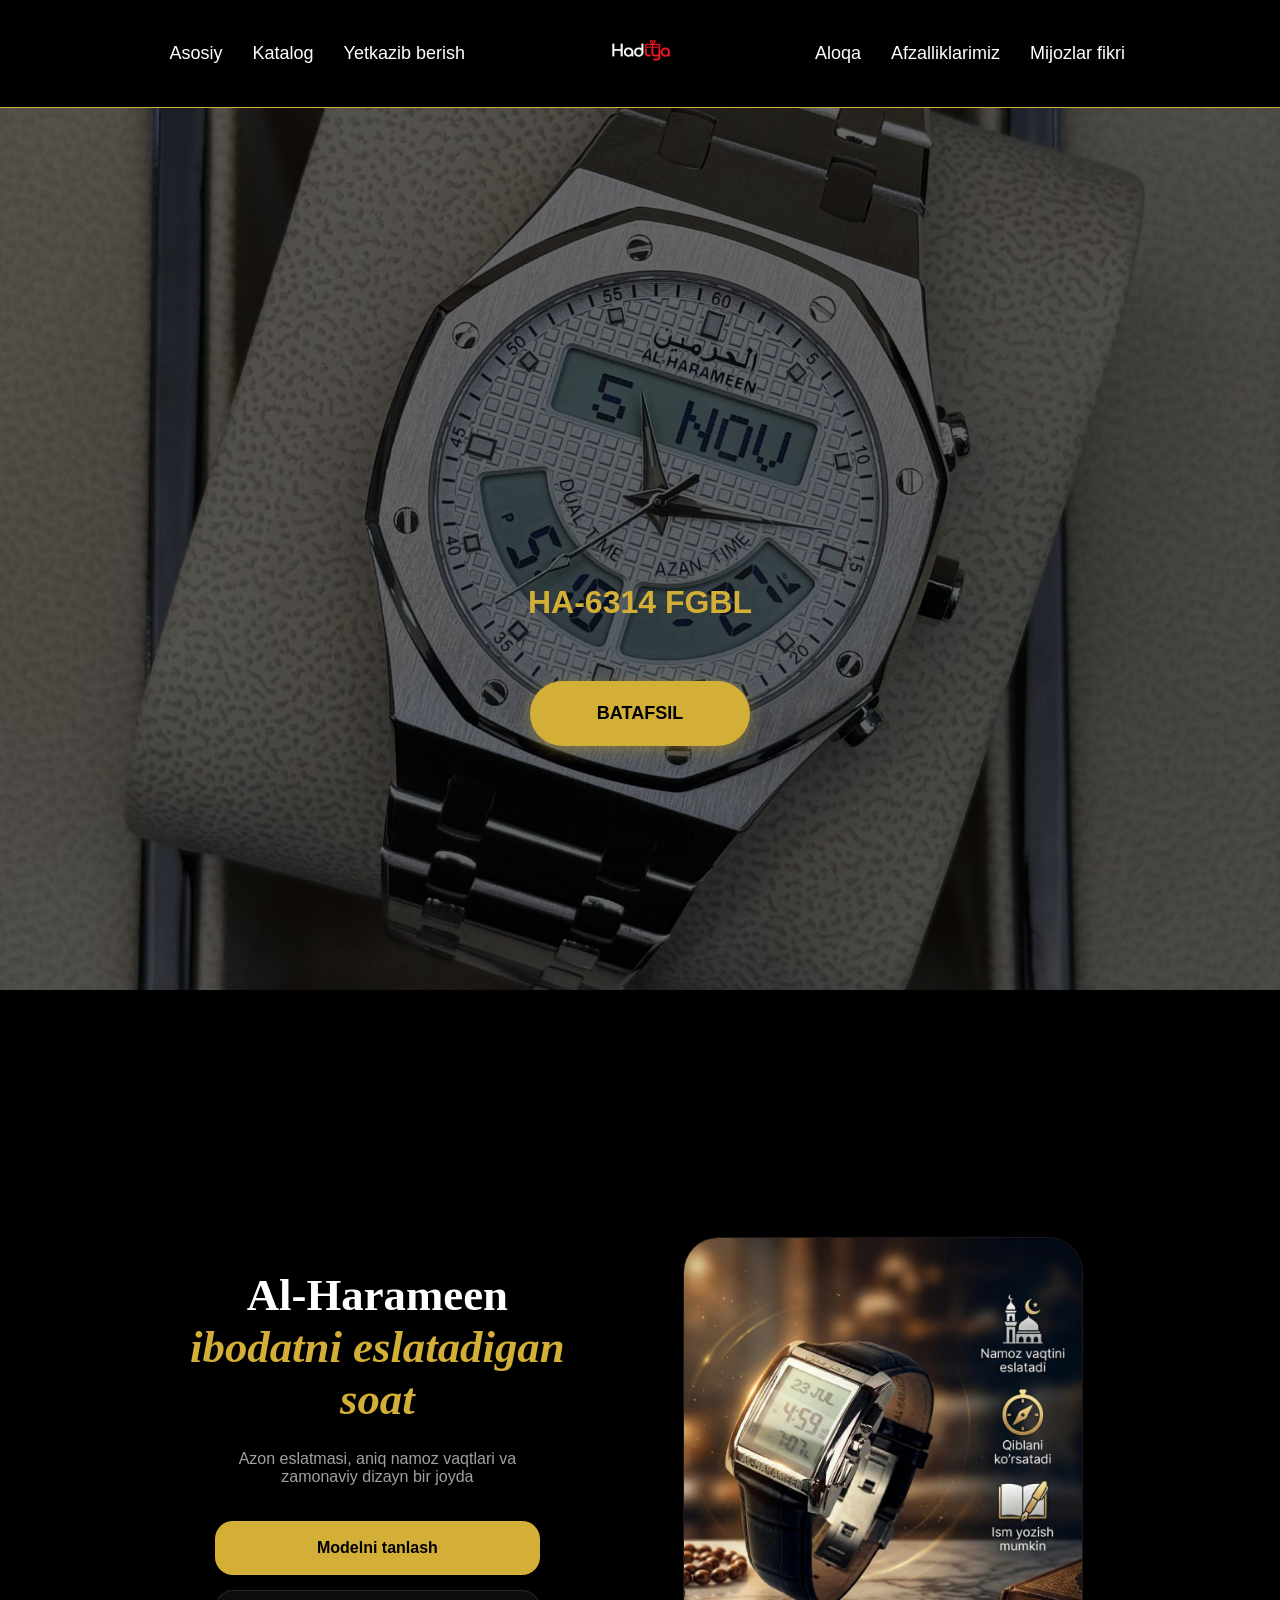
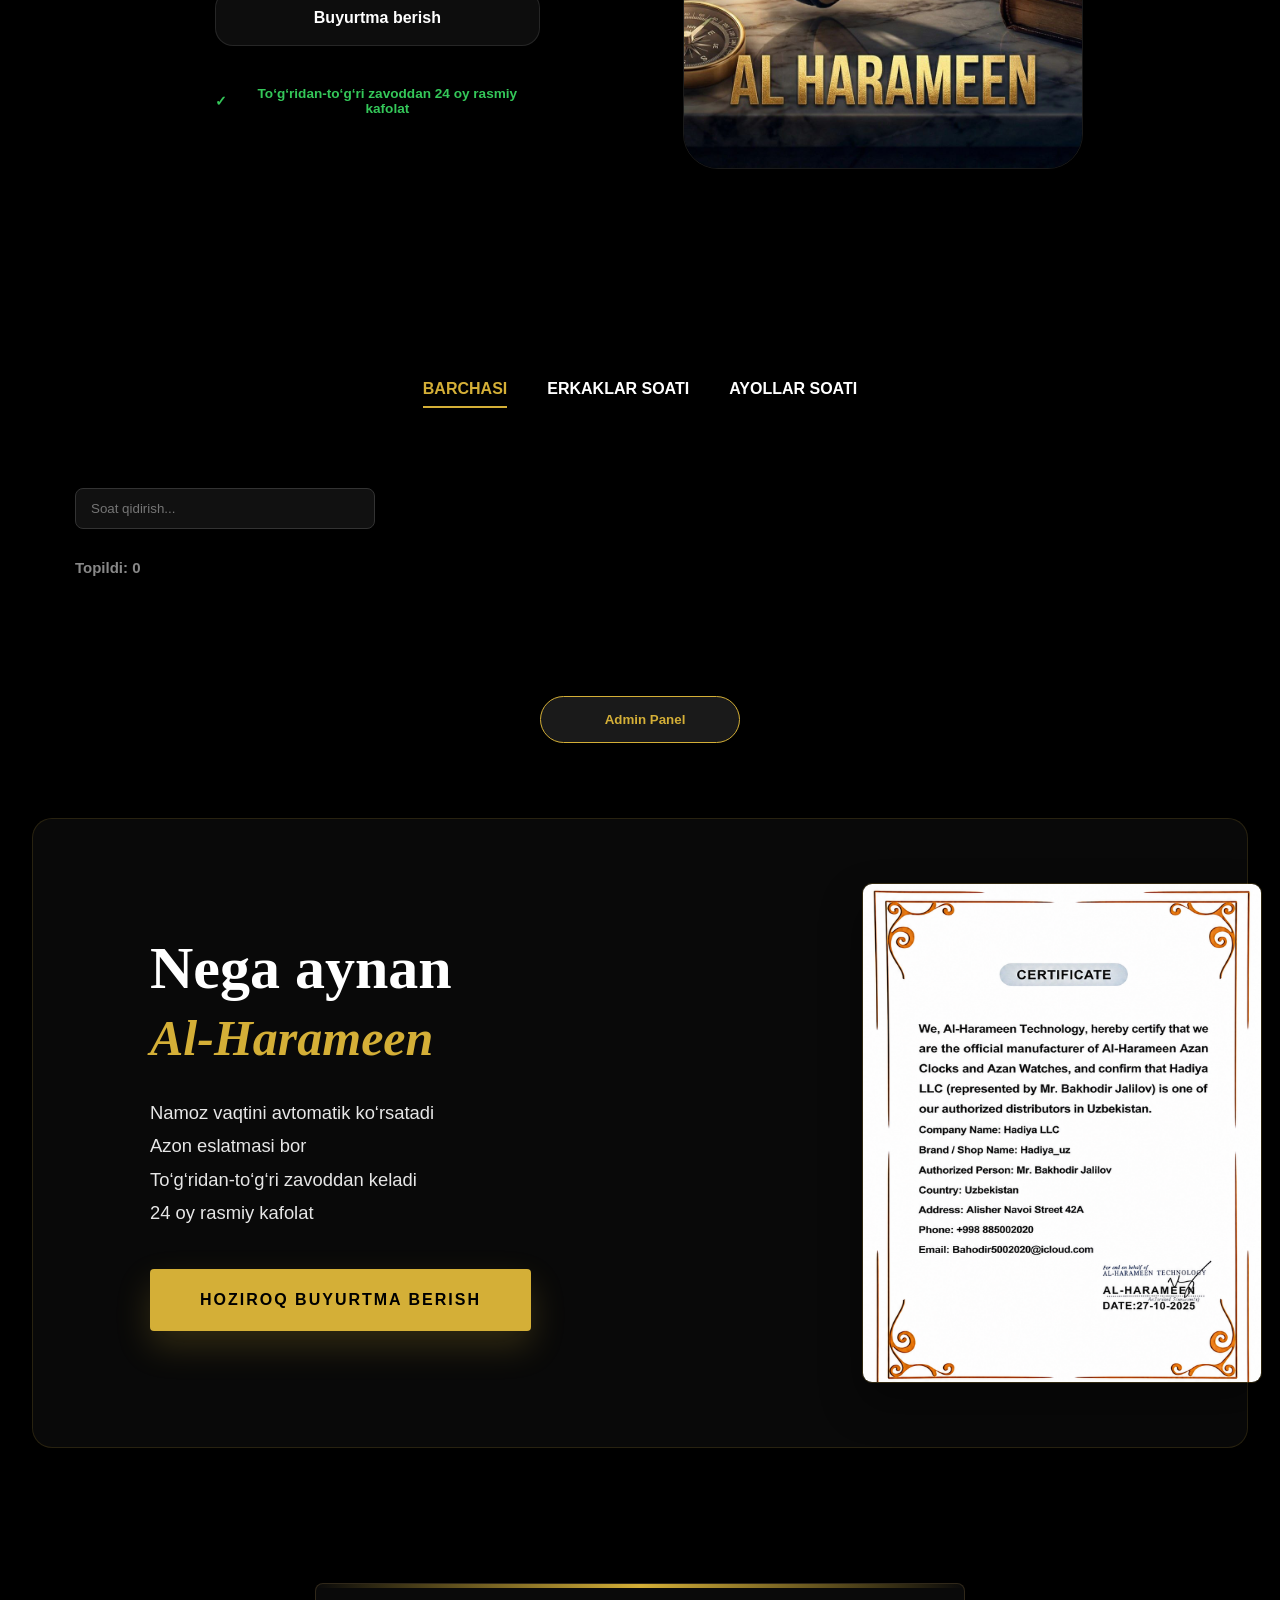
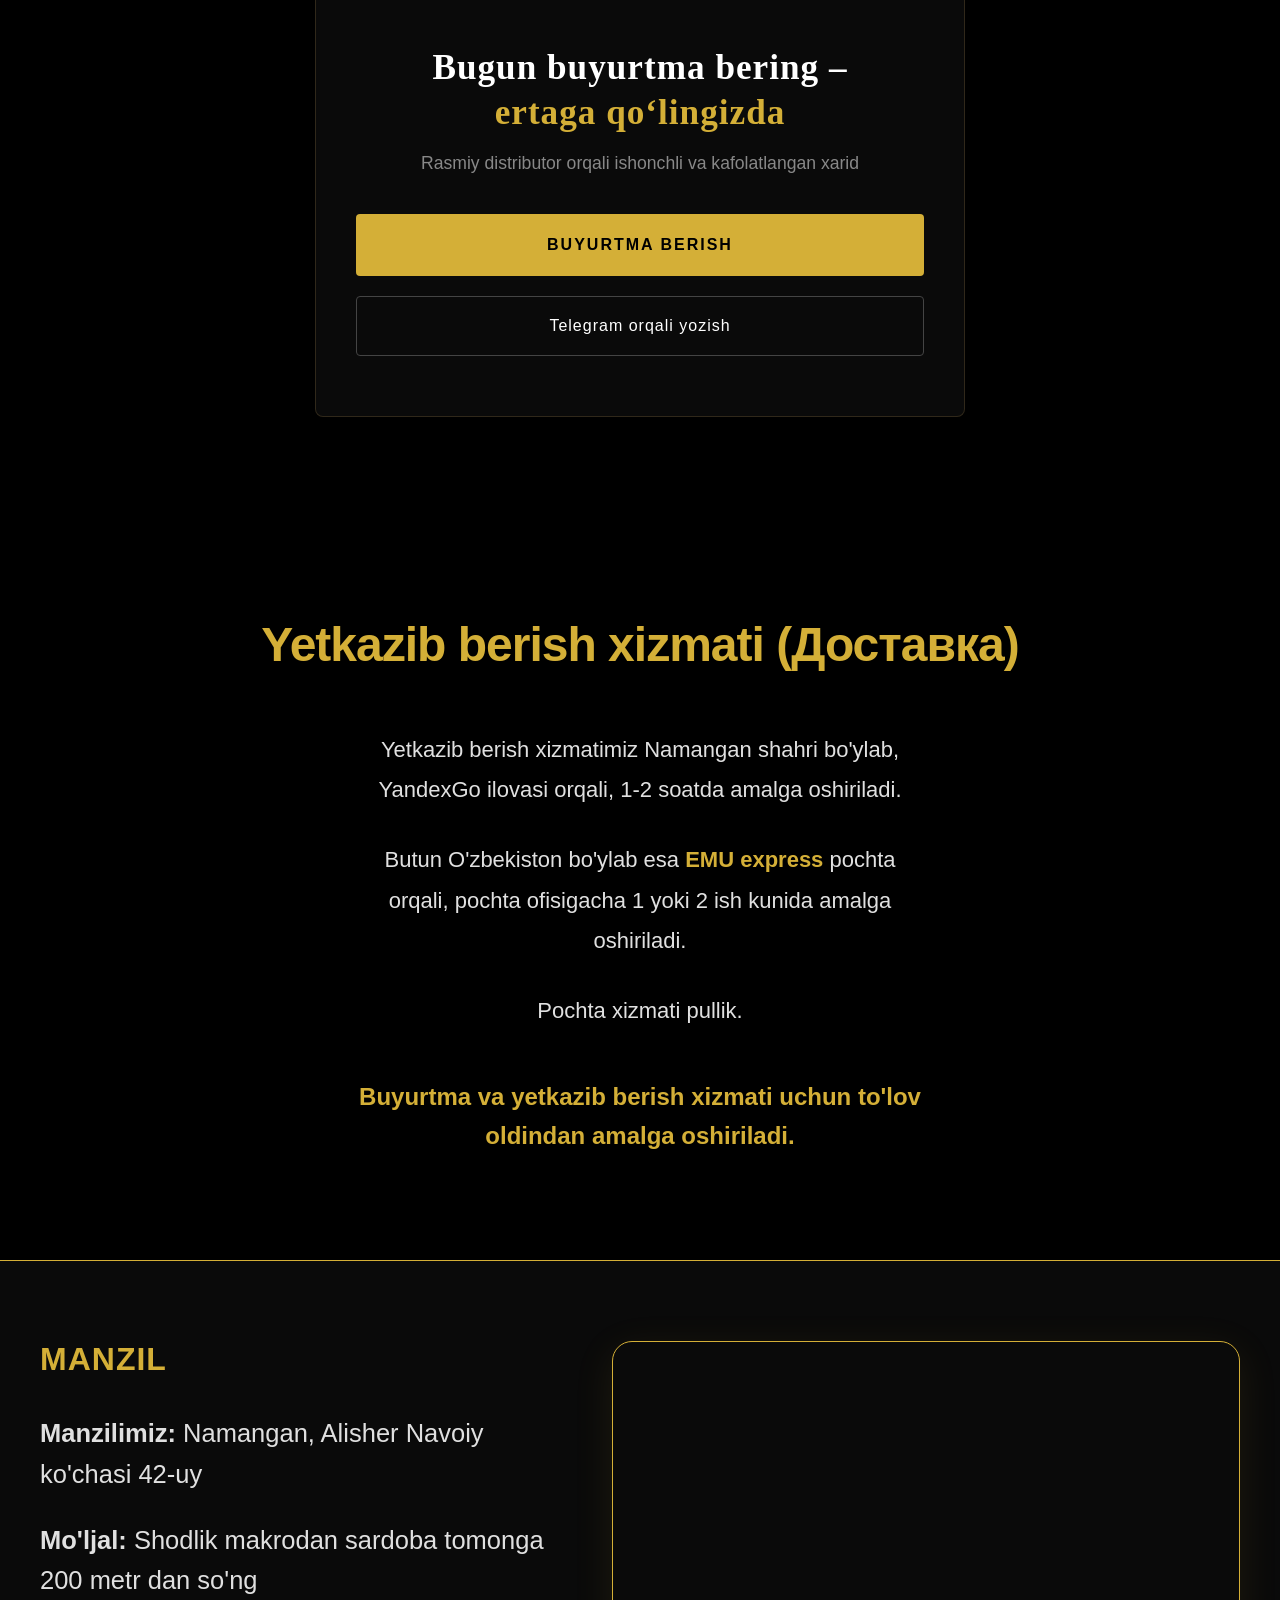
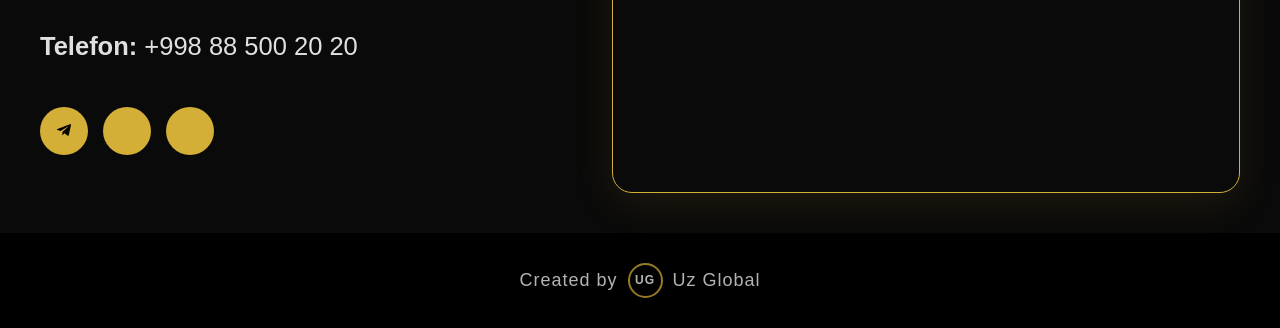
==== commit 522ff49d: "numbers and links fixed by me" ====
--- a/index.html
+++ b/index.html
@@ -101,7 +101,7 @@
             </div>
             <div class="hero-visual">
                 <div class="glow-effect"></div>
-                <img src="https://s3.fortifai.uz/shop/moderation/partner-1294/1774592868-photo_2026-03-27_11-20-52.jpg"
+                <img src="Al_harameen.jpg"
                     alt="Luxury Watch" class="floating-img">
             </div>
         </div>
@@ -223,7 +223,7 @@
                     To‘g‘ridan-to‘g‘ri zavoddan keladi<br>
                     24 oy rasmiy kafolat
                 </p>
-                <button class="order-now-btn" onclick="openOrderModal()">Hoziroq buyurtma berish</button>
+                <button a href="#product=list" class="order-now-btn">Hoziroq buyurtma berish</button>
             </div>
             <div class="certifikate">
                 <img src="certifikate.png" alt="Al-Harameen Sertifikati">
@@ -241,10 +241,10 @@
                     <p>Rasmiy distributor orqali ishonchli va kafolatlangan xarid</p>
 
                     <div class="action-buttons">
-                        <a href="tel:+998940200454" class="btn-main-order">
+                        <a href="#product-list" class="btn-main-order">
                             <i class="fas fa-check-circle"></i> Buyurtma berish
                         </a>
-                        <a href="https://t.me/hadya_watch" class="btn-tg-order">
+                        <a href="https://t.me/@Hadiya_admin" class="btn-tg-order">
                             <i class="fab fa-telegram-plane"></i> Telegram orqali yozish
                         </a>
                     </div>
@@ -288,18 +288,18 @@
 
                 <div class="footer-details">
                     <p><strong>Manzilimiz:</strong> Namangan, Alisher Navoiy ko'chasi 42-uy</p>
-                    <p><strong>Mo'ljal:</strong> Tinchlik metro bekati (G'uncha)</p>
-                    <p>Do'konimiz metro chiqish joyining ro'parasidagi 9 qavatli bino tagida joylashgan.</p>
+                    <p><strong>Mo'ljal:</strong> Shodlik makrodan sardoba tomonga 200 metr dan so'ng</p>
+                    <p><strong>Telefon:</strong> +998 88 500 20 20</p>
                 </div>
 
                 <div class="social-icons">
-                    <a href="https://t.me/asrorbek_dev0" class="icon-link telegram">
+                    <a href="https://t.me/Hadiya_Suvenir" class="icon-link telegram">
                         <i class="fab fa-telegram-plane"><img src="telegram.png" alt=""></i>
                     </a>
-                    <a href="https://www.instagram.com/asror.bek726" class="icon-link instagram">
+                    <a href="https://www.instagram.com/hadiya_uz" class="icon-link instagram">
                         <i class="fab fa-instagram"><ion-icon name="logo-instagram"></ion-icon></i>
                     </a>
-                    <a href="tel:+998917691530" class="icon-link phone">
+                    <a href="tel:+998885002020" class="icon-link phone">
                         <i class="fas fa-phone-alt"><ion-icon name="call-outline"></ion-icon></i>
                     </a>
                 </div>
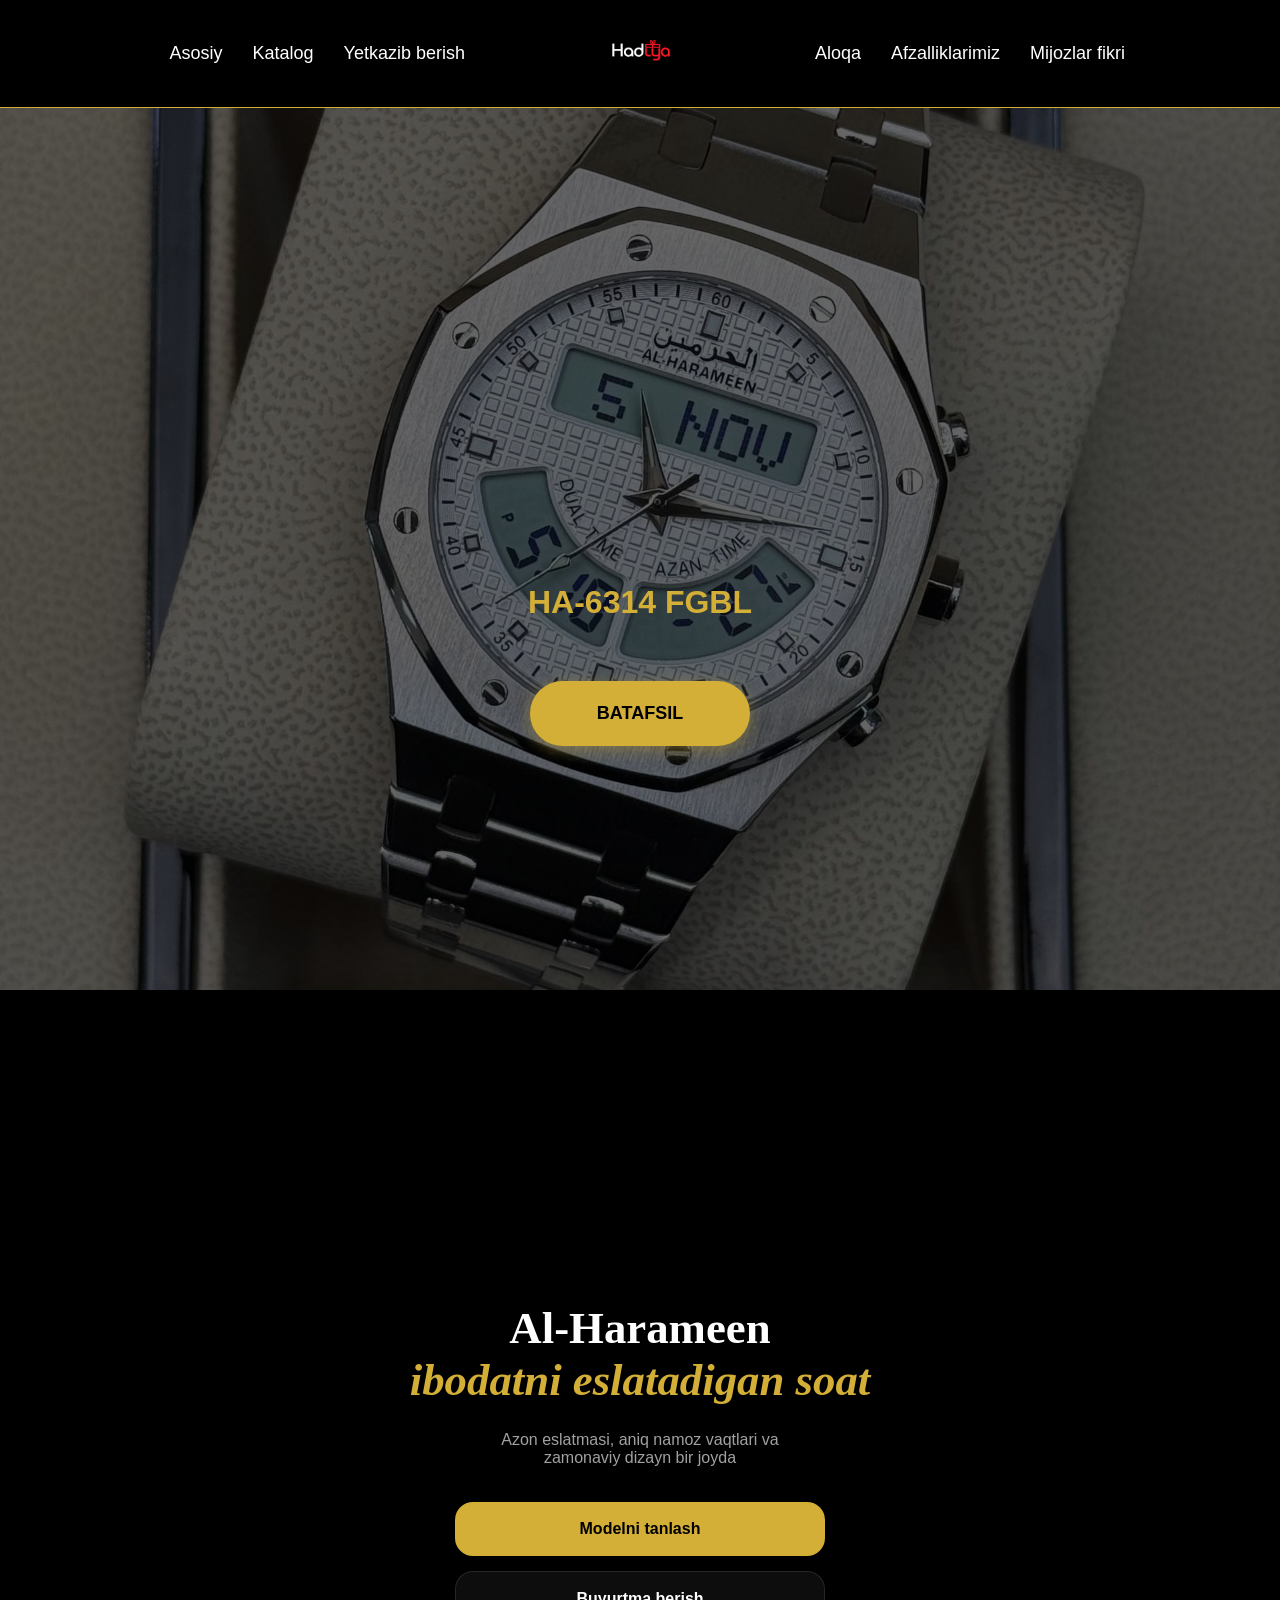
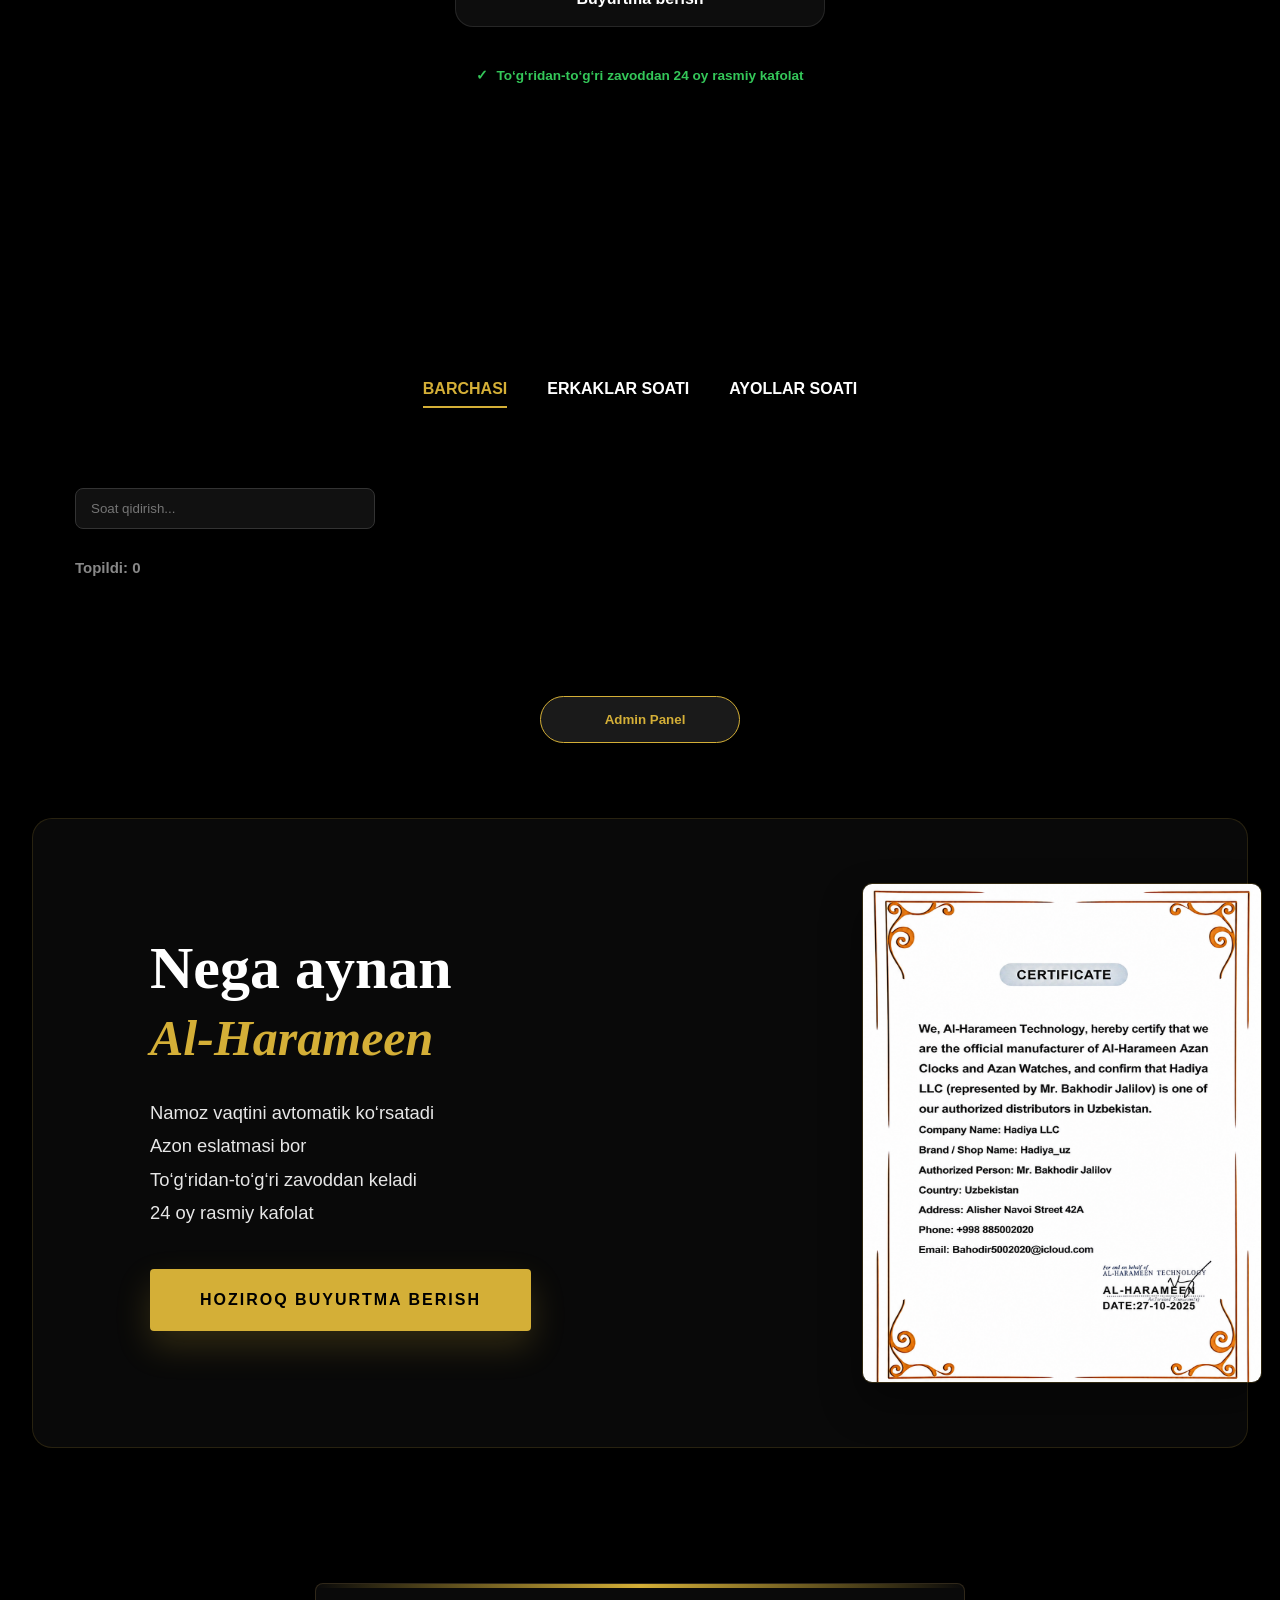
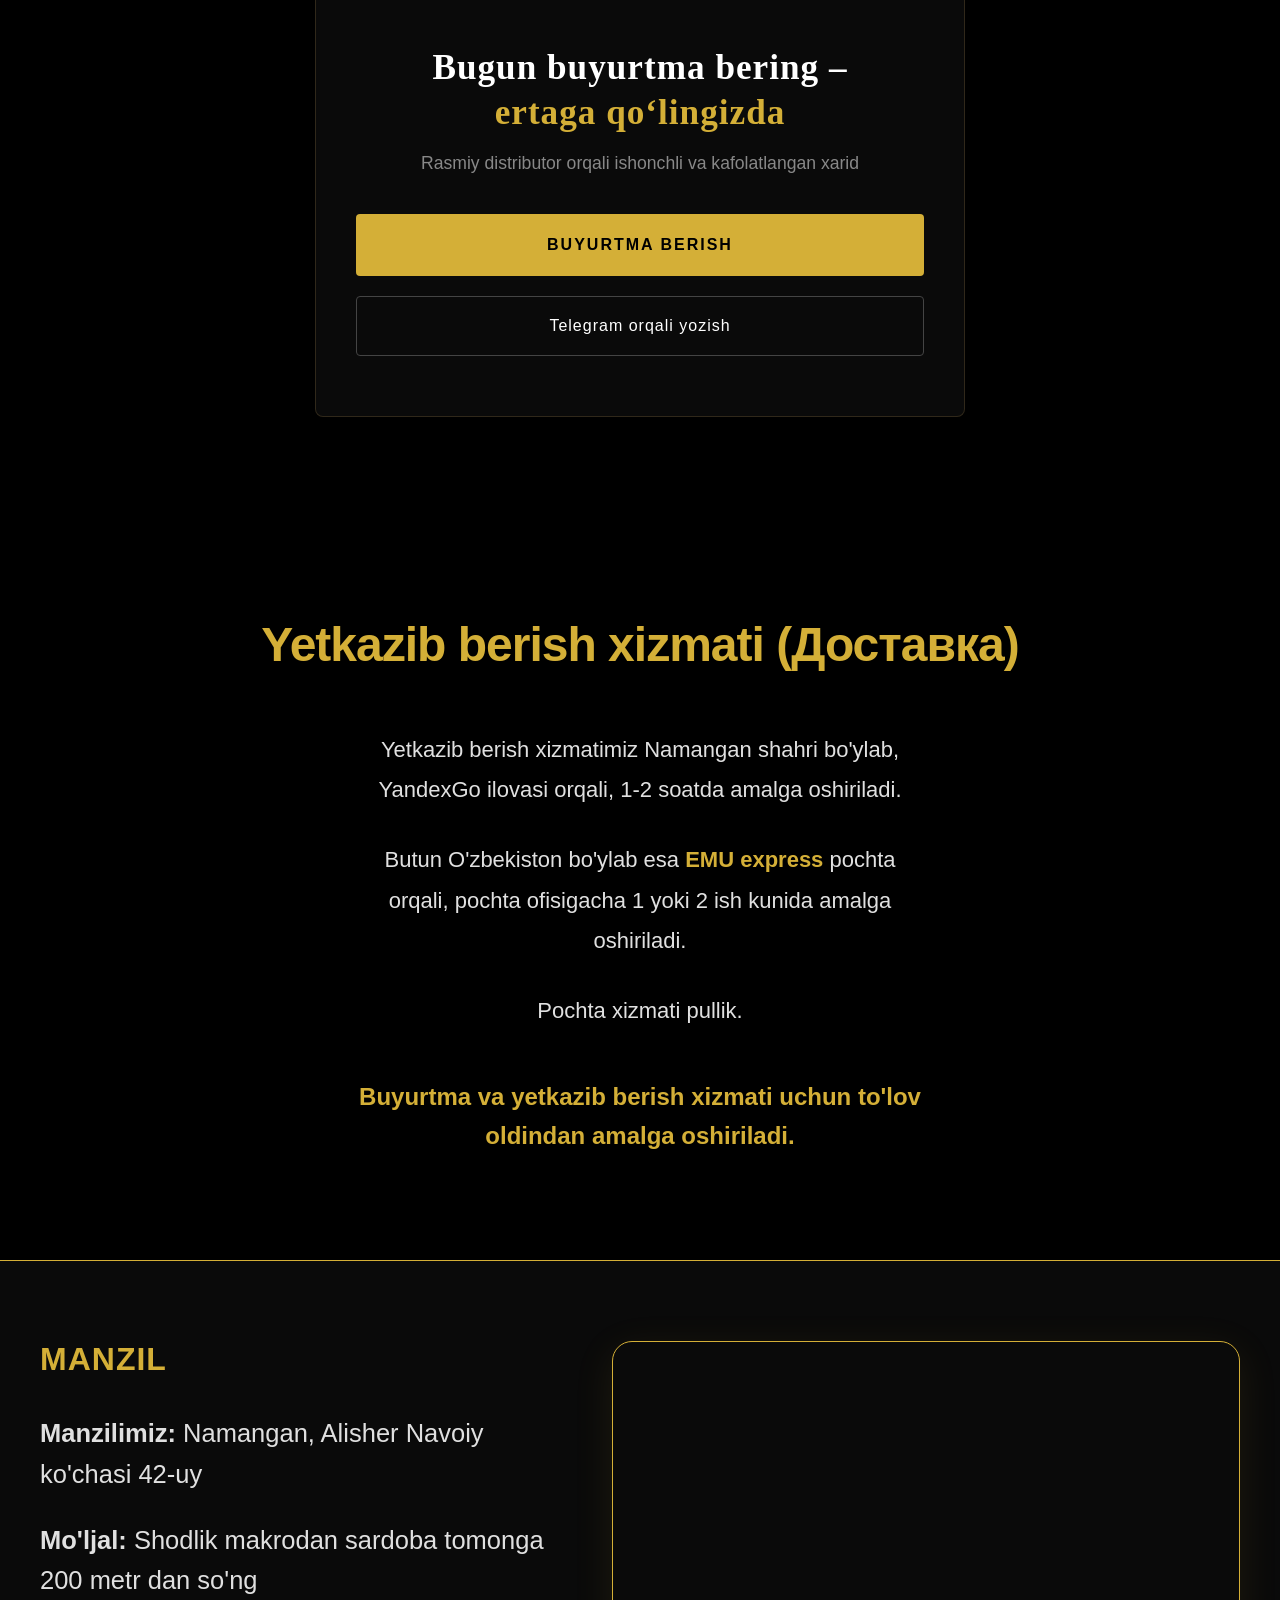
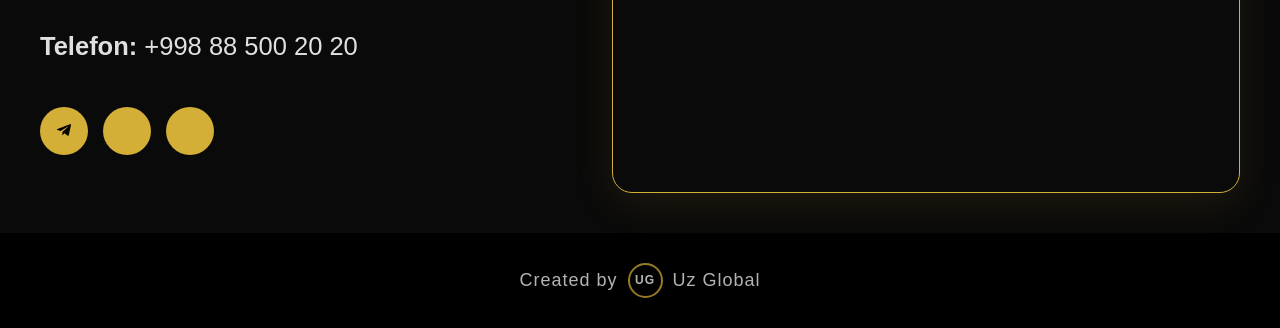
==== commit 2c9ada79: "deleted: hero-visual qismi toxtatildi" ====
--- a/index.html
+++ b/index.html
@@ -81,7 +81,7 @@
     </div>
     <section id="hero-mobile" class="hero-mobile">
     </section>
-    
+
     <section id="home" class="hero">
         <div class="hero-wrapper">
             <div class="hero-text">
@@ -99,12 +99,11 @@
                     </div>
                 </div>
             </div>
-            <div class="hero-visual">
+            <!-- <div class="hero-visual">
                 <div class="glow-effect"></div>
-                <img src="Al_harameen.jpg"
-                    alt="Luxury Watch" class="floating-img">
-            </div>
-        </div>
+                <img src="Al_harameen.jpg" alt="Luxury Watch" class="floating-img">
+            </div>
+        </div> -->
     </section>
 
     <div class="product-section">
@@ -215,7 +214,7 @@
         <div class="cta-blur-bg"></div>
 
         <!-- Kontent qatlami -->
-        <div class="container cta-wrapper">
+        <div class="container cta-wrapper" id="container cta-wrapper">
             <div class="cta-content" data-reveal>
                 <h1>Nega aynan <br><span>Al-Harameen</span></h1>
                 <p>Namoz vaqtini avtomatik ko‘rsatadi<br>
@@ -230,7 +229,12 @@
             </div>
         </div>
     </section>
-
+<!-- 
+    <button class="home-btn" onclick="window.location.href='pages/pages.html?id=${data.id}&type=hero'">
+
+        BATAFSIL
+
+    </button> -->
 
     <section class="final-section">
         <div class="container">
--- a/style.css
+++ b/style.css
@@ -1550,6 +1550,7 @@
         display: block;
         width: 100%;
         height: 50%;
+        font-size: 1px;
     }
 
     .home {
@@ -1564,7 +1565,7 @@
 
     .hometext {
         color: #D4AF37;
-        font-size: 26px;
+        font-size: 1px;
         padding: 50px 20px 0px 20px;
         font-weight: 600;
         letter-spacing: 2px;
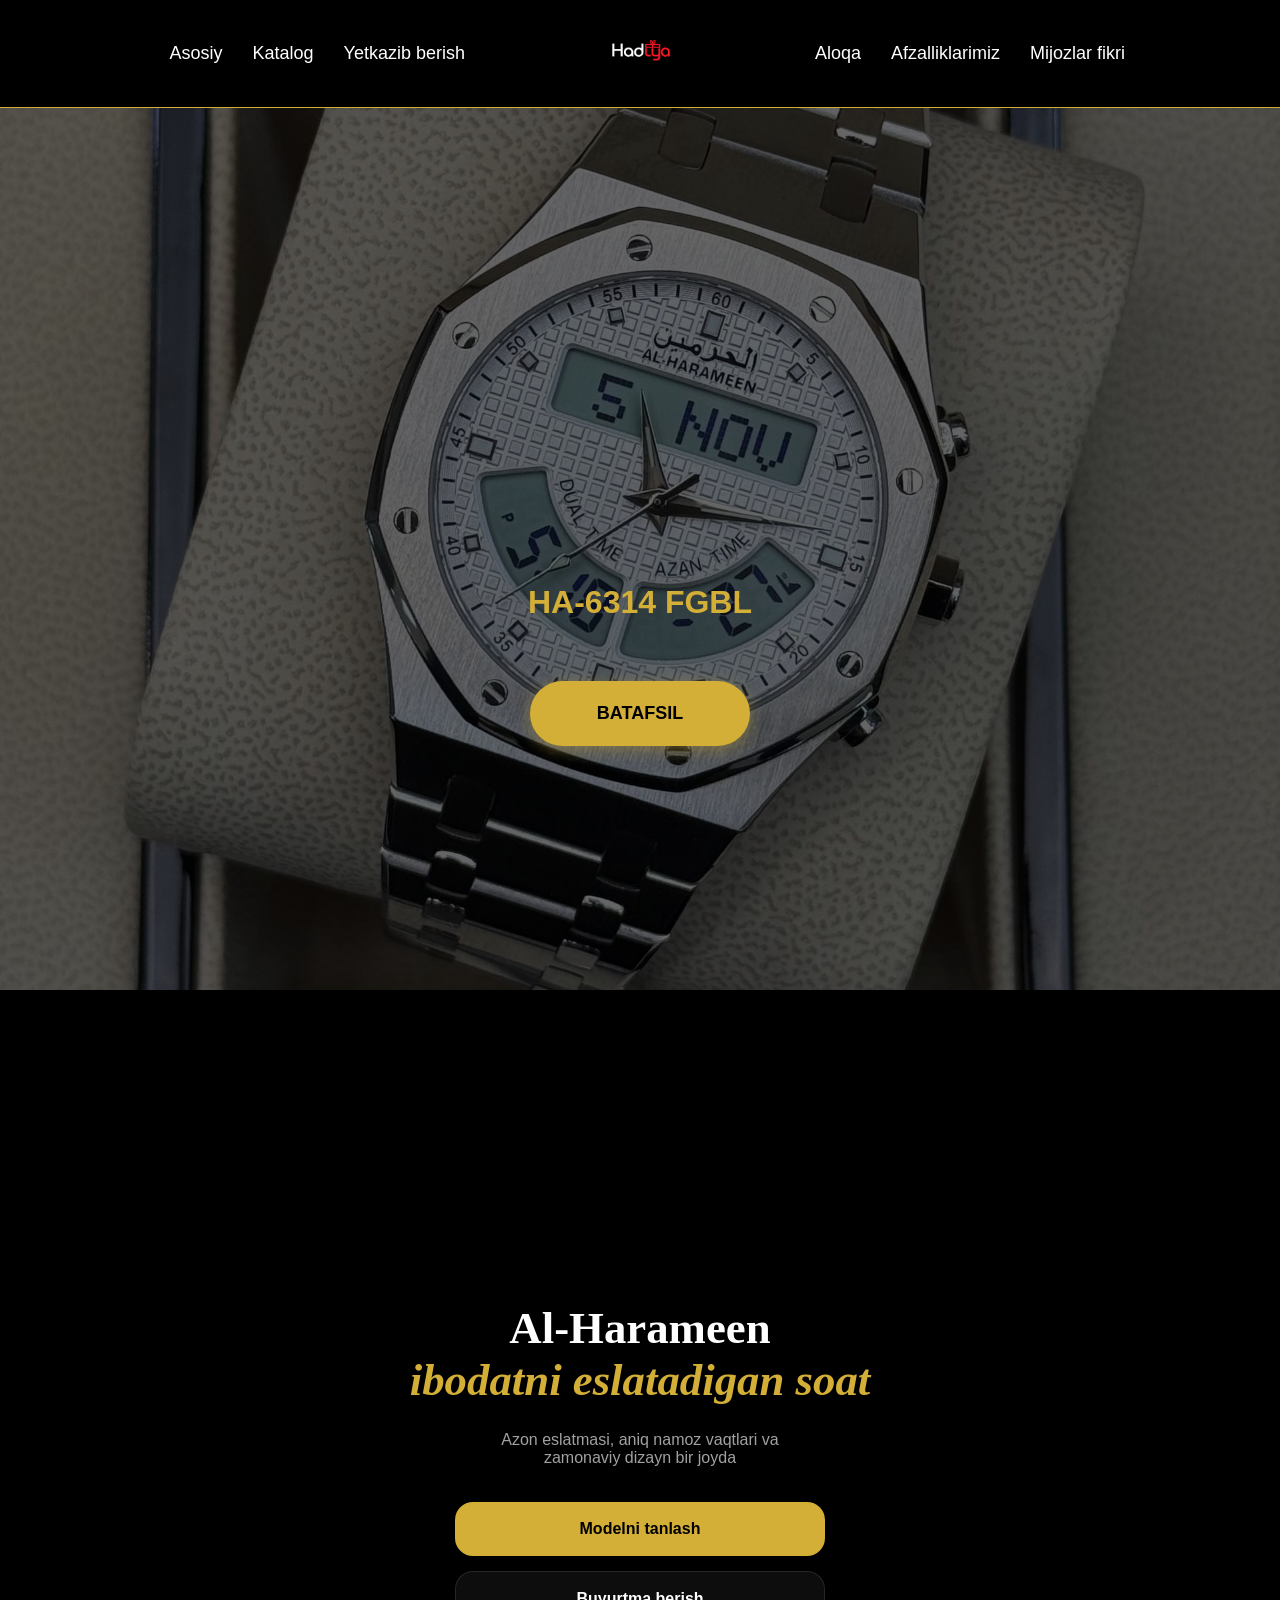
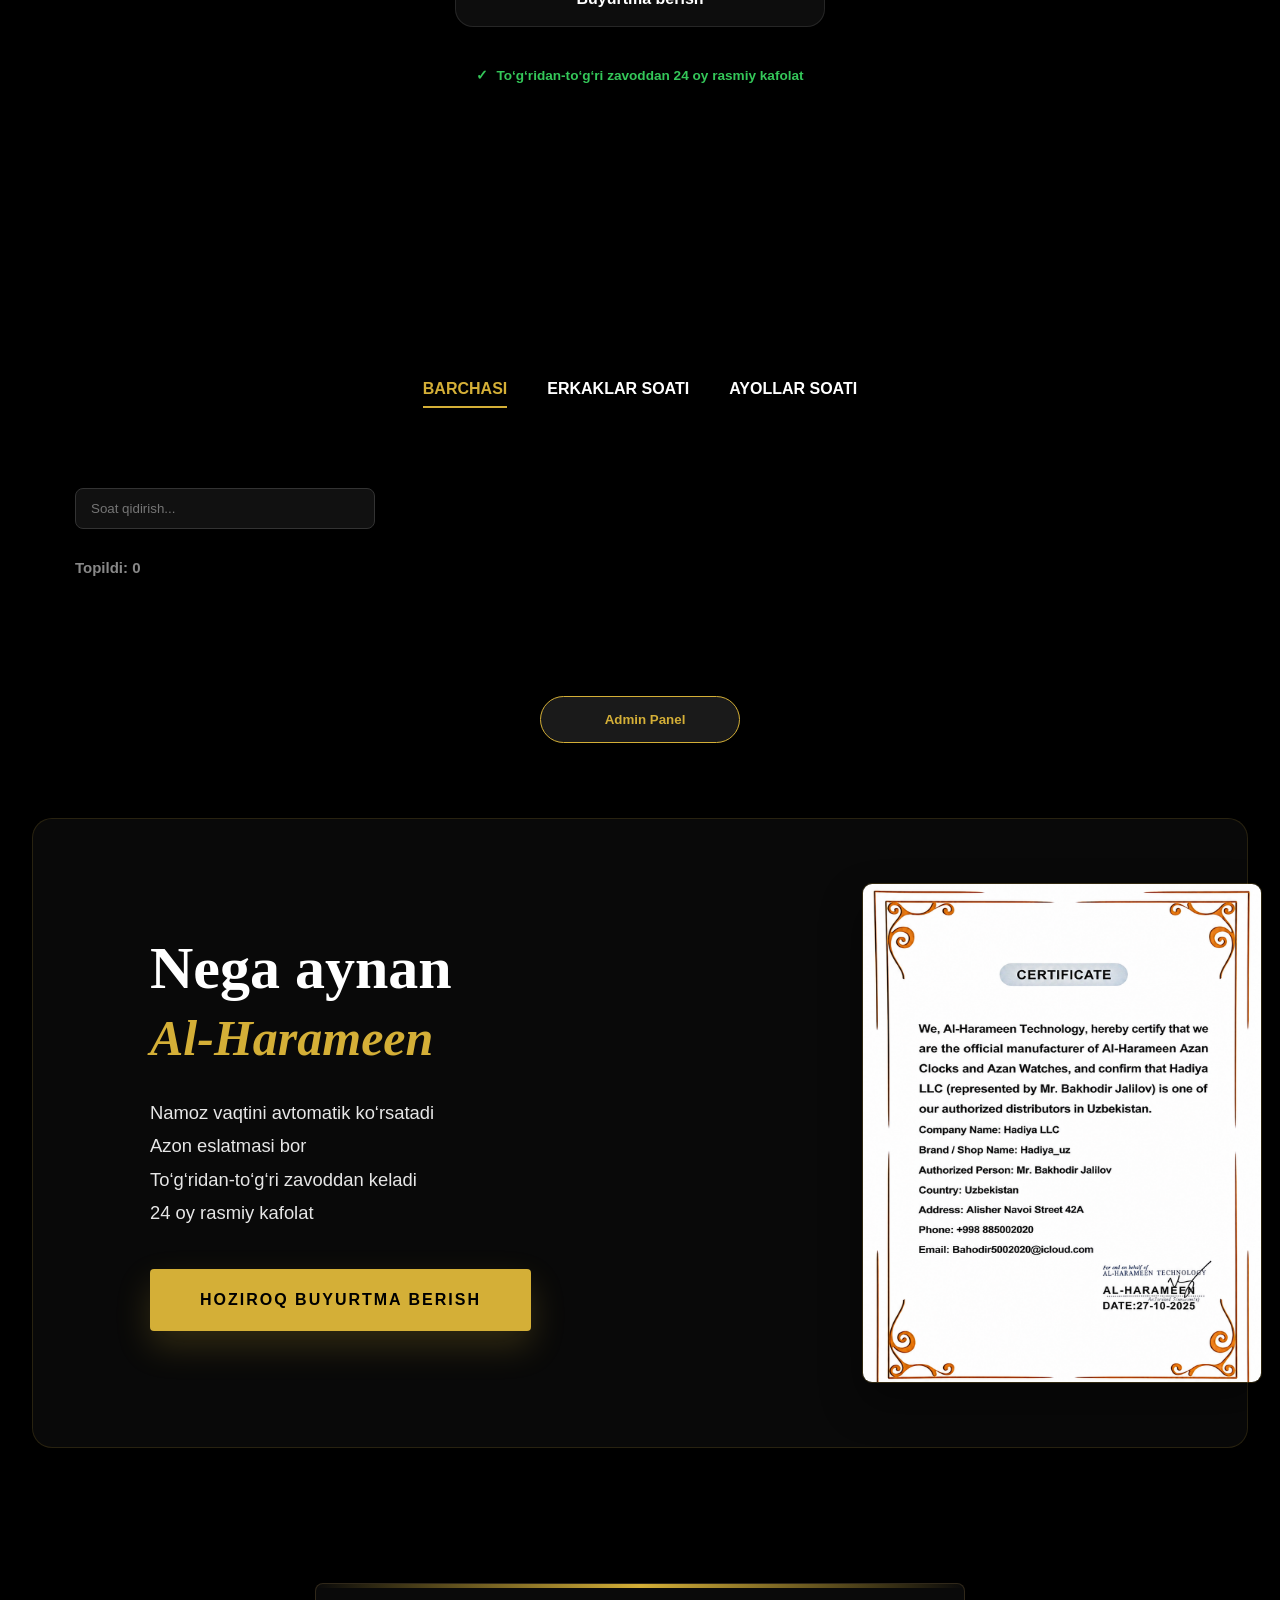
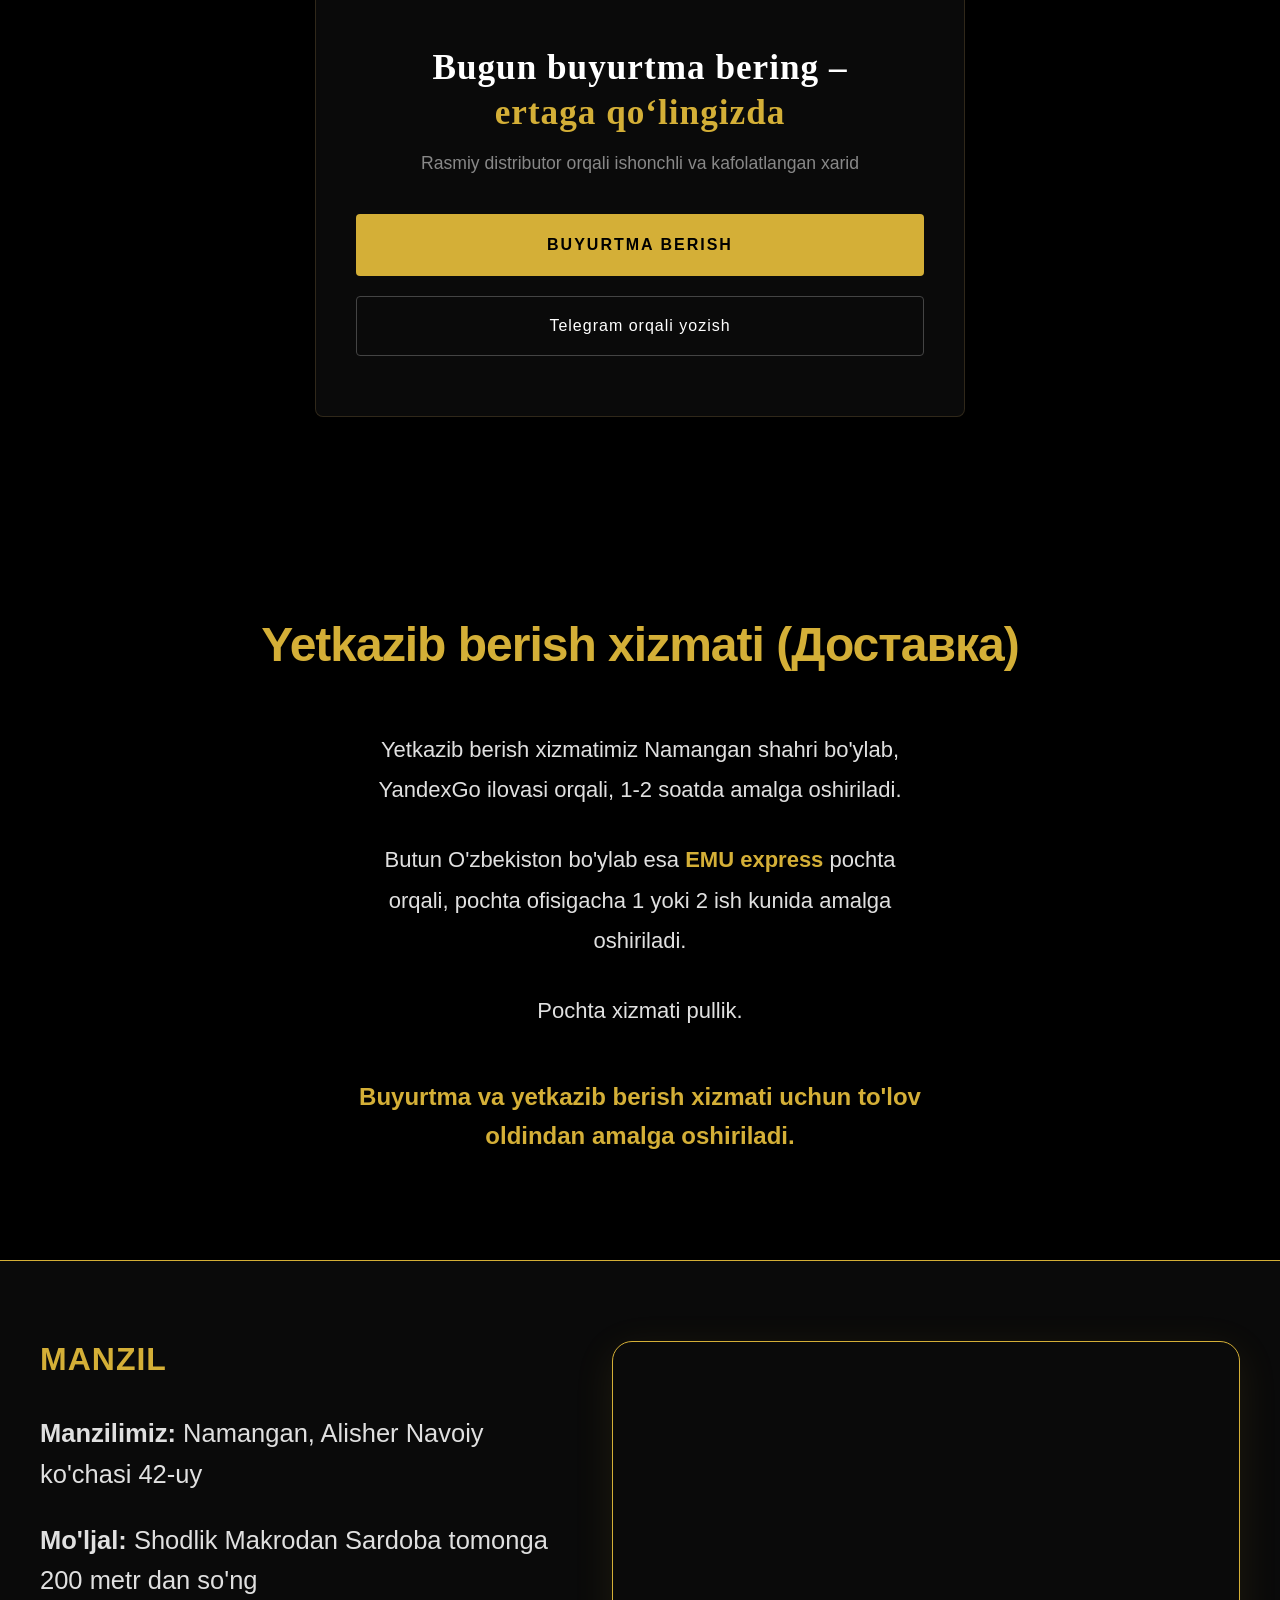
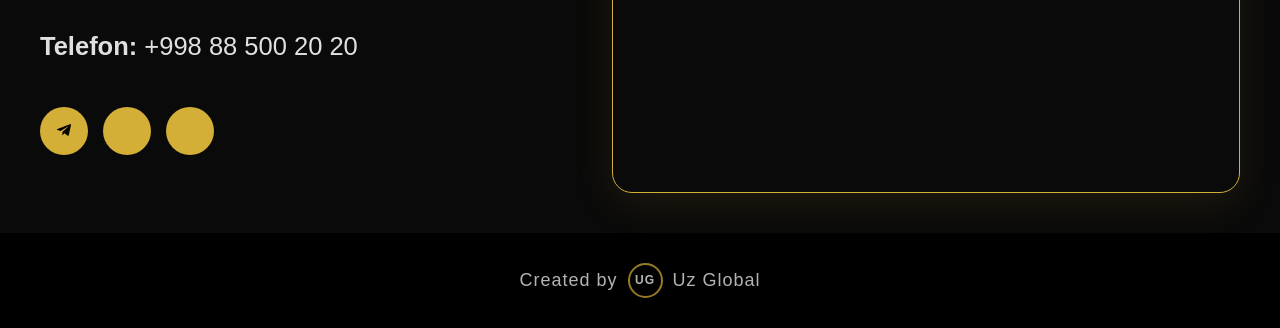
==== commit fbd29530: "deleted: hero-visual qismi toxtatildi" ====
--- a/index.html
+++ b/index.html
@@ -292,7 +292,7 @@
 
                 <div class="footer-details">
                     <p><strong>Manzilimiz:</strong> Namangan, Alisher Navoiy ko'chasi 42-uy</p>
-                    <p><strong>Mo'ljal:</strong> Shodlik makrodan sardoba tomonga 200 metr dan so'ng</p>
+                    <p><strong>Mo'ljal:</strong> Shodlik Makrodan Sardoba tomonga 200 metr dan so'ng</p>
                     <p><strong>Telefon:</strong> +998 88 500 20 20</p>
                 </div>
 
--- a/style.css
+++ b/style.css
@@ -558,15 +558,15 @@
     display: flex;
     flex-direction: column;
     border-radius: 20px;
-    border: 1px solid #222;
-    transition: 0.3s ease;
+    border: 1px solid #D4AF37;
+    /* transition: 0.3s ease; */
     background-color: #000000;
 }
 
-.product-card:hover {
+/* .product-card:hover {
     transform: translateY(-20px);
     border-color: #D4AF37;
-}
+} */
 
 .product-image {
     width: 100%;
@@ -581,12 +581,12 @@
     width: 100%;
     height: 100%;
     object-fit: cover;
-    transition: 0.4s;
-}
-
-.product-image:hover img {
+    /* transition: 0.4s; */
+}
+
+/* .product-image:hover img {
     transform: scale(1.08);
-}
+} */
 
 .product-info {
     padding: 15px 5px;
